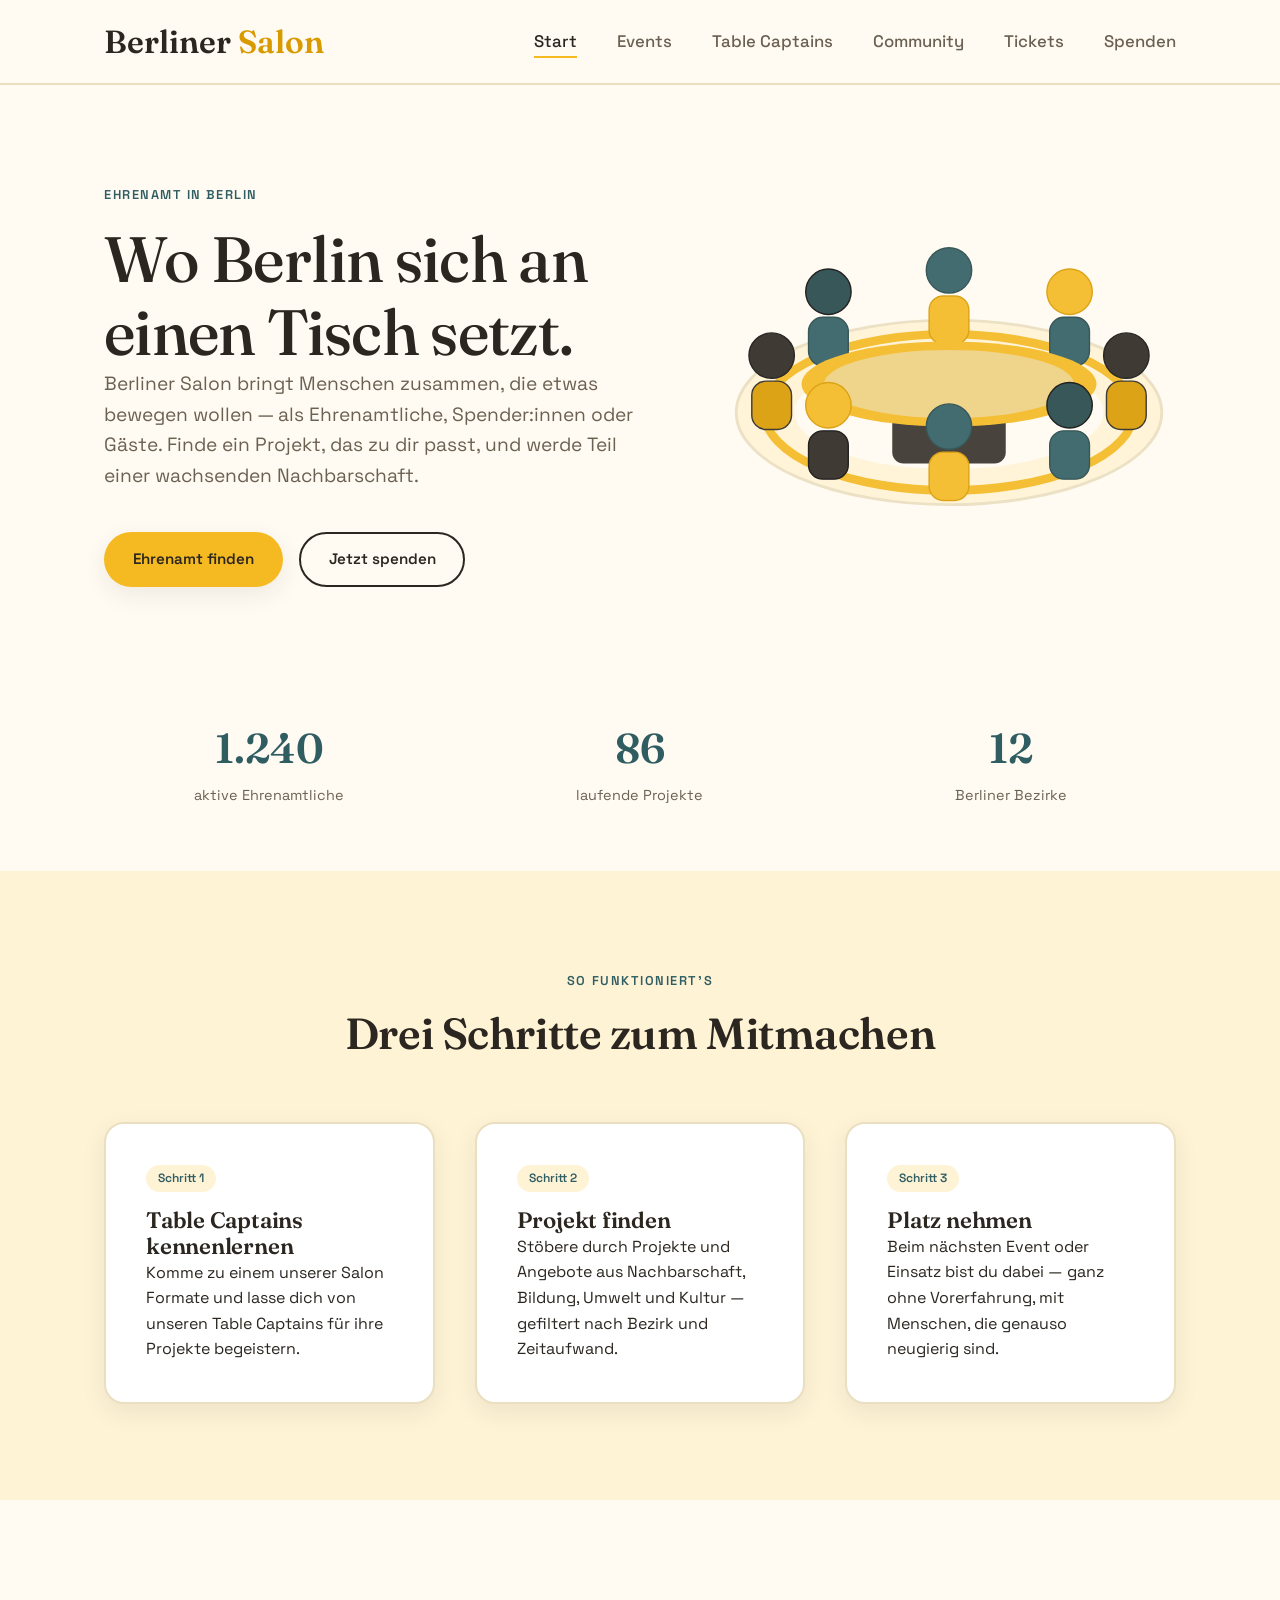
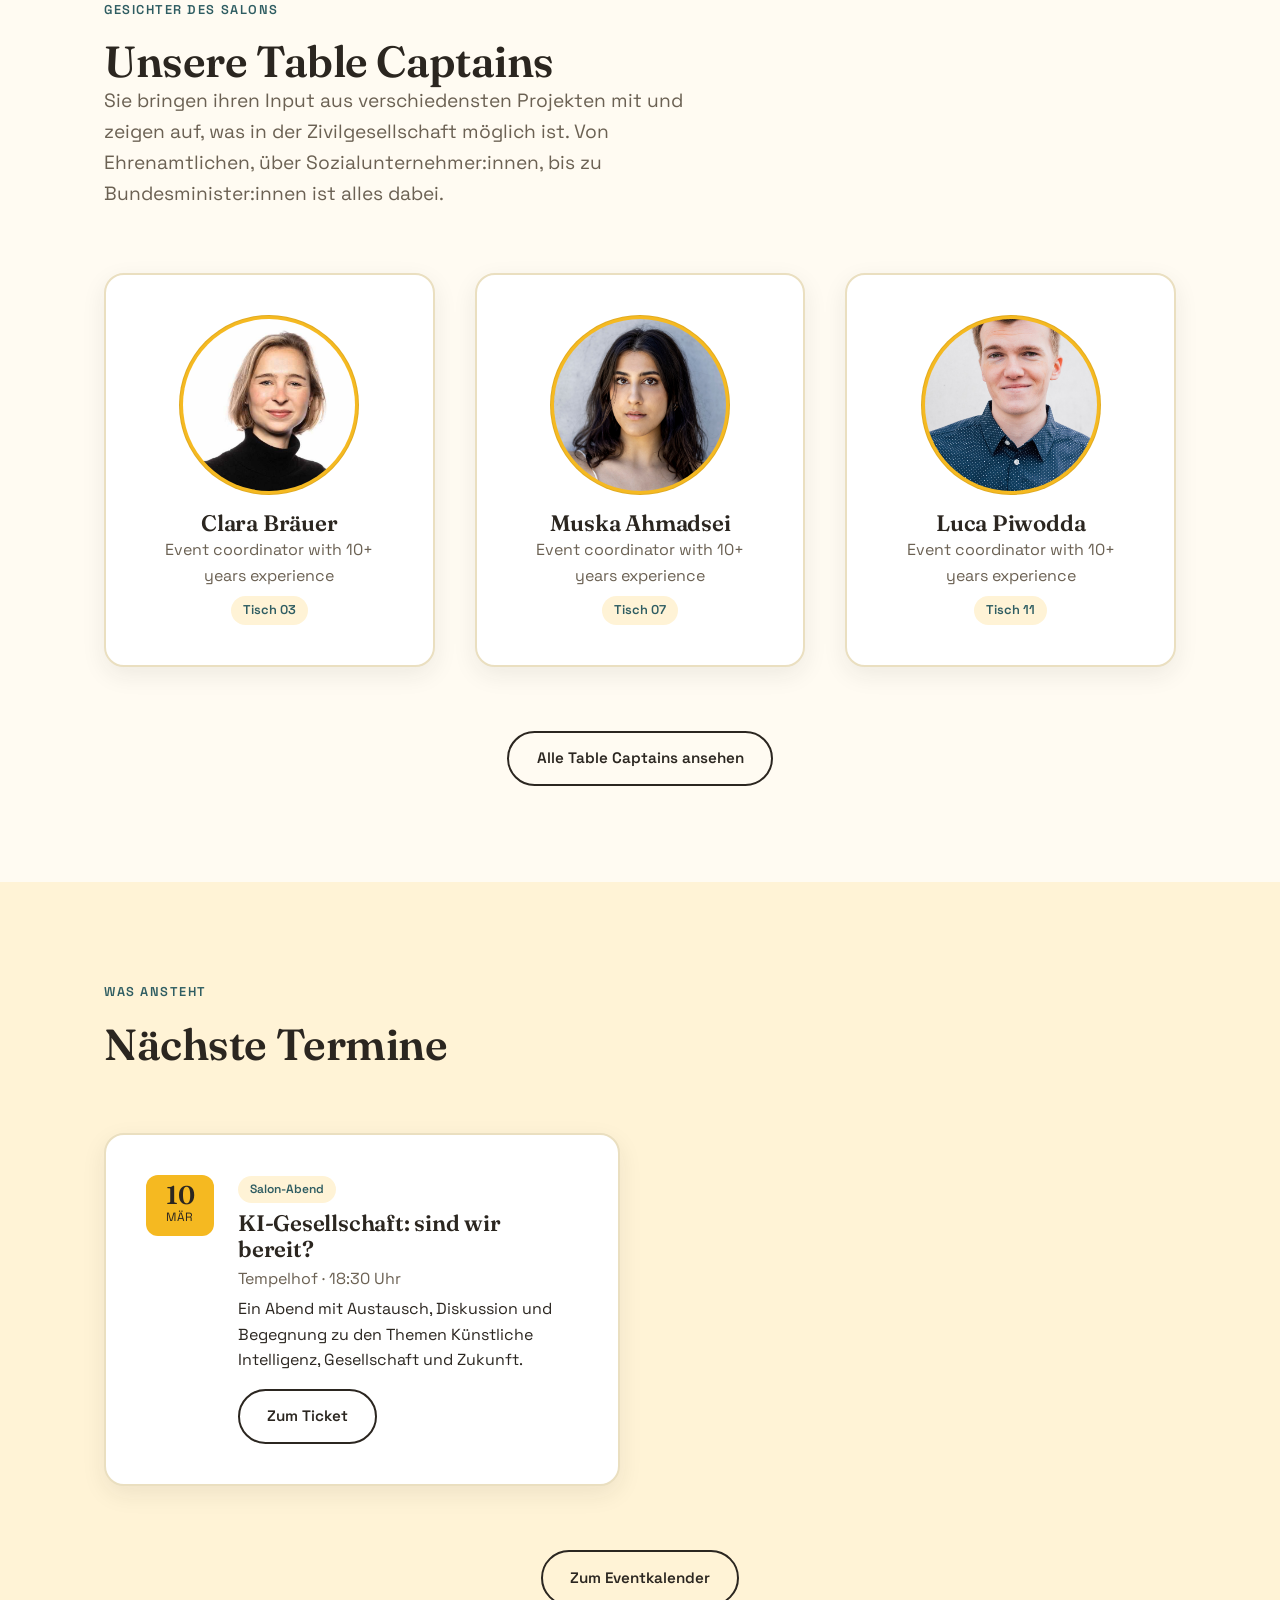
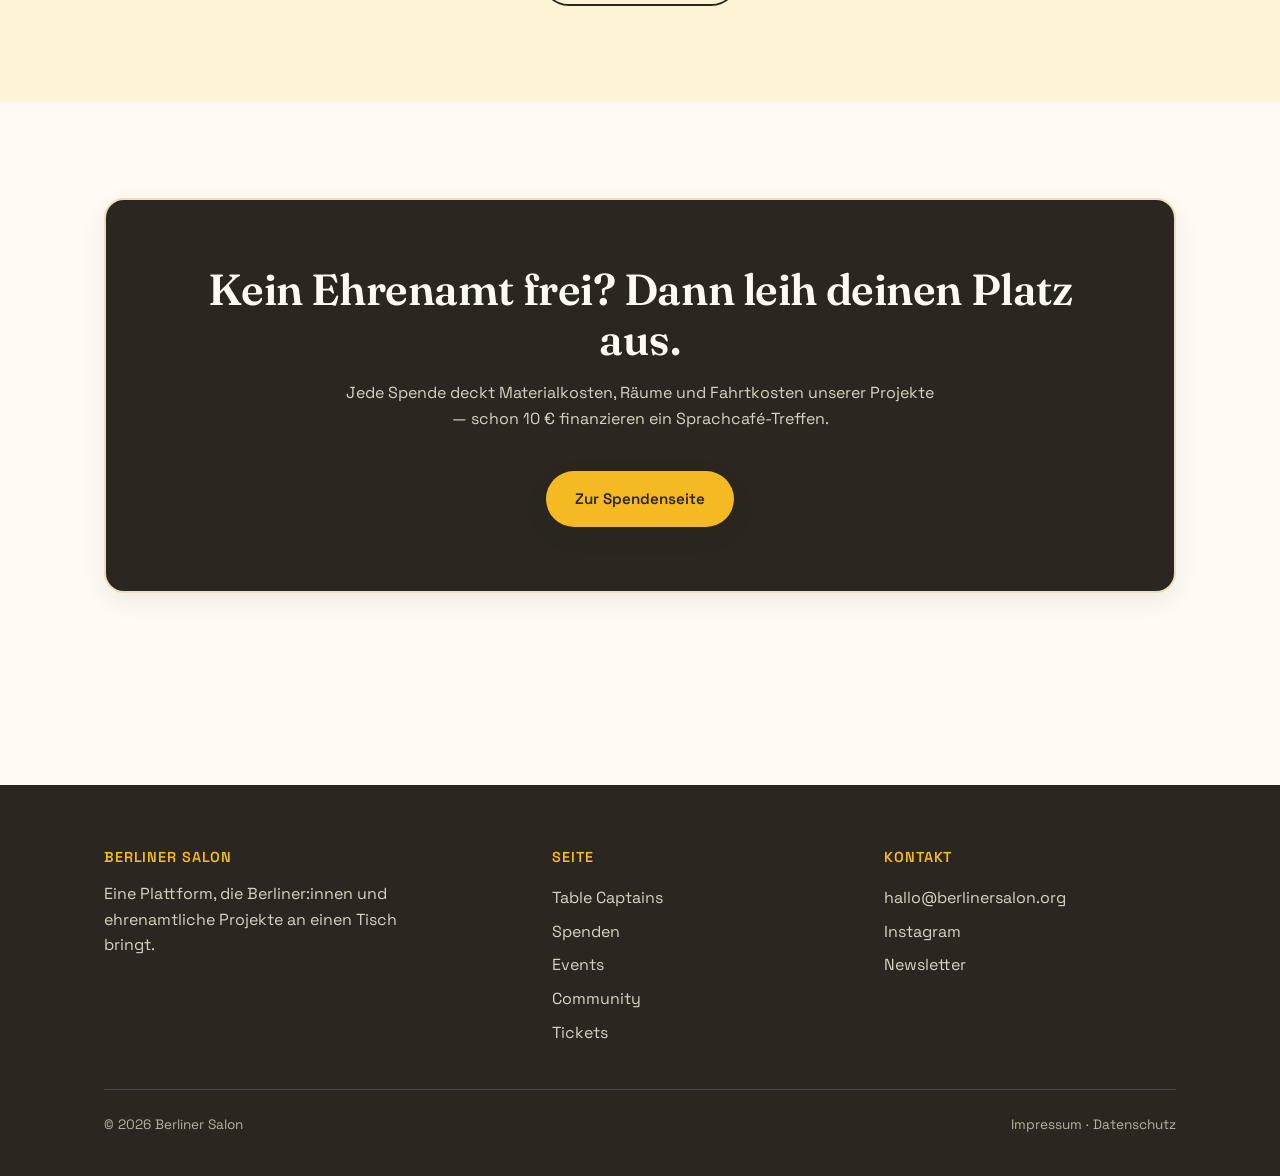
==== index.html @ df282803 "improve readability for mobile nav bar" ====
<!DOCTYPE html>
<html lang="de">
<head>
  <meta charset="UTF-8">
  <meta name="viewport" content="width=device-width, initial-scale=1.0">
  <title>Berliner Salon — Ehrenamt in Berlin</title>
  <meta name="description" content="Berliner Salon bringt Menschen und Ehrenamt in Berlin an einen Tisch: Projekte finden, spenden, Events besuchen, Community werden.">

  <!-- Google Fonts: Fraunces (Überschriften) + Space Grotesk (Fließtext) -->
  <link rel="preconnect" href="https://fonts.googleapis.com">
  <link href="https://fonts.googleapis.com/css2?family=Fraunces:opsz,wght@9..144,500;9..144,600&family=Space+Grotesk:wght@400;500;600&display=swap" rel="stylesheet">

  <!-- Das gemeinsame Stylesheet für die ganze Website -->
  <link rel="stylesheet" href="css/style.css">
</head>
<body>

  <!-- ==========================================================
       HEADER / NAVIGATION
       Dieser Block ist auf jeder Unterseite identisch — nur die
       Klasse "is-active" wandert jeweils zum aktuellen Menüpunkt.
       Neue Unterseite hinzufügen? Einfach eine <li> ergänzen,
       hier UND in den Kopien auf den anderen Seiten.
       ========================================================== -->
  <header class="site-header">
    <nav class="nav container">
      <a href="index.html" class="nav-logo">Berliner <span>Salon</span></a>

      <!-- Hamburger-Button, nur auf schmalen Bildschirmen sichtbar -->
      <button class="nav-toggle" aria-label="Menü öffnen" aria-expanded="false">
        <span></span><span></span><span></span>
      </button>

      <ul class="nav-links">
        <li><a href="index.html" class="is-active">Start</a></li>
        <li><a href="events.html">Events</a></li>
        <li><a href="tableCaptains.html">Table Captains</a></li>
        <li><a href="community.html">Community</a></li>
        <li><a href="tickets.html">Tickets</a></li>
        <li><a href="spenden.html">Spenden</a></li>
      </ul>
    </nav>
  </header>


  <!-- ==========================================================
       HERO
       Großer Aufmacher: Versprechen der Seite + zwei Haupt-Aktionen.
       ========================================================== -->
  <section class="hero container">
    <div class="hero-grid">
      <div>
        <span class="eyebrow">Ehrenamt in Berlin</span>
        <h1>Wo Berlin sich an einen Tisch setzt.</h1>
        <p class="text-lead">
          Berliner Salon bringt Menschen zusammen, die etwas bewegen wollen —
          als Ehrenamtliche, Spender:innen oder Gäste. Finde ein Projekt,
          das zu dir passt, und werde Teil einer wachsenden Nachbarschaft.
        </p>
        <div class="hero-actions">
          <a href="community.html" class="btn btn-primary">Ehrenamt finden</a>
          <a href="spenden.html" class="btn btn-outline">Jetzt spenden</a>
        </div>
      </div>

      <!-- Signatur-Element der Seite: ein Tischgedeck von oben,
           passend zum "Salon"-Gedanken — als reines, leichtes SVG. -->
      <div class="hero-motif" aria-hidden="true">
        <img src="icons/comeTogetherTable.svg" alt="" style="width: 100%; height: auto; display: block; opacity: 0.9;">
      </div>
    </div>
  </section>


  <!-- ==========================================================
       STATISTIKEN
       Kurze Zahlen, die Vertrauen schaffen ("social proof").
       ========================================================== -->
  <section class="container section" style="padding-block: var(--space-xl);">
    <div class="grid grid-3">
      <div class="stat">
        <span class="stat-number">1.240</span>
        <span class="stat-label">aktive Ehrenamtliche</span>
      </div>
      <div class="stat">
        <span class="stat-number">86</span>
        <span class="stat-label">laufende Projekte</span>
      </div>
      <div class="stat">
        <span class="stat-number">12</span>
        <span class="stat-label">Berliner Bezirke</span>
      </div>
    </div>
  </section>


  <!-- ==========================================================
       SO FUNKTIONIERT'S
       Eine echte Reihenfolge von Schritten — deshalb ist eine
       Nummerierung hier sinnvoll (anders als bei reinen Deko-Zahlen).
       ========================================================== -->
  <section class="section section-alt">
    <div class="container">
      <div class="section-head center">
        <span class="eyebrow">So funktioniert's</span>
        <h2>Drei Schritte zum Mitmachen</h2>
      </div>

      <div class="grid grid-3">
        <div class="card">
          <span class="badge">Schritt 1</span>
          <h3 style="margin-top: var(--space-sm);">Table Captains kennenlernen</h3>
          <p>Komme zu einem unserer Salon Formate und lasse dich von unseren Table Captains für ihre Projekte begeistern.</p>
        </div>
        <div class="card">
          <span class="badge">Schritt 2</span>
          <h3 style="margin-top: var(--space-sm);">Projekt finden</h3>
          <p>Stöbere durch Projekte und Angebote aus Nachbarschaft, Bildung, Umwelt und Kultur — gefiltert nach Bezirk und Zeitaufwand.</p>
        </div>
        <div class="card">
          <span class="badge">Schritt 3</span>
          <h3 style="margin-top: var(--space-sm);">Platz nehmen</h3>
          <p>Beim nächsten Event oder Einsatz bist du dabei — ganz ohne Vorerfahrung, mit Menschen, die genauso neugierig sind.</p>
        </div>
      </div>
    </div>
  </section>


  <!-- ==========================================================
       Table Captain-VORSCHAU
       Drei Beispiel-Karten, verlinkt auf die volle Übersichtsseite.
       ========================================================== -->
  <section class="container section">
    <div class="section-head">
      <span class="eyebrow">Gesichter des Salons</span>
      <h2>Unsere Table Captains</h2>
      <p class="text-lead">Sie bringen ihren Input aus verschiedensten Projekten mit und zeigen auf, was in der Zivilgesellschaft möglich ist. Von Ehrenamtlichen, über Sozialunternehmer:innen, bis zu Bundesminister:innen ist alles dabei.</p>
    </div>

    <!-- Previously hardcoded placeholder cards. They are now replaced by the live preview below. -->
    <div class="grid grid-3" id="featured-table-captains"></div>

    <div style="text-align:center; margin-top: var(--space-xl);">
      <a href="tableCaptains.html" class="btn btn-outline">Alle Table Captains ansehen</a>
    </div>
  </section>


  <!-- ==========================================================
       NÄCHSTE EVENTS (Vorschau)
       ========================================================== -->
  <section class="section section-alt">
    <div class="container">
      <div class="section-head">
        <span class="eyebrow">Was ansteht</span>
        <h2>Nächste Termine</h2>
      </div>

      <div class="grid grid-2" id="upcoming-events"></div>

      <div style="text-align:center; margin-top: var(--space-xl);">
        <a href="events.html" class="btn btn-outline">Zum Eventkalender</a>
      </div>
    </div>
  </section>


  <!-- ==========================================================
       CTA-BANNER: SPENDEN
       ========================================================== -->
  <section class="container section">
    <div class="card" style="background-color: var(--color-ink); color: var(--color-bg); text-align:center; padding: var(--space-xl);">
      <h2 style="color: var(--color-bg);">Kein Ehrenamt frei? Dann leih deinen Platz aus.</h2>
      <p style="max-width: 60ch; margin: var(--space-sm) auto var(--space-lg); color: #D8D2C4;">
        Jede Spende deckt Materialkosten, Räume und Fahrtkosten unserer
        Projekte — schon 10&nbsp;€ finanzieren ein Sprachcafé-Treffen.
      </p>
      <a href="spenden.html" class="btn btn-primary">Zur Spendenseite</a>
    </div>
  </section>


  <!-- ==========================================================
       FOOTER
       Wie der Header auf jeder Seite identisch.
       ========================================================== -->
  <footer class="site-footer">
    <div class="container">
      <div class="footer-grid">
        <div>
          <h4>Berliner Salon</h4>
          <p style="color:#D8D2C4; max-width: 32ch;">
            Eine Plattform, die Berliner:innen und ehrenamtliche
            Projekte an einen Tisch bringt.
          </p>
        </div>
        <div>
          <h4>Seite</h4>
          <a href="tableCaptains.html">Table Captains</a>
          <a href="spenden.html">Spenden</a>
          <a href="events.html">Events</a>
          <a href="community.html">Community</a>
          <a href="tickets.html">Tickets</a>
        </div>
        <div>
          <h4>Kontakt</h4>
          <a href="mailto:hallo@berlinersalon.org">hallo@berlinersalon.org</a>
          <a href="#">Instagram</a>
          <a href="#">Newsletter</a>
        </div>
      </div>
      <div class="footer-bottom">
        <span>© 2026 Berliner Salon</span>
        <span>Impressum · Datenschutz</span>
      </div>
    </div>
  </footer>

  <script src="js/tableCaptainData.js"></script>
  <script src="data/tableCaptains/clara.js"></script>
  <script src="data/tableCaptains/muska.js"></script>
  <script src="data/tableCaptains/luca.js"></script>
  <script src="js/eventData.js"></script>
  <script src="data/events/salon-china-conversations.js"></script>
  <script src="data/events/salon-gutes-leadership.js"></script>
  <script src="data/events/salon-jetzt-ist-die-zeit.js"></script>
  <script src="data/events/salon-ki-gesellschaft.js"></script>
  <script>
    function renderFeaturedTableCaptains() {
      const container = document.getElementById('featured-table-captains');
      if (!container) return;

      container.innerHTML = getFeaturedTableCaptains().map((person, index) => {
        // const tiltClass = index % 3 === 0 ? 'card--tilt-left' : index % 3 === 2 ? 'card--tilt-right' : '';
        return `
          <a class="card person-card" href="tableCaptainPortrait.html?id=${person.id}">
            <div class="person-avatar" style="background-color:#F5B921;">
              <img src="data/tableCaptains/images/${person.picture}" alt="${person.name}">
            </div>
            <h3>${person.name}</h3>
            <p style="color: var(--color-ink-soft);">${person.shortDescription}</p>
            <span class="person-table">Tisch ${person.table || 'XX'}</span>
          </a>
        `;
      }).join('');
    }

    function renderUpcomingEvents() {
      const container = document.getElementById('upcoming-events');
      if (!container) return;

      const events = getUpcomingEvents(4);
      container.innerHTML = events.map(event => {
        const date = new Date(event.date);
        const day = date.getDate().toString().padStart(2, '0');
        const month = date.toLocaleDateString('de-DE', { month: 'short' }).replace('.', '');

        return `
          <a class="card event-card" href="eventPortrait.html?id=${event.id}">
            <div class="event-date">
              <span class="day">${day}</span>
              <span class="month">${month}</span>
            </div>
            <div>
              <span class="badge">${event.category}</span>
              <h3 style="margin-top: var(--space-xs);">${event.title}</h3>
              <p style="color: var(--color-ink-soft); margin-block: 4px;">${event.location} · ${event.time}</p>
              <p>${event.description}</p>
              <span href="tickets.html" class="btn btn-outline" style="margin-top: var(--space-sm);">Zum Ticket</span>
            </div>
          </a>
        `;
      }).join('');
    }

    // <span class="btn btn-secondary" style="margin-top: var(--space-sm);">Zum Ticket</span>

    document.addEventListener('DOMContentLoaded', () => {
      renderFeaturedTableCaptains();
      renderUpcomingEvents();
    });
  </script>

  <!-- Kleines JS nur für das mobile Hamburger-Menü -->
  <script src="js/main.js"></script>
</body>
</html>
---- css/style.css ----
/* ==========================================================================
   BERLINER SALON — HAUPT-STYLESHEET
   ==========================================================================
   Diese eine Datei wird von ALLEN Unterseiten eingebunden
   (<link rel="stylesheet" href="css/style.css">).
   So musst du Farben, Schriften oder Abstände nur an EINER Stelle ändern,
   und jede Seite aktualisiert sich automatisch mit.

   Aufbau dieser Datei (mit Strg+F leicht zu finden):
   1. Design-Tokens (Farben, Schriften, Abstände als Variablen)
   2. Reset & Grundeinstellungen
   3. Typografie
   4. Layout-Hilfsklassen (Container, Grid, Abstände)
   5. Navigation (Header)
   6. Buttons
   7. Karten ("Cards") — das wiederkehrende Design-Element der Seite
   8. Hero-Bereich (großer Aufmacher oben auf jeder Seite)
   9. Formulare (z. B. für Spenden/Newsletter)
   10. Footer
   11. Kleine Bausteine (Badges, Zitate, Trenner …)
   12. Responsive / Mobile Anpassungen
   ========================================================================== */


/* --------------------------------------------------------------------------
   1. DESIGN-TOKENS
   Alle Grundfarben und -werte stehen hier als CSS-Variablen (--name).
   Vorteil: Wenn du z. B. den Gelbton ändern willst, reicht EINE Zeile hier,
   statt an 50 Stellen im Code zu suchen.
   -------------------------------------------------------------------------- */
:root {
  /* Farben — warmer, freundlicher Grundton mit Gelb als Hauptfarbe.
     "petrol" ist die zweite Akzentfarbe (für Links, Fokus, Kontraste) —
     angelehnt an Berliner Bäderkultur / Bauhaus-Farbwelten, ergänzt Gelb
     ruhiger als z. B. ein weiteres warmes Orange es täte. */
  --color-bg: #FFFBF2;          /* warmes Creme-Weiß — Seitenhintergrund */
  --color-bg-alt: #FFF3D6;      /* helles Butter-Gelb — Abschnitts-Hintergrund */
  --color-card: #FFFFFF;        /* Karten-Hintergrund, hebt sich von Creme ab */
  --color-ink: #2B2620;         /* warmes Fast-Schwarz für Fließtext */
  --color-ink-soft: #6B6153;    /* gedämpfter Text (Nebeninfos, Captions) */
  --color-yellow: #F5B921;      /* Hauptfarbe: warmes, kräftiges Gelb */
  --color-yellow-deep: #D99A00; /* dunkleres Gelb für Hover-Zustände */
  --color-petrol: #2F5D62;      /* Zweitfarbe: gedecktes Petrol/Blaugrün */
  --color-petrol-deep: #234649; /* dunkleres Petrol für Hover-Zustände */
  --color-line: #EADFC0;        /* zarte Rahmen-/Trennlinien */

  /* Schriften — zwei bewusst unterschiedliche Schriftfamilien:
     Fraunces = Display-Schrift (Serife mit Charakter) für Überschriften,
     Space Grotesk = klare, geometrische Grotesk für Fließtext & UI.
     Beide werden unten in jeder HTML-Datei per Google Fonts geladen. */
  --font-display: 'Fraunces', Georgia, serif;
  --font-body: 'Space Grotesk', 'Helvetica Neue', Arial, sans-serif;

  /* Abstände — einheitliche Skala, damit alles im gleichen Rhythmus steht */
  --space-xs: 0.5rem;
  --space-sm: 1rem;
  --space-md: 1.5rem;
  --space-lg: 2.5rem;
  --space-xl: 4rem;
  --space-2xl: 6rem;

  /* Rundungen — "leicht abgerundet, dynamisch" ist der Wunsch-Look.
     Karten bekommen großzügige, aber nicht komplett runde Ecken. */
  --radius-sm: 12px;
  --radius-md: 20px;
  --radius-lg: 28px;
  --radius-pill: 999px; /* für Buttons/Badges → komplett rund an den Enden */

  /* Schatten — dezent, damit Karten leicht "schweben" statt hart zu wirken */
  --shadow-soft: 0 8px 24px rgba(43, 38, 32, 0.08);
  --shadow-hover: 0 14px 32px rgba(43, 38, 32, 0.14);

  /* Breite, auf die der Seiteninhalt zentriert wird */
  --container-width: 1120px;
}


/* --------------------------------------------------------------------------
   2. RESET & GRUNDEINSTELLUNGEN
   Browser haben unterschiedliche Standard-Abstände etc. — das hier
   sorgt für eine einheitliche Basis auf jeder Seite.
   -------------------------------------------------------------------------- */
*,
*::before,
*::after {
  box-sizing: border-box; /* Padding/Rahmen werden in die Breite eingerechnet */
  margin: 0;
  padding: 0;
}

html {
  scroll-behavior: smooth; /* sanftes Scrollen zu Sprungmarken (#anker) */
}

body {
  font-family: var(--font-body);
  background-color: var(--color-bg);
  color: var(--color-ink);
  line-height: 1.6;
  -webkit-font-smoothing: antialiased;
}

img {
  max-width: 100%;
  display: block;
}

a {
  color: inherit;
  text-decoration: none;
}

ul {
  list-style: none;
}

button {
  font-family: inherit;
  cursor: pointer;
}

/* Sichtbarer Fokus-Rahmen für Tastatur-Navigation — wichtig für
   Barrierefreiheit. Ohne das wäre für Tastatur-Nutzer:innen nicht
   erkennbar, welches Element gerade ausgewählt ist. */
a:focus-visible,
button:focus-visible,
input:focus-visible,
textarea:focus-visible {
  outline: 3px solid var(--color-petrol);
  outline-offset: 3px;
}

/* Respektiert die Systemeinstellung "Bewegung reduzieren" */
@media (prefers-reduced-motion: reduce) {
  * {
    animation-duration: 0.01ms !important;
    animation-iteration-count: 1 !important;
    transition-duration: 0.01ms !important;
    scroll-behavior: auto !important;
  }
}


/* --------------------------------------------------------------------------
   3. TYPOGRAFIE
   -------------------------------------------------------------------------- */
h1, h2, h3, h4 {
  font-family: var(--font-display);
  font-weight: 600;
  line-height: 1.15;
  letter-spacing: -0.01em;
}

h1 {
  font-size: clamp(2.6rem, 5vw, 4.2rem); /* passt sich der Bildschirmgröße an */
  font-weight: 500;
}

h2 {
  font-size: clamp(2rem, 3.4vw, 2.8rem);
}

h3 {
  font-size: 1.4rem;
}

p {
  color: var(--color-ink);
}

.text-lead {
  /* größerer, ruhiger Einleitungstext unter einer Überschrift */
  font-size: 1.2rem;
  color: var(--color-ink-soft);
  max-width: 60ch; /* Zeilenlänge begrenzen = leichter lesbar */
}

.eyebrow {
  /* kleines Label über einer Überschrift, z. B. "SPENDEN" */
  display: inline-block;
  font-family: var(--font-body);
  font-size: 0.8rem;
  font-weight: 600;
  letter-spacing: 0.12em;
  text-transform: uppercase;
  color: var(--color-petrol);
  margin-bottom: var(--space-sm);
}


/* --------------------------------------------------------------------------
   4. LAYOUT-HILFSKLASSEN
   -------------------------------------------------------------------------- */
.container {
  /* zentriert den Inhalt und begrenzt die Breite auf großen Bildschirmen */
  width: 100%;
  max-width: var(--container-width);
  margin-inline: auto;
  padding-inline: var(--space-md);
}

.section {
  padding-block: var(--space-2xl);
}

.section-alt {
  /* Abschnitt mit leicht abweichendem Hintergrund, um Bereiche
     der Seite optisch voneinander zu trennen */
  background-color: var(--color-bg-alt);
}

.section-head {
  max-width: 640px;
  margin-bottom: var(--space-xl);
}

.section-head.center {
  margin-inline: auto;
  text-align: center;
}

/* Einfaches, responsives Karten-Raster.
   auto-fit + minmax = die Spaltenzahl passt sich automatisch der
   verfügbaren Breite an, ganz ohne Media Queries. */
.grid {
  display: grid;
  gap: var(--space-lg);
  grid-template-columns: repeat(auto-fit, minmax(280px, 1fr));
}

.grid-2 {
  grid-template-columns: repeat(2, minmax(0, 1fr));
}

.grid-3 {
  grid-template-columns: repeat(3, 1fr);
}

@media (max-width: 900px) {
  .grid-2,
  .grid-3 {
    grid-template-columns: repeat(auto-fit, minmax(240px, 1fr));
  }
}

@media (max-width: 720px) {
  .grid-2 {
    grid-template-columns: 1fr;
  }
}


/* --------------------------------------------------------------------------
   5. NAVIGATION (HEADER)
   Erscheint oben auf jeder Seite. Der aktuelle Menüpunkt bekommt die
   Klasse "is-active" (siehe HTML), damit Besucher:innen sehen, wo sie sind.
   -------------------------------------------------------------------------- */
.site-header {
  position: sticky;
  top: 0;
  z-index: 100;
  background-color: rgba(255, 251, 242, 0.9); /*var(--color-line); */
  backdrop-filter: blur(8px); /* leichter Weichzeichner-Effekt beim Scrollen */
  border-bottom: 2px solid var(--color-line);
}

.nav {
  display: flex;
  align-items: center;
  justify-content: space-between;
  padding-block: var(--space-sm);
}

.nav-logo {
  font-family: var(--font-display);
  font-size: 2rem;
  font-weight: 600;
}

.nav-logo span {
  color: var(--color-yellow-deep);
}

.nav-links {
  display: flex;
  align-items: center;
  gap: var(--space-lg);
}

.nav-links a {
  font-size: 1.05rem;
  font-weight: 500;
  color: var(--color-ink-soft);
  padding-block: 4px;
  border-bottom: 2px solid transparent;
  transition: color 0.2s ease, border-color 0.2s ease;
}

.nav-links a:hover {
  color: var(--color-ink);
}

.nav-links a.is-active {
  color: var(--color-ink);
  border-bottom-color: var(--color-yellow);
}

/* Mobiles Hamburger-Menü — standardmäßig versteckt, erscheint erst
   auf schmalen Bildschirmen (siehe Punkt 12, Responsive) */
.nav-toggle {
  display: none;
  background: none;
  border: none;
  flex-direction: column;
  gap: 5px;
}

.nav-toggle span {
  width: 24px;
  height: 2px;
  background-color: var(--color-ink);
}


/* --------------------------------------------------------------------------
   6. BUTTONS
   Zwei Varianten: "primary" (kräftiges Gelb, für Haupt-Aktionen wie
   "Jetzt spenden") und "ghost" (dezent, für Zweit-Aktionen).
   Komplett rund ("pill"), wie im Design-Wunsch gefordert.
   -------------------------------------------------------------------------- */
.btn {
  display: inline-flex;
  align-items: center;
  gap: 0.5rem;
  padding: 0.85rem 1.7rem;
  border-radius: var(--radius-pill);
  font-weight: 600;
  font-size: 0.95rem;
  border: 2px solid transparent;
  transition: transform 0.15s ease, box-shadow 0.15s ease, background-color 0.15s ease;
}

.btn:hover {
  transform: translateY(-2px); /* kleiner "Anheben"-Effekt beim Hover */
}

.btn-primary {
  background-color: var(--color-yellow);
  color: var(--color-ink);
  box-shadow: var(--shadow-soft);
}

.btn-primary:hover {
  background-color: var(--color-yellow-deep);
  box-shadow: var(--shadow-hover);
}

.btn-secondary {
  gap: 0.5rem;
  padding: 0.85rem 1.7rem;
  border-radius: var(--radius-pill);
  font-weight: 600;
  font-size: 0.95rem;
  background-color: var(--color-petrol);
  color: var(--color-ink-);
  box-shadow: var(--shadow-soft);
}

.btn-secondary:hover {
  gap: 0.5rem;
  padding: 0.85rem 1.7rem;
  border-radius: var(--radius-pill);
  font-weight: 600;
  font-size: 0.95rem;
  background-color: var(--color-petrol-deep);
}

.btn-outline {
  background-color: transparent;
  border-color: var(--color-ink);
  color: var(--color-ink);
}

.btn-outline:hover {
  background-color: var(--color-ink);
  color: var(--color-bg);
}

.btn-petrol {
  background-color: var(--color-petrol);
  color: #fff;
  box-shadow: var(--shadow-soft);
}

.btn-petrol:hover {
  background-color: var(--color-petrol-deep);
  box-shadow: var(--shadow-hover);
}


/* --------------------------------------------------------------------------
   7. KARTEN ("CARDS")
   Das zentrale, wiederkehrende Gestaltungselement der Seite.
   Jede Karte ist leicht abgerundet und wirft einen weichen Schatten.
   Ein Teil der Karten ist minimal gedreht (rotate), damit die Reihe
   nicht wie ein starres Raster wirkt, sondern wie lose um einen Tisch
   verteilte Plätze — passend zum Namen "Salon" / "Table Captains".
   -------------------------------------------------------------------------- */
.card {
  background-color: var(--color-card);
  border-radius: var(--radius-md);
  padding: var(--space-lg);
  box-shadow: var(--shadow-soft);
  border: 2px solid var(--color-line);
  transition: transform 0.25s ease, box-shadow 0.25s ease;
}

.card:hover {
  transform: translateY(-6px) scale(1.02);
  box-shadow: var(--shadow-hover);
  z-index: 2;
}

/* Karten bekommen beim Hover mehr Fokus statt einer Rotation. */
/* @media (min-width: 700px) {
  .card--tilt-left,
  .card--tilt-right {
    transform: translateY(0) scale(1);
  }

  .card--tilt-left:hover,
  .card--tilt-right:hover {
    transform: translateY(-6px) scale(1.02);
    box-shadow: var(--shadow-hover);
    z-index: 2;
  }
} */

/* Portrait-Karte für "Table Captains" (Table Captains) */
.person-card {
  text-align: center;
}

.person-avatar {
  width: 180px;
  height: 180px;
  margin: 0 auto var(--space-sm);
  border-radius: 50%;
  padding: 3px;
  box-sizing: border-box;
  display: flex;
  align-items: center;
  justify-content: center;
  overflow: hidden;
  border: 1px solid rgba(0, 0, 0, 0.08);
  font-family: var(--font-display);
  font-size: 1.6rem;
  font-weight: 600;
  color: var(--color-ink);
}

.person-avatar img {
  width: 100%;
  height: 100%;
  object-fit: cover;
  object-position: center;
  border-radius: 50%;
  display: block;
}

.candidate-layout {
  display: grid;
  grid-template-columns: minmax(280px, 360px) 1fr;
  gap: var(--space-xl);
  align-items: start;
}

.candidate-sidebar {
  background-color: var(--color-card);
  border: 2px solid var(--color-line);
  border-radius: var(--radius-lg);
  padding: var(--space-lg);
  box-shadow: var(--shadow-soft);
}

.candidate-photo {
  width: 100%;
  aspect-ratio: 1 / 1;
  object-fit: cover;
  border-radius: 50%;
  margin-bottom: var(--space-md);
  border: 4px solid var(--color-yellow);
}

.candidate-meta {
  display: grid;
  gap: var(--space-sm);
}

.candidate-meta .meta-item {
  padding-bottom: var(--space-sm);
  border-bottom: 1px solid var(--color-line);
}

.candidate-meta .meta-label {
  display: block;
  font-size: 0.8rem;
  font-weight: 700;
  letter-spacing: 0.08em;
  text-transform: uppercase;
  color: var(--color-petrol);
  margin-bottom: 0.25rem;
}

.candidate-content {
  background-color: var(--color-card);
  border: 2px solid var(--color-line);
  border-radius: var(--radius-lg);
  padding: var(--space-xl);
  box-shadow: var(--shadow-soft);
}

.candidate-content .full-text {
  font-size: 1.05rem;
  color: var(--color-ink-soft);
  max-width: 70ch;
}

.candidate-links {
  display: flex;
  flex-wrap: wrap;
  gap: var(--space-sm);
  margin-top: var(--space-md);
}

.candidate-links a {
  display: inline-flex;
  align-items: center;
  gap: 0.35rem;
  padding: 0.7rem 1rem;
  border-radius: var(--radius-pill);
  background-color: var(--color-bg-alt);
  color: var(--color-petrol);
  font-weight: 600;
}

/* Icon sizing: constrain SVGs to 1.5em of the surrounding text height
   Use inline-flex containers so percentage-like sizing works reliably across elements. */
.icon {
  display: inline-block;
  height: 1.5em; /* 1.5em of the current font-size */
  width: auto;
  vertical-align: middle;
}

/* Ensure tags with icons align nicely and the icon doesn't force line-height.
   Tag links and portrait links size to their text content dynamically. */
.tags .tag {
  display: inline-flex;
  align-items: center;
  gap: 0.4rem;
}

.candidate-links a {
  /* allow link width to match its text content and keep icon aligned */
  padding: 0.45rem 0.75rem;
  flex: 0 0 auto;
}

@media (max-width: 800px) {
  .candidate-layout {
    grid-template-columns: 1fr;
  }
}

.person-table {
  /* zeigt die Tischnummer — trägt eine echte Information (welcher
     Tisch beim Event), deshalb sinnvoll als kleines Label */
  display: inline-block;
  margin-top: var(--space-xs);
  font-size: 0.8rem;
  font-weight: 600;
  color: var(--color-petrol);
  background-color: var(--color-bg-alt);
  padding: 4px 12px;
  border-radius: var(--radius-pill);
}

/* Event-Karte für den Eventkalender */
.event-card {
  display: flex;
  gap: var(--space-md);
  align-items: flex-start;
}

.detail-list {
  display: grid;
  gap: var(--space-md);
}

.detail-card {
  background-color: var(--color-bg-alt);
  border: 1px solid var(--color-line);
  border-radius: var(--radius-md);
  padding: var(--space-md);
}

.detail-card h3 {
  margin-bottom: 0.35rem;
  font-size: 1.1rem;
}

.event-date {
  flex-shrink: 0;
  width: 68px;
  text-align: center;
  background-color: var(--color-yellow);
  border-radius: var(--radius-sm);
  padding: var(--space-xs) 0;
}

.event-date .day {
  display: block;
  font-family: var(--font-display);
  font-size: 1.6rem;
  font-weight: 600;
  line-height: 1;
}

.event-date .month {
  display: block;
  font-size: 0.75rem;
  text-transform: uppercase;
  letter-spacing: 0.05em;
}

/* Spenden-Karte (z. B. "10 €", "25 €" Auswahl-Buttons) */
.donation-amounts {
  display: flex;
  flex-wrap: wrap;
  gap: var(--space-sm);
  margin-block: var(--space-md);
}

.donation-amount {
  padding: 0.9rem 1.4rem;
  border-radius: var(--radius-sm);
  border: 2px solid var(--color-line);
  font-weight: 600;
  background-color: var(--color-card);
  transition: border-color 0.2s ease, background-color 0.2s ease;
}

.donation-amount:hover,
.donation-amount.is-selected {
  border-color: var(--color-yellow);
  background-color: var(--color-bg-alt);
}


/* --------------------------------------------------------------------------
   8. HERO-BEREICH
   Der große Aufmacher-Block ganz oben auf jeder Seite.
   -------------------------------------------------------------------------- */
.hero {
  padding-block: var(--space-2xl) var(--space-xl);
  position: relative;
  overflow: hidden;
}

.hero-grid {
  display: grid;
  grid-template-columns: 1.1fr 0.9fr;
  gap: var(--space-xl);
  align-items: center;
}

@media (max-width: 800px) {
  .hero-grid {
    grid-template-columns: 1fr;
  }
}

.hero-actions {
  display: flex;
  flex-wrap: wrap;
  gap: var(--space-sm);
  margin-top: var(--space-lg);
}

/* Das "Tischdeko"-Signature-Element: konzentrische Kreise, angelehnt an
   ein von oben fotografiertes Tischgedeck — passend zum Salon-Thema.
   Wird als reines SVG direkt im HTML eingebettet (siehe Seiten). */
.hero-motif {
  display: flex;
  align-items: center;
  justify-content: center;
}

.hero-motif svg {
  width: 100%;
  max-width: 380px;
  height: auto;
}


/* --------------------------------------------------------------------------
   9. FORMULARE
   Für z. B. das Spenden-Formular oder die Newsletter-Anmeldung.
   -------------------------------------------------------------------------- */
.form {
  display: flex;
  flex-direction: column;
  gap: var(--space-sm);
  max-width: 460px;
}

.form label {
  font-size: 0.9rem;
  font-weight: 600;
}

.form input,
.form select,
.form textarea {
  font-family: inherit;
  font-size: 1rem;
  padding: 0.8rem 1rem;
  border-radius: var(--radius-sm);
  border: 2px solid var(--color-line);
  background-color: var(--color-card);
}

.form input:focus,
.form select:focus,
.form textarea:focus {
  border-color: var(--color-petrol);
  outline: none;
}

.form-row {
  display: flex;
  gap: var(--space-sm);
}

.form-row > * {
  flex: 1;
}


/* --------------------------------------------------------------------------
   10. FOOTER
   -------------------------------------------------------------------------- */
.site-footer {
  background-color: var(--color-ink);
  color: var(--color-bg);
  padding-block: var(--space-xl) var(--space-lg);
  margin-top: var(--space-2xl);
}

.footer-grid {
  display: grid;
  grid-template-columns: 1.4fr 1fr 1fr;
  gap: var(--space-lg);
  margin-bottom: var(--space-lg);
}

@media (max-width: 700px) {
  .footer-grid {
    grid-template-columns: 1fr;
  }
}

.footer-grid h4 {
  font-family: var(--font-body);
  font-size: 0.9rem;
  color: var(--color-yellow);
  margin-bottom: var(--space-sm);
  text-transform: uppercase;
  letter-spacing: 0.06em;
}

.footer-grid a {
  display: block;
  color: #D8D2C4;
  padding-block: 4px;
  transition: color 0.2s ease;
}

.footer-grid a:hover {
  color: var(--color-yellow);
}

.footer-bottom {
  border-top: 1px solid rgba(255, 255, 255, 0.15);
  padding-top: var(--space-md);
  font-size: 0.85rem;
  color: #B8B0A0;
  display: flex;
  justify-content: space-between;
  flex-wrap: wrap;
  gap: var(--space-sm);
}


/* --------------------------------------------------------------------------
   11. KLEINE BAUSTEINE
   -------------------------------------------------------------------------- */

/* Badge = kleines rundes Etikett, z. B. Kategorie eines Events */
.badge {
  display: inline-block;
  font-size: 0.75rem;
  font-weight: 600;
  padding: 4px 12px;
  border-radius: var(--radius-pill);
  background-color: var(--color-bg-alt);
  color: var(--color-petrol);
}

/* Zitat, z. B. Erfahrungsbericht auf der Community-Seite */
.quote {
  font-family: var(--font-display);
  font-size: 1.3rem;
  font-style: italic;
  border-left: 4px solid var(--color-yellow);
  padding-left: var(--space-md);
  margin-block: var(--space-md);
}

/* Statistik-Block, z. B. "1.240 Ehrenamtliche" auf der Startseite */
.stat {
  text-align: center;
}

.stat .stat-number {
  display: block;
  font-family: var(--font-display);
  font-size: 2.6rem;
  font-weight: 600;
  color: var(--color-petrol);
}

.stat .stat-label {
  font-size: 0.9rem;
  color: var(--color-ink-soft);
}

/* Fortschrittsbalken für Spendenziele */
.progress-bar {
  width: 100%;
  height: 10px;
  background-color: var(--color-bg-alt);
  border-radius: var(--radius-pill);
  overflow: hidden;
  margin-block: var(--space-xs);
}

.progress-bar-fill {
  height: 100%;
  background-color: var(--color-yellow);
  border-radius: var(--radius-pill);
}


/* --------------------------------------------------------------------------
   12. RESPONSIVE / MOBILE ANPASSUNGEN
   Alles unterhalb von 760px Breite (typisches Smartphone-Format).
   -------------------------------------------------------------------------- */
@media (max-width: 760px) {
  .nav-links {
    position: absolute;
    top: 100%;
    left: 0;
    right: 0;
    background-color: var(--color-bg);
    flex-direction: column;
    align-items: flex-start;
    gap: 0;
    padding: var(--space-sm) var(--space-md) 0;
    border-top: 2px solid var(--color-line);
    border-bottom: 2px solid var(--color-line);
    display: none; /* wird per JavaScript ein-/ausgeblendet, siehe main.js */
  }

  .nav-links.is-open {
    display: flex;
  }

  .nav-links a {
    display: block;
    width: 100%;
    font-size: 1.4rem;
    padding: 0.8rem 0 0.35rem;
    color: var(--color-ink-soft);
    transition: color 0.2s ease;
  }

  .nav-links li {
    width: 100%;
    border-bottom: 2px solid var(--color-line);
  }

  .nav-links li:last-child {
    border-bottom: none;
  }

  .nav-links a.is-active {
    color: var(--color-ink);
    font-weight: 700;
    border-bottom: 2px solid var(--color-yellow);
    /* padding-bottom: 0.25rem; */
  }

  .nav-toggle {
    display: flex; /* Hamburger-Icon nur mobil sichtbar */
  }

  .event-card {
    flex-direction: column;
  }
}
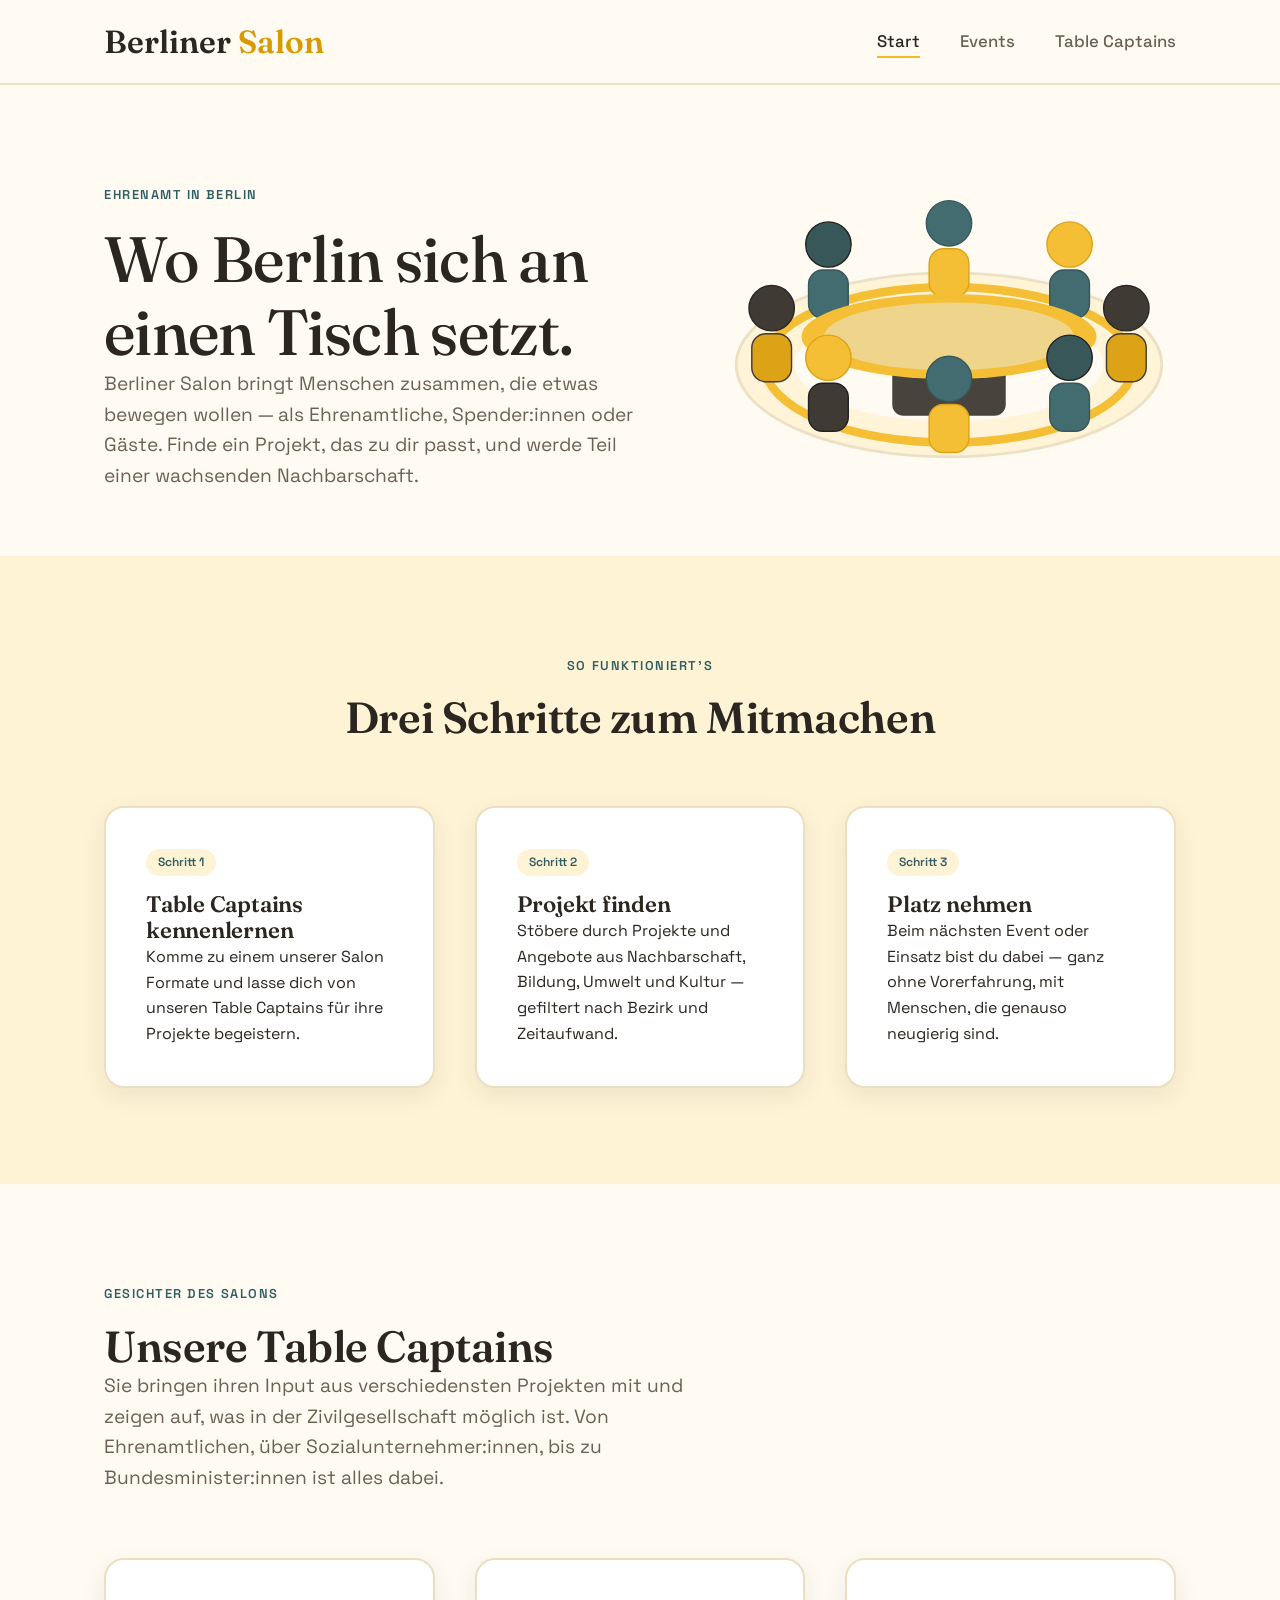
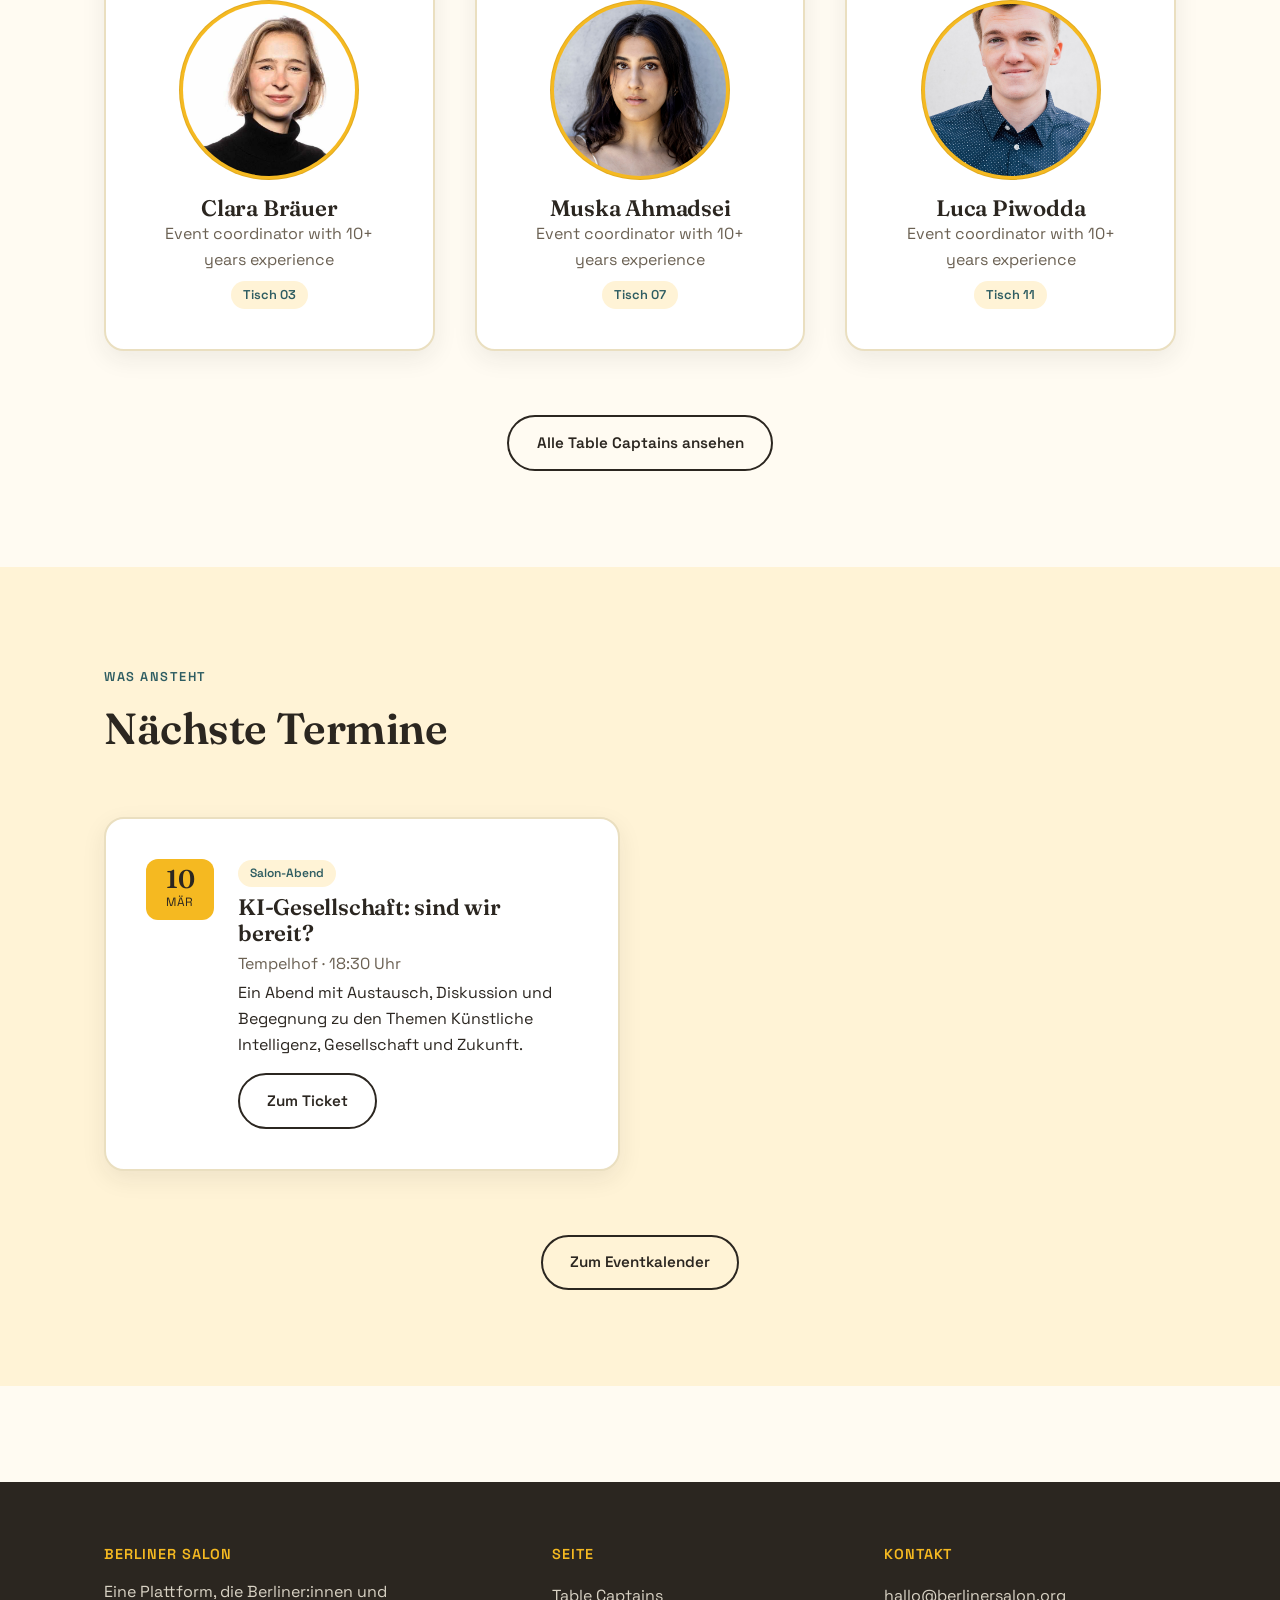
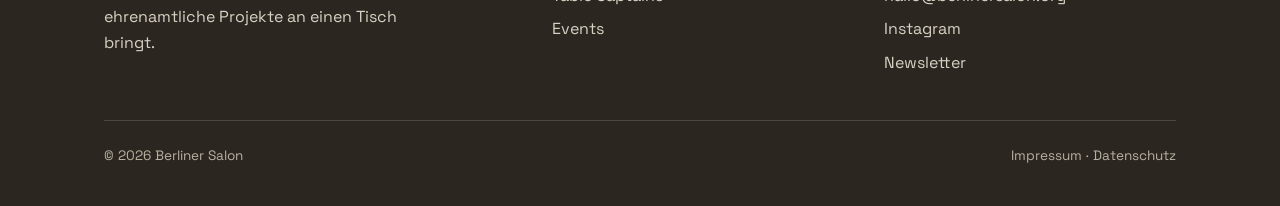
==== commit f5710abe: "making a stripped down version for first release with minimal features" ====
--- a/index.html
+++ b/index.html
@@ -3,6 +3,7 @@
 <head>
   <meta charset="UTF-8">
   <meta name="viewport" content="width=device-width, initial-scale=1.0">
+  <base href="./">
   <title>Berliner Salon — Ehrenamt in Berlin</title>
   <meta name="description" content="Berliner Salon bringt Menschen und Ehrenamt in Berlin an einen Tisch: Projekte finden, spenden, Events besuchen, Community werden.">
 
@@ -35,9 +36,6 @@
         <li><a href="index.html" class="is-active">Start</a></li>
         <li><a href="events.html">Events</a></li>
         <li><a href="tableCaptains.html">Table Captains</a></li>
-        <li><a href="community.html">Community</a></li>
-        <li><a href="tickets.html">Tickets</a></li>
-        <li><a href="spenden.html">Spenden</a></li>
       </ul>
     </nav>
   </header>
@@ -57,10 +55,6 @@
           als Ehrenamtliche, Spender:innen oder Gäste. Finde ein Projekt,
           das zu dir passt, und werde Teil einer wachsenden Nachbarschaft.
         </p>
-        <div class="hero-actions">
-          <a href="community.html" class="btn btn-primary">Ehrenamt finden</a>
-          <a href="spenden.html" class="btn btn-outline">Jetzt spenden</a>
-        </div>
       </div>
 
       <!-- Signatur-Element der Seite: ein Tischgedeck von oben,
@@ -71,27 +65,6 @@
     </div>
   </section>
 
-
-  <!-- ==========================================================
-       STATISTIKEN
-       Kurze Zahlen, die Vertrauen schaffen ("social proof").
-       ========================================================== -->
-  <section class="container section" style="padding-block: var(--space-xl);">
-    <div class="grid grid-3">
-      <div class="stat">
-        <span class="stat-number">1.240</span>
-        <span class="stat-label">aktive Ehrenamtliche</span>
-      </div>
-      <div class="stat">
-        <span class="stat-number">86</span>
-        <span class="stat-label">laufende Projekte</span>
-      </div>
-      <div class="stat">
-        <span class="stat-number">12</span>
-        <span class="stat-label">Berliner Bezirke</span>
-      </div>
-    </div>
-  </section>
 
 
   <!-- ==========================================================
@@ -165,20 +138,6 @@
     </div>
   </section>
 
-
-  <!-- ==========================================================
-       CTA-BANNER: SPENDEN
-       ========================================================== -->
-  <section class="container section">
-    <div class="card" style="background-color: var(--color-ink); color: var(--color-bg); text-align:center; padding: var(--space-xl);">
-      <h2 style="color: var(--color-bg);">Kein Ehrenamt frei? Dann leih deinen Platz aus.</h2>
-      <p style="max-width: 60ch; margin: var(--space-sm) auto var(--space-lg); color: #D8D2C4;">
-        Jede Spende deckt Materialkosten, Räume und Fahrtkosten unserer
-        Projekte — schon 10&nbsp;€ finanzieren ein Sprachcafé-Treffen.
-      </p>
-      <a href="spenden.html" class="btn btn-primary">Zur Spendenseite</a>
-    </div>
-  </section>
 
 
   <!-- ==========================================================
@@ -198,10 +157,7 @@
         <div>
           <h4>Seite</h4>
           <a href="tableCaptains.html">Table Captains</a>
-          <a href="spenden.html">Spenden</a>
           <a href="events.html">Events</a>
-          <a href="community.html">Community</a>
-          <a href="tickets.html">Tickets</a>
         </div>
         <div>
           <h4>Kontakt</h4>
--- a/css/style.css
+++ b/css/style.css
@@ -468,11 +468,35 @@
   display: block;
 }
 
+.event-portrait {
+  margin-bottom: var(--space-md);
+  border-radius: 18px;
+  overflow: hidden;
+  border: 2px solid var(--color-line);
+  box-shadow: var(--shadow-soft);
+  background-color: var(--color-bg-alt);
+  aspect-ratio: 1 / 1;
+}
+
+.event-portrait img {
+  display: block;
+  width: 100%;
+  height: 100%;
+  object-fit: cover;
+  object-position: center;
+}
+
 .candidate-layout {
   display: grid;
   grid-template-columns: minmax(280px, 360px) 1fr;
-  gap: var(--space-xl);
+  gap: var(--space-lg);
   align-items: start;
+}
+
+.candidate-left-stack {
+  display: flex;
+  flex-direction: column;
+  gap: var(--space-lg);
 }
 
 .candidate-sidebar {
@@ -608,6 +632,50 @@
 .detail-card h3 {
   margin-bottom: 0.35rem;
   font-size: 1.1rem;
+}
+
+.sponsor-section {
+  margin-top: var(--space-lg);
+  width: 100%;
+  background-color: var(--color-card);
+  border: 2px solid var(--color-line);
+  border-radius: var(--radius-lg);
+  padding: var(--space-lg);
+  box-shadow: var(--shadow-soft);
+}
+
+.sponsor-grid {
+  display: grid;
+  grid-template-columns: repeat(auto-fit, minmax(140px, 1fr));
+  gap: var(--space-md);
+  margin-top: var(--space-sm);
+}
+
+.sponsor-card {
+  display: flex;
+  align-items: center;
+  justify-content: center;
+  min-height: 88px;
+  padding: var(--space-sm);
+  border: 1px solid var(--color-line);
+  border-radius: var(--radius-md);
+  background: var(--color-bg);
+  box-shadow: var(--shadow-soft);
+  transition: transform 180ms ease, box-shadow 180ms ease;
+}
+
+.sponsor-card:hover {
+  transform: translateY(-2px);
+  box-shadow: var(--shadow-hover);
+}
+
+.sponsor-card img {
+  display: block;
+  max-width: 100%;
+  max-height: 56px;
+  width: auto;
+  height: auto;
+  object-fit: contain;
 }
 
 .event-date {
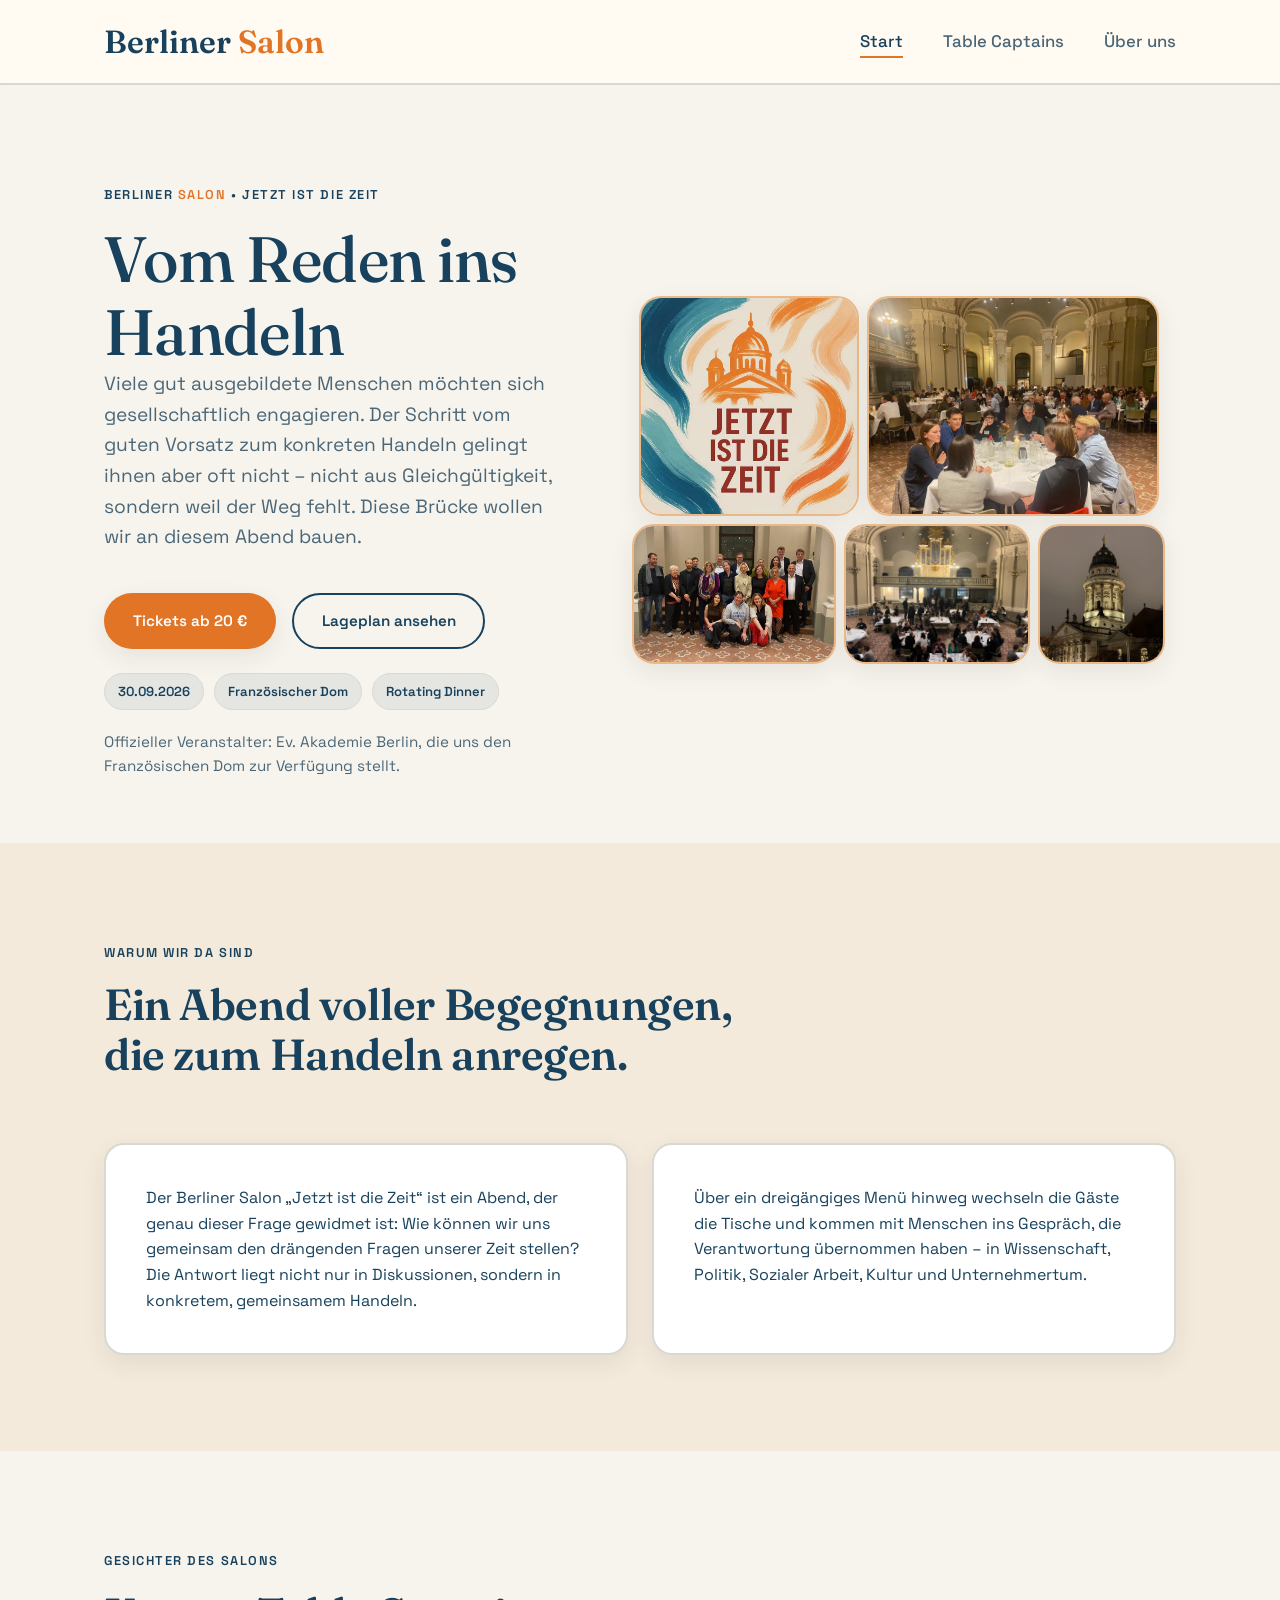
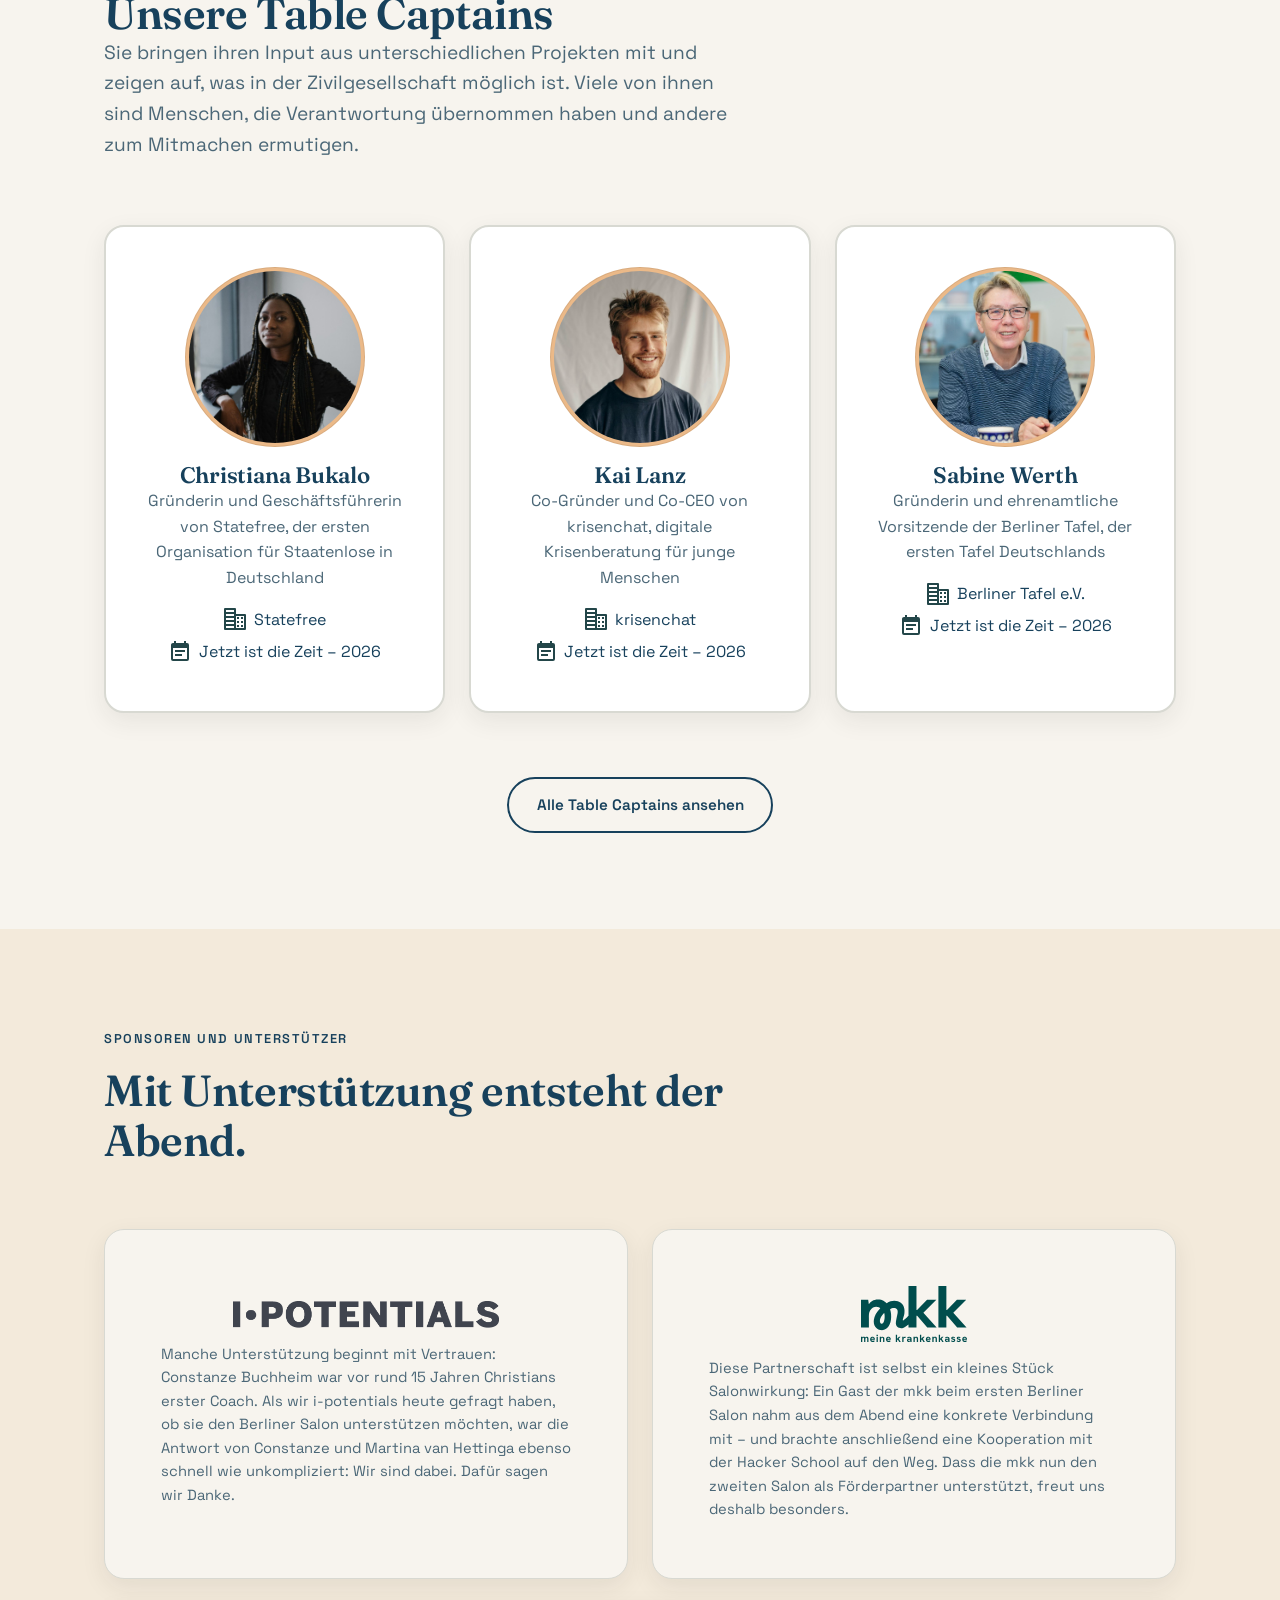
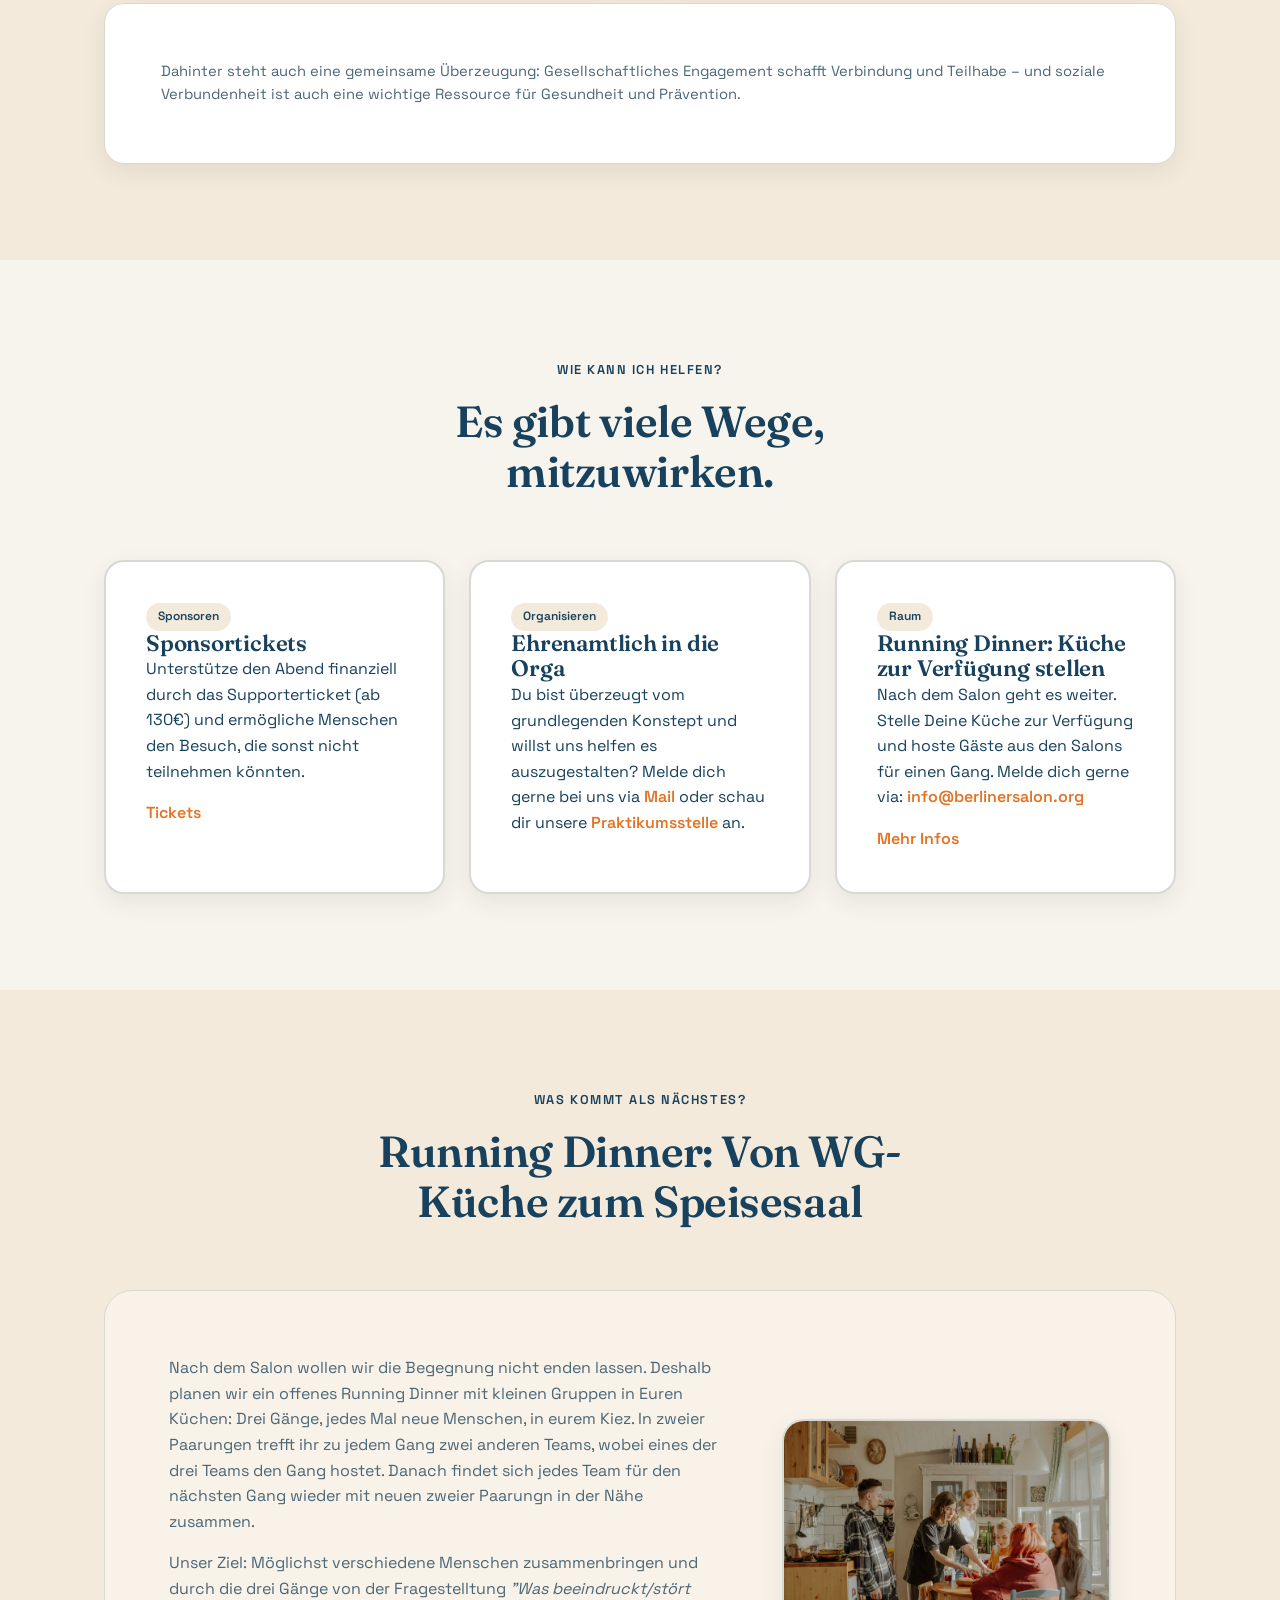
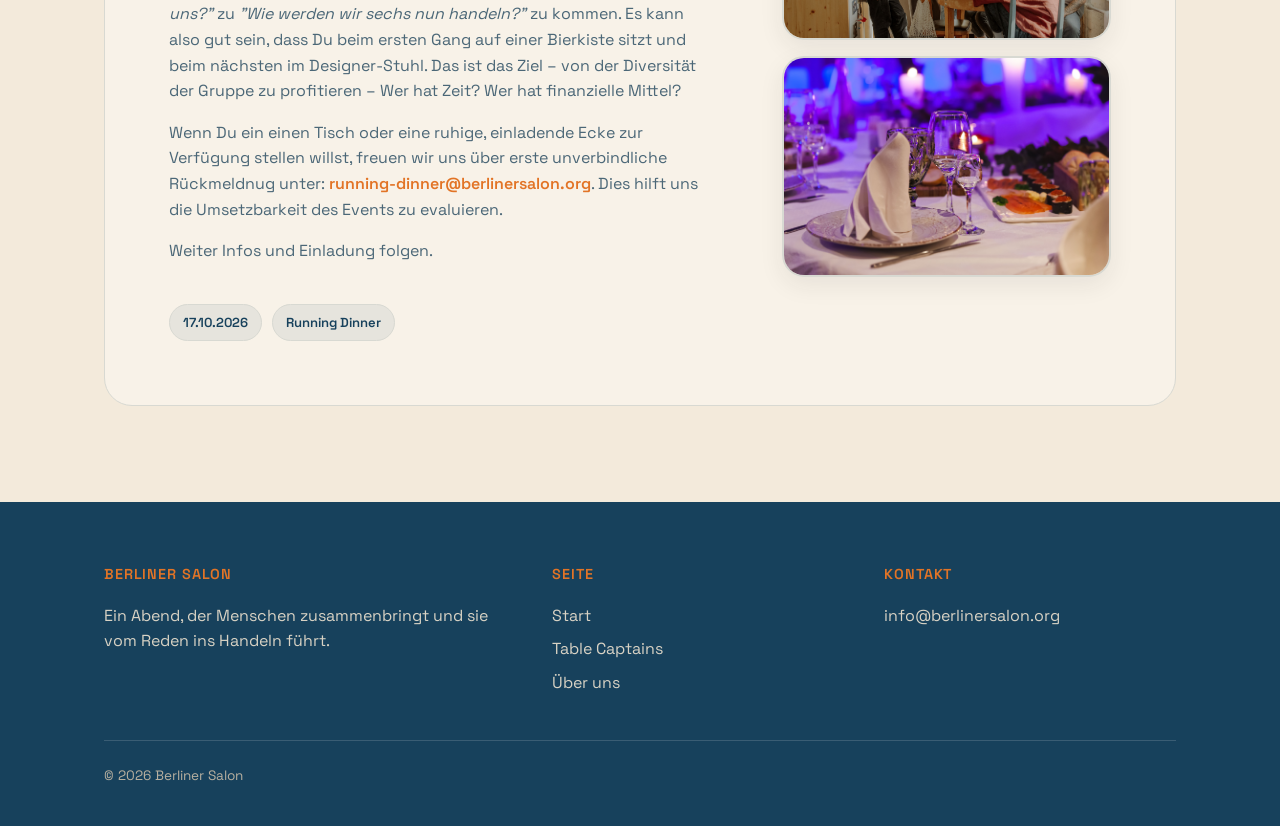
==== commit 0686d5af: "updated for one event show" ====
--- a/index.html
+++ b/index.html
@@ -4,114 +4,83 @@
   <meta charset="UTF-8">
   <meta name="viewport" content="width=device-width, initial-scale=1.0">
   <base href="./">
-  <title>Berliner Salon — Ehrenamt in Berlin</title>
-  <meta name="description" content="Berliner Salon bringt Menschen und Ehrenamt in Berlin an einen Tisch: Projekte finden, spenden, Events besuchen, Community werden.">
-
-  <!-- Google Fonts: Fraunces (Überschriften) + Space Grotesk (Fließtext) -->
+  <title>Berliner Salon — Jetzt ist die Zeit</title>
+  <meta name="description" content="Berliner Salon – Jetzt ist die Zeit. Ein Abend für Begegnung, Verantwortung und gesellschaftliches Handeln in Berlin.">
+
   <link rel="preconnect" href="https://fonts.googleapis.com">
   <link href="https://fonts.googleapis.com/css2?family=Fraunces:opsz,wght@9..144,500;9..144,600&family=Space+Grotesk:wght@400;500;600&display=swap" rel="stylesheet">
-
-  <!-- Das gemeinsame Stylesheet für die ganze Website -->
   <link rel="stylesheet" href="css/style.css">
 </head>
 <body>
-
-  <!-- ==========================================================
-       HEADER / NAVIGATION
-       Dieser Block ist auf jeder Unterseite identisch — nur die
-       Klasse "is-active" wandert jeweils zum aktuellen Menüpunkt.
-       Neue Unterseite hinzufügen? Einfach eine <li> ergänzen,
-       hier UND in den Kopien auf den anderen Seiten.
-       ========================================================== -->
   <header class="site-header">
     <nav class="nav container">
       <a href="index.html" class="nav-logo">Berliner <span>Salon</span></a>
-
-      <!-- Hamburger-Button, nur auf schmalen Bildschirmen sichtbar -->
       <button class="nav-toggle" aria-label="Menü öffnen" aria-expanded="false">
         <span></span><span></span><span></span>
       </button>
-
       <ul class="nav-links">
         <li><a href="index.html" class="is-active">Start</a></li>
-        <li><a href="events.html">Events</a></li>
         <li><a href="tableCaptains.html">Table Captains</a></li>
+        <li><a href="about.html">Über uns</a></li>
       </ul>
     </nav>
   </header>
 
-
-  <!-- ==========================================================
-       HERO
-       Großer Aufmacher: Versprechen der Seite + zwei Haupt-Aktionen.
-       ========================================================== -->
   <section class="hero container">
     <div class="hero-grid">
       <div>
-        <span class="eyebrow">Ehrenamt in Berlin</span>
-        <h1>Wo Berlin sich an einen Tisch setzt.</h1>
+        <span class="eyebrow">Berliner <span class="salon-word">Salon</span> • Jetzt ist die Zeit</span>
+        <h1>Vom Reden ins Handeln</h1>
         <p class="text-lead">
-          Berliner Salon bringt Menschen zusammen, die etwas bewegen wollen —
-          als Ehrenamtliche, Spender:innen oder Gäste. Finde ein Projekt,
-          das zu dir passt, und werde Teil einer wachsenden Nachbarschaft.
+          Viele gut ausgebildete Menschen möchten sich gesellschaftlich engagieren. Der Schritt vom guten Vorsatz zum konkreten Handeln gelingt ihnen aber oft nicht – nicht aus Gleichgültigkeit, sondern weil der Weg fehlt. Diese Brücke wollen wir an diesem Abend bauen.
         </p>
-      </div>
-
-      <!-- Signatur-Element der Seite: ein Tischgedeck von oben,
-           passend zum "Salon"-Gedanken — als reines, leichtes SVG. -->
-      <div class="hero-motif" aria-hidden="true">
-        <img src="icons/comeTogetherTable.svg" alt="" style="width: 100%; height: auto; display: block; opacity: 0.9;">
-      </div>
-    </div>
-  </section>
-
-
-
-  <!-- ==========================================================
-       SO FUNKTIONIERT'S
-       Eine echte Reihenfolge von Schritten — deshalb ist eine
-       Nummerierung hier sinnvoll (anders als bei reinen Deko-Zahlen).
-       ========================================================== -->
+        <div class="hero-actions">
+          <a href="https://luma.com/vsdv1z58" class="btn btn-primary">Tickets ab 20 €</a>
+          <a href="images/sitzplan.png" target="_blank" rel="noopener noreferrer" class="btn btn-outline">Lageplan ansehen</a>
+        </div>
+        <div class="info-pills" aria-label="Eventdetails">
+          <span>30.09.2026</span>
+          <span>Französischer Dom</span>
+          <span>Rotating Dinner</span>
+        </div>
+        <p class="event-note">Offizieller Veranstalter: Ev. Akademie Berlin, die uns den Französischen Dom zur Verfügung stellt.</p>
+      </div>
+
+      <div class="gallery-justified" aria-label="Impressionen vom Berliner Salon">
+        <img src="data/events/images/salon-jetzt-ist-die-zeit.jpg.avif" alt="Berliner Salon Abend im Französischen Dom">
+        <img src="images/table_closeup.jpeg" alt="Tischgespräch beim Berliner Salon">
+        <img src="images/table_captains.jpeg" alt="Table Captains im Austausch" class="row-two">
+        <img src="images/interior_wide.jpeg" alt="Blick in den Französischen Dom" class="row-two">
+        <img src="images/dom_outside.jpeg" alt="Der Französische Dom von außen" class="row-two">
+      </div>
+    </div>
+  </section>
+
   <section class="section section-alt">
     <div class="container">
-      <div class="section-head center">
-        <span class="eyebrow">So funktioniert's</span>
-        <h2>Drei Schritte zum Mitmachen</h2>
-      </div>
-
-      <div class="grid grid-3">
+      <div class="section-head">
+        <span class="eyebrow">Warum wir da sind</span>
+        <h2>Ein Abend voller Begegnungen, die zum Handeln anregen.</h2>
+      </div>
+
+      <div class="split-cta">
         <div class="card">
-          <span class="badge">Schritt 1</span>
-          <h3 style="margin-top: var(--space-sm);">Table Captains kennenlernen</h3>
-          <p>Komme zu einem unserer Salon Formate und lasse dich von unseren Table Captains für ihre Projekte begeistern.</p>
+          <p>Der Berliner Salon „Jetzt ist die Zeit“ ist ein Abend, der genau dieser Frage gewidmet ist: Wie können wir uns gemeinsam den drängenden Fragen unserer Zeit stellen? Die Antwort liegt nicht nur in Diskussionen, sondern in konkretem, gemeinsamem Handeln.</p>
         </div>
         <div class="card">
-          <span class="badge">Schritt 2</span>
-          <h3 style="margin-top: var(--space-sm);">Projekt finden</h3>
-          <p>Stöbere durch Projekte und Angebote aus Nachbarschaft, Bildung, Umwelt und Kultur — gefiltert nach Bezirk und Zeitaufwand.</p>
-        </div>
-        <div class="card">
-          <span class="badge">Schritt 3</span>
-          <h3 style="margin-top: var(--space-sm);">Platz nehmen</h3>
-          <p>Beim nächsten Event oder Einsatz bist du dabei — ganz ohne Vorerfahrung, mit Menschen, die genauso neugierig sind.</p>
-        </div>
-      </div>
-    </div>
-  </section>
-
-
-  <!-- ==========================================================
-       Table Captain-VORSCHAU
-       Drei Beispiel-Karten, verlinkt auf die volle Übersichtsseite.
-       ========================================================== -->
+          <p>Über ein dreigängiges Menü hinweg wechseln die Gäste die Tische und kommen mit Menschen ins Gespräch, die Verantwortung übernommen haben – in Wissenschaft, Politik, Sozialer Arbeit, Kultur und Unternehmertum.</p>
+        </div>
+      </div>
+    </div>
+  </section>
+
   <section class="container section">
     <div class="section-head">
       <span class="eyebrow">Gesichter des Salons</span>
       <h2>Unsere Table Captains</h2>
-      <p class="text-lead">Sie bringen ihren Input aus verschiedensten Projekten mit und zeigen auf, was in der Zivilgesellschaft möglich ist. Von Ehrenamtlichen, über Sozialunternehmer:innen, bis zu Bundesminister:innen ist alles dabei.</p>
-    </div>
-
-    <!-- Previously hardcoded placeholder cards. They are now replaced by the live preview below. -->
+      <p class="text-lead">Sie bringen ihren Input aus unterschiedlichen Projekten mit und zeigen auf, was in der Zivilgesellschaft möglich ist. Viele von ihnen sind Menschen, die Verantwortung übernommen haben und andere zum Mitmachen ermutigen.</p>
+    </div>
+
     <div class="grid grid-3" id="featured-table-captains"></div>
 
     <div style="text-align:center; margin-top: var(--space-xl);">
@@ -119,126 +88,190 @@
     </div>
   </section>
 
-
-  <!-- ==========================================================
-       NÄCHSTE EVENTS (Vorschau)
-       ========================================================== -->
   <section class="section section-alt">
     <div class="container">
       <div class="section-head">
-        <span class="eyebrow">Was ansteht</span>
-        <h2>Nächste Termine</h2>
-      </div>
-
-      <div class="grid grid-2" id="upcoming-events"></div>
-
-      <div style="text-align:center; margin-top: var(--space-xl);">
-        <a href="events.html" class="btn btn-outline">Zum Eventkalender</a>
-      </div>
-    </div>
-  </section>
-
-
-
-  <!-- ==========================================================
-       FOOTER
-       Wie der Header auf jeder Seite identisch.
-       ========================================================== -->
+        <span class="eyebrow">Sponsoren und Unterstützer</span>
+        <h2>Mit Unterstützung entsteht der Abend.</h2>
+      </div>
+
+      <div class="sponsor-grid">
+        <a href="https://i-potentials.de/">
+          <div class="sponsor-card">
+            <div class="sponsor-card-inner">
+              <img src="data/events/images/i-potentials-logo.png" alt="i-potentials">
+              <p>Manche Unterstützung beginnt mit Vertrauen: Constanze Buchheim war vor rund 15 Jahren Christians erster Coach. Als wir i-potentials heute gefragt haben, ob sie den Berliner Salon unterstützen möchten, war die Antwort von Constanze und Martina van Hettinga ebenso schnell wie unkompliziert: Wir sind dabei. Dafür sagen wir Danke.</p>
+            </div>
+          </div>
+        </a>
+        <a href="https://www.meine-krankenkasse.de">
+          <div class="sponsor-card">
+          <div class="sponsor-card-inner">
+            <img src="data/events/images/mkk-logo.svg" alt="mkk">
+            <p>Diese Partnerschaft ist selbst ein kleines Stück Salonwirkung: Ein Gast der mkk beim ersten Berliner Salon nahm aus dem Abend eine konkrete Verbindung mit – und brachte anschließend eine Kooperation mit der Hacker School auf den Weg. Dass die mkk nun den zweiten Salon als Förderpartner unterstützt, freut uns deshalb besonders.</p>
+          </div>
+        </div>
+        </a>
+      </div>
+      <div style="margin-top: var(--space-md); background: var(--color-card);" class="sponsor-card">
+        <div class="sponsor-card-inner">
+          <p>Dahinter steht auch eine gemeinsame Überzeugung: Gesellschaftliches Engagement schafft Verbindung und Teilhabe – und soziale Verbundenheit ist auch eine wichtige Ressource für Gesundheit und Prävention.</p>
+        </div>
+      </div>
+    </div>
+  </section>
+
+  <section class="section">
+    <div class="container">
+      <div class="section-head center">
+        <span class="eyebrow">Wie kann ich helfen?</span>
+        <h2>Es gibt viele Wege, mitzuwirken.</h2>
+      </div>
+
+      <div class="help-grid">
+        <div class="card help-card">
+          <span class="badge">Sponsoren</span>
+          <h3>Sponsortickets</h3>
+          <p>Unterstütze den Abend finanziell durch das Supporterticket (ab 130€) und ermögliche Menschen den Besuch, die sonst nicht teilnehmen könnten.</p>
+          <a href="https://luma.com/vsdv1z58" class="text-link">Tickets</a>
+        </div>
+        <div class="card help-card">
+          <span class="badge">Organisieren</span>
+          <h3>Ehrenamtlich in die Orga</h3>
+          <p>Du bist überzeugt vom grundlegenden Konstept und willst uns helfen es auszugestalten? Melde dich gerne bei uns via <a href="mailto:info@berlinersalon.org" class="inline-link"> Mail</a> oder schau dir unsere <a href="https://goodjobs.eu/jobs/founders-associate-praktikum-community-salons-social-impact-gn-berliner-salon-community" class="inline-link">Praktikumsstelle</a> an.</p>
+        </div>
+        <div class="card help-card">
+          <span class="badge">Raum</span>
+          <h3>Running Dinner: Küche zur Verfügung stellen</h3>
+          <p>Nach dem Salon geht es weiter. Stelle Deine Küche zur Verfügung und hoste Gäste aus den Salons für einen Gang. Melde dich gerne via: <a href="mailto:info@berlinersalon.org" class="inline-link"> info@berlinersalon.org</a></p>
+          <a href="index.html#running-dinner" class="text-link">Mehr Infos</a>
+        </div>
+      </div>
+    </div>
+  </section>
+
+  <section class="section section-alt">
+    <div class="container" id="running-dinner">
+      <div class="section-head center">
+        <span class="eyebrow">Was kommt als Nächstes?</span>
+        <h2>Running Dinner: Von WG-Küche zum Speisesaal</h2>
+      </div>
+      <div class="running-dinner-box">
+        <div class="running-dinner-copy">
+          <p>Nach dem Salon wollen wir die Begegnung nicht enden lassen. Deshalb planen wir ein offenes Running Dinner mit kleinen Gruppen in Euren Küchen: Drei Gänge, jedes Mal neue Menschen, in eurem Kiez. In zweier Paarungen trefft ihr zu jedem Gang zwei anderen Teams, wobei eines der drei Teams den Gang hostet. Danach findet sich jedes Team für den nächsten Gang wieder mit neuen zweier Paarungn in der Nähe zusammen.</p>
+          <p>Unser Ziel: Möglichst verschiedene Menschen zusammenbringen und durch die drei Gänge von der Fragestelltung <i>"Was beeindruckt/stört uns?"</i> zu <i>"Wie werden wir sechs nun handeln?"</i> zu kommen. Es kann also gut sein, dass Du beim ersten Gang auf einer Bierkiste sitzt und beim nächsten im Designer-Stuhl. Das ist das Ziel – von der Diversität der Gruppe zu profitieren – Wer hat Zeit? Wer hat finanzielle Mittel?</p>
+          <p>Wenn Du ein einen Tisch oder eine ruhige, einladende Ecke zur Verfügung stellen willst, freuen wir uns über erste unverbindliche Rückmeldnug unter: <a href="mailto:running-dinner@berlinersalon.org" class="inline-link">running-dinner@berlinersalon.org</a>. Dies hilft uns die Umsetzbarkeit des Events zu evaluieren.</p>
+          <p>Weiter Infos und Einladung folgen.</p>
+          <div class="info-pills" aria-label="Eventdetails">
+            <span>17.10.2026</span>
+            <span>Running Dinner</span>
+          </div>
+        </div>
+
+        <div class="running-dinner-gallery">
+          <img src="images/wg_kitchen_2.jpg" alt="WG Küche">
+          <img src="images/fancy_dinner.jpg" alt="Schickes Abendessen">
+        </div>
+      </div>
+    </div>
+  </section>  
+
   <footer class="site-footer">
     <div class="container">
       <div class="footer-grid">
         <div>
           <h4>Berliner Salon</h4>
-          <p style="color:#D8D2C4; max-width: 32ch;">
-            Eine Plattform, die Berliner:innen und ehrenamtliche
-            Projekte an einen Tisch bringt.
-          </p>
+          <p>Ein Abend, der Menschen zusammenbringt und sie vom Reden ins Handeln führt.</p>
         </div>
         <div>
           <h4>Seite</h4>
+          <a href="index.html">Start</a>
           <a href="tableCaptains.html">Table Captains</a>
-          <a href="events.html">Events</a>
+          <a href="about.html">Über uns</a>
         </div>
         <div>
           <h4>Kontakt</h4>
-          <a href="mailto:hallo@berlinersalon.org">hallo@berlinersalon.org</a>
-          <a href="#">Instagram</a>
-          <a href="#">Newsletter</a>
+          <a href="mailto:info@berlinersalon.org">info@berlinersalon.org</a>
         </div>
       </div>
       <div class="footer-bottom">
         <span>© 2026 Berliner Salon</span>
-        <span>Impressum · Datenschutz</span>
+        <!-- <span>Impressum · Datenschutz</span> -->
       </div>
     </div>
   </footer>
 
   <script src="js/tableCaptainData.js"></script>
-  <script src="data/tableCaptains/clara.js"></script>
-  <script src="data/tableCaptains/muska.js"></script>
-  <script src="data/tableCaptains/luca.js"></script>
-  <script src="js/eventData.js"></script>
-  <script src="data/events/salon-china-conversations.js"></script>
-  <script src="data/events/salon-gutes-leadership.js"></script>
-  <script src="data/events/salon-jetzt-ist-die-zeit.js"></script>
-  <script src="data/events/salon-ki-gesellschaft.js"></script>
+  <script src="data/tableCaptains/andreas_toelke.js"></script>
+  <script src="data/tableCaptains/anna_alex.js"></script>
+  <script src="data/tableCaptains/anne_gidion.js"></script>
+  <script src="data/tableCaptains/bernd_roggendorf.js"></script>
+  <script src="data/tableCaptains/burcu_arslan.js"></script>
+  <script src="data/tableCaptains/carl_muehlbach.js"></script>
+  <script src="data/tableCaptains/christian_luhmann.js"></script>
+  <script src="data/tableCaptains/christiana_bukalo.js"></script>
+  <script src="data/tableCaptains/clara_braeuer.js"></script>
+  <script src="data/tableCaptains/claus_weselsky.js"></script>
+  <script src="data/tableCaptains/dervis_hizarci.js"></script>
+  <script src="data/tableCaptains/eva-mariamccormack.js"></script>
+  <script src="data/tableCaptains/fabian_westerheide.js"></script>
+  <script src="data/tableCaptains/felix_oldenburg.js"></script>
+  <script src="data/tableCaptains/florian_westphal.js"></script>
+  <script src="data/tableCaptains/fritz_von-korff.js"></script>
+  <script src="data/tableCaptains/hadi_al_khatib.js"></script>
+  <script src="data/tableCaptains/isabell_koschnitzke.js"></script>
+  <script src="data/tableCaptains/janna_schweigmann.js"></script>
+  <script src="data/tableCaptains/jeannette_gusko.js"></script>
+  <script src="data/tableCaptains/jonas_leve.js"></script>
+  <script src="data/tableCaptains/joshua_steib.js"></script>
+  <script src="data/tableCaptains/julia_freudenberg.js"></script>
+  <script src="data/tableCaptains/jutta_bodem-schroetgens.js"></script>
+  <script src="data/tableCaptains/kai_lanz.js"></script>
+  <script src="data/tableCaptains/kai_monheim.js"></script>
+  <script src="data/tableCaptains/karin_heinzl.js"></script>
+  <script src="data/tableCaptains/kristina_kroemer.js"></script>
+  <script src="data/tableCaptains/lara_buschmann.js"></script>
+  <script src="data/tableCaptains/luca_piwodda.js"></script>
+  <script src="data/tableCaptains/luise_pusch.js"></script>
+  <script src="data/tableCaptains/marc_unkelbach.js"></script>
+  <script src="data/tableCaptains/maximilian_oehl.js"></script>
+  <script src="data/tableCaptains/muska_ahmadsei.js"></script>
+  <script src="data/tableCaptains/nina_horre.js"></script>
+  <script src="data/tableCaptains/paolo_stolpmann.js"></script>
+  <script src="data/tableCaptains/patrizia_casagranda.js"></script>
+  <script src="data/tableCaptains/sabine_werth.js"></script>
+  <script src="data/tableCaptains/saskia_sefranek.js"></script>
+  <script src="data/tableCaptains/shammi_haque.js"></script>
+  <script src="data/tableCaptains/sidonie_fernau.js"></script>
+  <script src="data/tableCaptains/stefan_bernickel.js"></script>
+  <script src="data/tableCaptains/steffen_mau.js"></script>
+  <script src="data/tableCaptains/till_wahnbaeck.js"></script>
+  <script src="data/tableCaptains/tini_diekmann.js"></script>
+  <script src="data/tableCaptains/ulf_buermeyer.js"></script>
+  <script src="data/tableCaptains/volker_wissing.js"></script>
+  <script src="data/tableCaptains/wolfgang_gruendinger.js"></script>
   <script>
     function renderFeaturedTableCaptains() {
       const container = document.getElementById('featured-table-captains');
       if (!container) return;
 
-      container.innerHTML = getFeaturedTableCaptains().map((person, index) => {
-        // const tiltClass = index % 3 === 0 ? 'card--tilt-left' : index % 3 === 2 ? 'card--tilt-right' : '';
-        return `
-          <a class="card person-card" href="tableCaptainPortrait.html?id=${person.id}">
-            <div class="person-avatar" style="background-color:#F5B921;">
-              <img src="data/tableCaptains/images/${person.picture}" alt="${person.name}">
-            </div>
-            <h3>${person.name}</h3>
-            <p style="color: var(--color-ink-soft);">${person.shortDescription}</p>
-            <span class="person-table">Tisch ${person.table || 'XX'}</span>
-          </a>
-        `;
-      }).join('');
+      container.innerHTML = getFeaturedTableCaptains().map((person) => `
+        <a class="card person-card" href="tableCaptainPortrait.html?id=${person.id}">
+          <div class="person-avatar" style="background-color: var(--color-primary-light);">
+            <img src="data/tableCaptains/images/${person.picture}" alt="${person.name}">
+          </div>
+          <h3>${person.name}</h3>
+          <p style="color: var(--color-ink-soft);">${person.shortDescription}</p>
+          <div class="tags" style="margin-top: var(--space-sm);">
+            ${person.tags?.company ? `<span class="tag company"><img src="icons/company.svg" alt="Organisation" class="icon"> ${person.tags.company}</span>` : ''}
+            ${person.tags?.event ? `<span class="tag event"><img src="icons/calendar.svg" alt="Event" class="icon"> ${person.tags.event}</span>` : ''}
+          </div>
+        </a>
+      `).join('');
     }
 
-    function renderUpcomingEvents() {
-      const container = document.getElementById('upcoming-events');
-      if (!container) return;
-
-      const events = getUpcomingEvents(4);
-      container.innerHTML = events.map(event => {
-        const date = new Date(event.date);
-        const day = date.getDate().toString().padStart(2, '0');
-        const month = date.toLocaleDateString('de-DE', { month: 'short' }).replace('.', '');
-
-        return `
-          <a class="card event-card" href="eventPortrait.html?id=${event.id}">
-            <div class="event-date">
-              <span class="day">${day}</span>
-              <span class="month">${month}</span>
-            </div>
-            <div>
-              <span class="badge">${event.category}</span>
-              <h3 style="margin-top: var(--space-xs);">${event.title}</h3>
-              <p style="color: var(--color-ink-soft); margin-block: 4px;">${event.location} · ${event.time}</p>
-              <p>${event.description}</p>
-              <span href="tickets.html" class="btn btn-outline" style="margin-top: var(--space-sm);">Zum Ticket</span>
-            </div>
-          </a>
-        `;
-      }).join('');
-    }
-
-    // <span class="btn btn-secondary" style="margin-top: var(--space-sm);">Zum Ticket</span>
-
-    document.addEventListener('DOMContentLoaded', () => {
-      renderFeaturedTableCaptains();
-      renderUpcomingEvents();
-    });
+    document.addEventListener('DOMContentLoaded', renderFeaturedTableCaptains);
   </script>
-
-  <!-- Kleines JS nur für das mobile Hamburger-Menü -->
   <script src="js/main.js"></script>
 </body>
-</html>
+</html>
--- a/css/style.css
+++ b/css/style.css
@@ -29,20 +29,24 @@
    statt an 50 Stellen im Code zu suchen.
    -------------------------------------------------------------------------- */
 :root {
-  /* Farben — warmer, freundlicher Grundton mit Gelb als Hauptfarbe.
-     "petrol" ist die zweite Akzentfarbe (für Links, Fokus, Kontraste) —
-     angelehnt an Berliner Bäderkultur / Bauhaus-Farbwelten, ergänzt Gelb
-     ruhiger als z. B. ein weiteres warmes Orange es täte. */
-  --color-bg: #FFFBF2;          /* warmes Creme-Weiß — Seitenhintergrund */
-  --color-bg-alt: #FFF3D6;      /* helles Butter-Gelb — Abschnitts-Hintergrund */
-  --color-card: #FFFFFF;        /* Karten-Hintergrund, hebt sich von Creme ab */
-  --color-ink: #2B2620;         /* warmes Fast-Schwarz für Fließtext */
-  --color-ink-soft: #6B6153;    /* gedämpfter Text (Nebeninfos, Captions) */
-  --color-yellow: #F5B921;      /* Hauptfarbe: warmes, kräftiges Gelb */
-  --color-yellow-deep: #D99A00; /* dunkleres Gelb für Hover-Zustände */
-  --color-petrol: #2F5D62;      /* Zweitfarbe: gedecktes Petrol/Blaugrün */
-  --color-petrol-deep: #234649; /* dunkleres Petrol für Hover-Zustände */
-  --color-line: #EADFC0;        /* zarte Rahmen-/Trennlinien */
+  --color-bg: #f7f4ee;
+  --color-bg-alt: #f3eadb;
+  --color-card: #ffffff;
+  --color-ink: #17415c;
+  --color-ink-soft: #4b6777;
+  --color-accent: #e27426;
+  --color-accent-soft: #4f929c;
+  --color-accent-deep: #3d7a82;
+  --color-primary: #e27426;
+  --color-primary-deep: #c8611c;
+  --color-primary-light: #ebb988;
+  --color-secondary: #4f929c;
+  --color-secondary-deep: #3d7a82;
+  --color-line: #d8d9d2;
+  --color-yellow: #e27426;
+  --color-yellow-deep: #c8611c;
+  --color-petrol: #17415c;
+  --color-petrol-deep: #102f45;
 
   /* Schriften — zwei bewusst unterschiedliche Schriftfamilien:
      Fraunces = Display-Schrift (Serife mit Charakter) für Überschriften,
@@ -59,6 +63,14 @@
   --space-xl: 4rem;
   --space-2xl: 6rem;
 
+  @media (max-width: 760px) {
+    --space-xs: 0.3rem;
+    --space-sm: 0.75rem;
+    --space-md: 1rem;
+    --space-lg: 1.75rem;
+    --space-xl: 2rem;
+    --space-2xl: 3rem;
+  }
   /* Rundungen — "leicht abgerundet, dynamisch" ist der Wunsch-Look.
      Karten bekommen großzügige, aber nicht komplett runde Ecken. */
   --radius-sm: 12px;
@@ -187,6 +199,11 @@
   margin-bottom: var(--space-sm);
 }
 
+.eyebrow .salon-word,
+.nav-logo span {
+  color: var(--color-accent);
+}
+
 
 /* --------------------------------------------------------------------------
    4. LAYOUT-HILFSKLASSEN
@@ -219,12 +236,274 @@
   text-align: center;
 }
 
+.info-pills {
+  display: flex;
+  flex-wrap: wrap;
+  gap: 0.65rem;
+  margin-top: 1.5rem;
+}
+
+.info-pills span {
+  display: inline-flex;
+  align-items: center;
+  padding: 0.45rem 0.8rem;
+  border-radius: var(--radius-pill);
+  background: rgba(23, 65, 92, 0.08);
+  border: 1px solid var(--color-line);
+  color: var(--color-ink);
+  font-size: 0.82rem;
+  font-weight: 600;
+}
+
+/*
+.hero-collage {
+  display: grid;
+  grid-template-columns: 1.5fr 1.6fr 1.2fr;
+  grid-template-rows: minmax(180px, 1fr) minmax(150px, 1fr);
+  gap: 0.9rem;
+  align-self: stretch;
+  padding: 0.5rem 0;
+  min-height: 430px;
+}
+
+.hero-collage img {
+  display: block;
+  width: 100%;
+  height: 100%;
+  object-fit: cover;
+  border-radius: 26px;
+  border: 2px solid var(--color-line);
+  box-shadow: var(--shadow-soft);
+}
+
+.hero-collage .collage-square {
+  grid-column: 1;
+  grid-row: 1 / span 2;
+  aspect-ratio: 1 / 1;
+}
+
+.hero-collage .collage-landscape {
+  aspect-ratio: 16 / 9;
+}
+
+.hero-collage .collage-landscape-1 {
+  grid-column: 2;
+  grid-row: 1;
+}
+
+.hero-collage .collage-landscape-2 {
+  grid-column: 1;
+  grid-row: 2;
+  aspect-ratio: 4 / 3;
+}
+
+.hero-collage .collage-landscape-3 {
+  grid-column: 2;
+  grid-row: 2;
+  aspect-ratio: 4 / 3;
+}
+
+.hero-collage .collage-portrait {
+  grid-column: 3;
+  grid-row: 2 / span 2;
+  aspect-ratio: 3 / 5;
+} 
+*/
+
+/* --------------------------------------------------------------------------
+   GALERIE — Justified Rows
+   Organische Bildergalerie mit gemischten Formaten (Hoch-, Quer- und
+   Quadratformat). Jedes Bild behält sein natürliches Seitenverhältnis;
+   die Zeilenhöhe ist fix, die Breite wird automatisch berechnet
+   (kein manuelles Grid-Placement wie bei .hero-collage nötig).
+   -------------------------------------------------------------------------- */
+.gallery-justified {
+  display: flex;
+  flex-wrap: wrap;
+  gap: 0.5rem;
+  justify-content: center;
+}
+
+.gallery-justified img {
+  height: 220px;
+  width: auto;
+  flex-grow: 0;
+  flex-shrink: 0;
+  object-fit: cover;
+  border-radius: 22px;
+  border: 2px solid var(--color-primary-light);
+  box-shadow: var(--shadow-soft);
+  transition: transform 220ms ease, box-shadow 220ms ease;
+}
+
+.gallery-justified .row-two{
+  height: 140px;
+  /* width: auto;
+  flex-grow: 0.0;
+  flex-shrink: 0;
+  object-fit: cover;
+  border-radius: 22px;
+  border: 2px solid var(--color-primary);
+  box-shadow: var(--shadow-soft);
+  transition: transform 220ms ease, box-shadow 220ms ease; */
+}
+
+.gallery-justified img:hover {
+  transform: translateY(-3px);
+  box-shadow: var(--shadow-hover);
+}
+
+@media (max-width: 760px) {
+  .gallery-justified img {
+    height: 140px;
+  }
+}
+
+.event-note {
+  margin-top: 1.25rem;
+  max-width: 42ch;
+  color: var(--color-ink-soft);
+  font-size: 0.95rem;
+}
+
+.split-cta {
+  display: grid;
+  grid-template-columns: repeat(2, minmax(0, 1fr));
+  gap: var(--space-md);
+}
+
+.help-grid {
+  display: grid;
+  grid-template-columns: repeat(3, minmax(0, 1fr));
+  gap: var(--space-md);
+}
+
+.help-card {
+  min-height: 100%;
+}
+
+.text-link {
+  display: inline-flex;
+  margin-top: var(--space-sm);
+  font-weight: 600;
+  color: var(--color-primary);
+}
+
+.inline-link {
+  display: inline-flex;
+  font-weight: 600;
+  color: var(--color-primary);
+}
+
+.sponsor-showcase {
+  display: grid;
+  grid-template-columns: minmax(0, 0.9fr) minmax(0, 1.1fr);
+  gap: var(--space-lg);
+  align-items: center;
+}
+
+.sponsor-intro {
+  background: var(--color-card);
+}
+
+.sponsor-card {
+  background: var(--color-card);
+  border: 1px solid var(--color-line);
+  border-radius: var(--radius-md);
+  box-shadow: var(--shadow-soft);
+  min-height: 100%;
+}
+
+.sponsor-card-inner {
+  display: flex;
+  flex-direction: column;
+  justify-content: center;
+  gap: 0.9rem;
+  height: 100%;
+  padding: var(--space-lg);
+}
+
+.sponsor-card-inner img {
+  max-height: 68px;
+  width: auto;
+  object-fit: contain;
+  margin-inline: auto;
+}
+
+.sponsor-card-inner p {
+  color: var(--color-ink-soft);
+  font-size: 0.92rem;
+  line-height: 1.6;
+}
+
+.running-dinner-box {
+  display: grid;
+  grid-template-columns: 1.25fr 0.75fr;
+  gap: var(--space-xl);
+  align-items: center;
+  background: rgba(255,255,255,0.35);
+  border: 1px solid var(--color-line);
+  border-radius: var(--radius-lg);
+  padding: var(--space-xl);
+}
+
+@media (max-width: 720px) {
+  .running-dinner-box {
+    grid-template-columns: 1fr;
+  }
+}
+
+.running-dinner-copy {
+  display: grid;
+  gap: 1rem;
+}
+
+.running-dinner-copy p {
+  color: var(--color-ink-soft);
+}
+
+.running-dinner-gallery {
+  display: grid;
+  grid-template-rows: 1fr 1fr;
+  gap: 1rem;
+}
+
+.running-dinner-gallery img {
+  width: 100%;
+  min-height: 220px;
+  object-fit: cover;
+  border-radius: 22px;
+  border: 2px solid var(--color-line);
+  box-shadow: var(--shadow-soft);
+}
+
+.group-block {
+  margin-bottom: var(--space-xl);
+}
+
+.group-header {
+  margin-bottom: var(--space-lg);
+  padding-bottom: 0.7rem;
+  border-bottom: 1px solid var(--color-line);
+}
+
+.section-divider {
+  height: 1px;
+  background: linear-gradient(90deg, transparent, var(--color-line), transparent);
+  margin: var(--space-xl) 0;
+}
+
+.empty-state {
+  text-align: center;
+  color: var(--color-ink-soft);
+}
+
 /* Einfaches, responsives Karten-Raster.
    auto-fit + minmax = die Spaltenzahl passt sich automatisch der
    verfügbaren Breite an, ganz ohne Media Queries. */
 .grid {
   display: grid;
-  gap: var(--space-lg);
+  gap: var(--space-md);
   grid-template-columns: repeat(auto-fit, minmax(280px, 1fr));
 }
 
@@ -236,16 +515,70 @@
   grid-template-columns: repeat(3, 1fr);
 }
 
+.grid-4 {
+  grid-template-columns: repeat(4, 1fr);
+  gap: var(--space-sm);
+}
+
 @media (max-width: 900px) {
   .grid-2,
-  .grid-3 {
+  .grid-3,
+  .grid-4,
+  .help-grid,
+  .split-cta,
+  .sponsor-showcase {
     grid-template-columns: repeat(auto-fit, minmax(240px, 1fr));
   }
 }
 
 @media (max-width: 720px) {
-  .grid-2 {
+  .grid-2 ,
+  .split-cta {
     grid-template-columns: 1fr;
+  }
+
+  .grid-4 {
+    grid-template-columns: repeat(2, 1fr);
+  }
+
+  .hero-collage {
+    position: relative;
+    display: block;
+    min-height: 420px;
+    padding: 0;
+  }
+
+  .hero-collage img {
+    position: absolute;
+    inset: 0;
+    width: 100%;
+    height: 100%;
+    opacity: 0;
+    animation: hero-fade 20s infinite;
+    object-fit: cover;
+  }
+
+  .hero-collage .collage-square,
+  .hero-collage .collage-landscape,
+  .hero-collage .collage-portrait {
+    grid-column: auto;
+    grid-row: auto;
+    aspect-ratio: 4 / 5;
+  }
+
+  .hero-collage img:nth-child(1) { animation-delay: 0s; }
+  .hero-collage img:nth-child(2) { animation-delay: 4s; }
+  .hero-collage img:nth-child(3) { animation-delay: 8s; }
+  .hero-collage img:nth-child(4) { animation-delay: 12s; }
+  .hero-collage img:nth-child(5) { animation-delay: 16s; }
+}
+
+@keyframes hero-fade {
+  0%, 18% {
+    opacity: 1;
+  }
+  20%, 100% {
+    opacity: 0;
   }
 }
 
@@ -278,7 +611,7 @@
 }
 
 .nav-logo span {
-  color: var(--color-yellow-deep);
+  color: var(--color-accent);
 }
 
 .nav-links {
@@ -346,7 +679,7 @@
 
 .btn-primary {
   background-color: var(--color-yellow);
-  color: var(--color-ink);
+  color: #fff;
   box-shadow: var(--shadow-soft);
 }
 
@@ -513,7 +846,7 @@
   object-fit: cover;
   border-radius: 50%;
   margin-bottom: var(--space-md);
-  border: 4px solid var(--color-yellow);
+  border: 4px solid var(--color-primary-light);
 }
 
 .candidate-meta {
@@ -646,7 +979,8 @@
 
 .sponsor-grid {
   display: grid;
-  grid-template-columns: repeat(auto-fit, minmax(140px, 1fr));
+  /* align-items: center; */
+  grid-template-columns: repeat(2, minmax(0, 1fr));
   gap: var(--space-md);
   margin-top: var(--space-sm);
 }
@@ -655,7 +989,7 @@
   display: flex;
   align-items: center;
   justify-content: center;
-  min-height: 88px;
+  /*min-height: 88px;*/
   padding: var(--space-sm);
   border: 1px solid var(--color-line);
   border-radius: var(--radius-md);
@@ -671,11 +1005,17 @@
 
 .sponsor-card img {
   display: block;
-  max-width: 100%;
+  max-width: 65%;
   max-height: 56px;
   width: auto;
   height: auto;
   object-fit: contain;
+}
+
+@media (max-width: 720px) {
+  .sponsor-grid {
+    grid-template-columns: 1fr;
+  }
 }
 
 .event-date {
@@ -738,7 +1078,7 @@
 
 .hero-grid {
   display: grid;
-  grid-template-columns: 1.1fr 0.9fr;
+  grid-template-columns: 0.9fr 1.1fr;
   gap: var(--space-xl);
   align-items: center;
 }
@@ -823,7 +1163,7 @@
   background-color: var(--color-ink);
   color: var(--color-bg);
   padding-block: var(--space-xl) var(--space-lg);
-  margin-top: var(--space-2xl);
+  /* margin-top: var(--space-2xl); */
 }
 
 .footer-grid {
@@ -857,6 +1197,13 @@
 
 .footer-grid a:hover {
   color: var(--color-yellow);
+}
+
+.footer-grid p {
+  display: block;
+  color: #D8D2C4;
+  padding-block: 4px;
+  transition: color 0.2s ease;
 }
 
 .footer-bottom {
@@ -987,4 +1334,4 @@
   .event-card {
     flex-direction: column;
   }
-}
+}
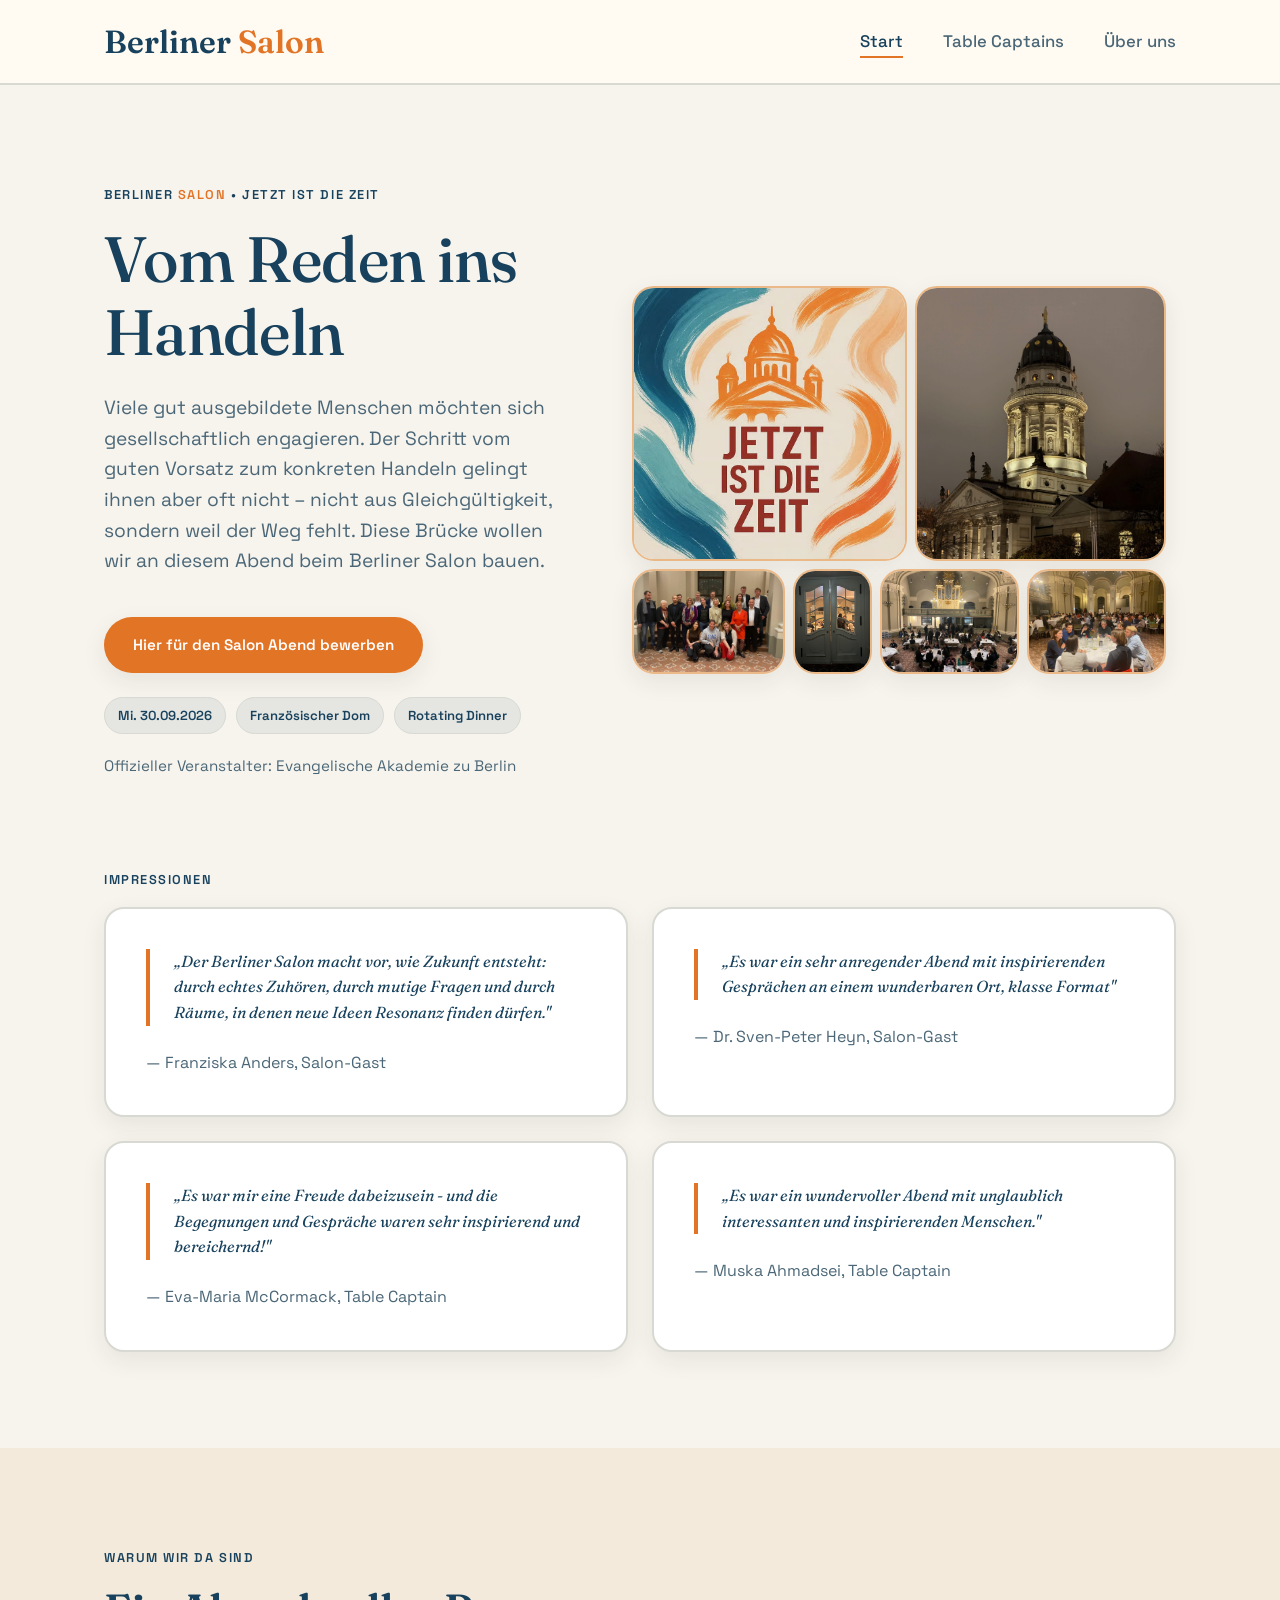
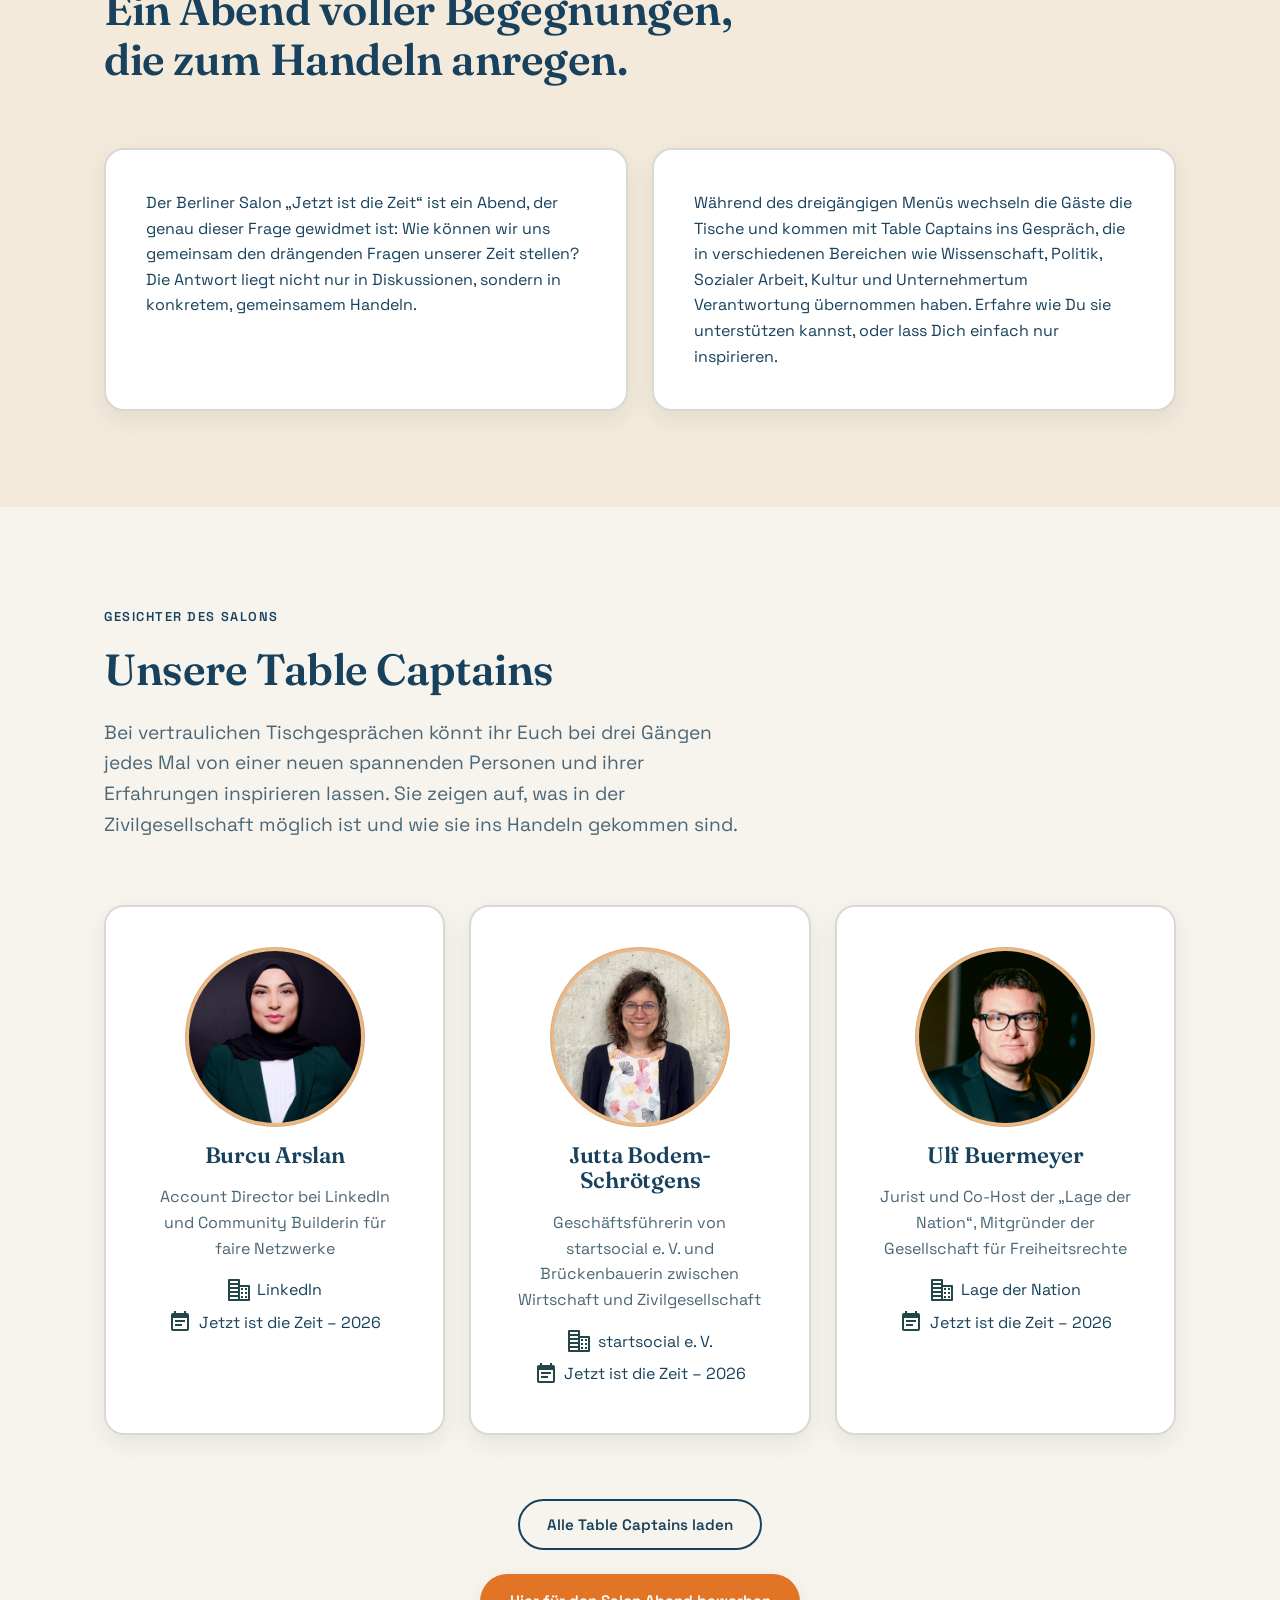
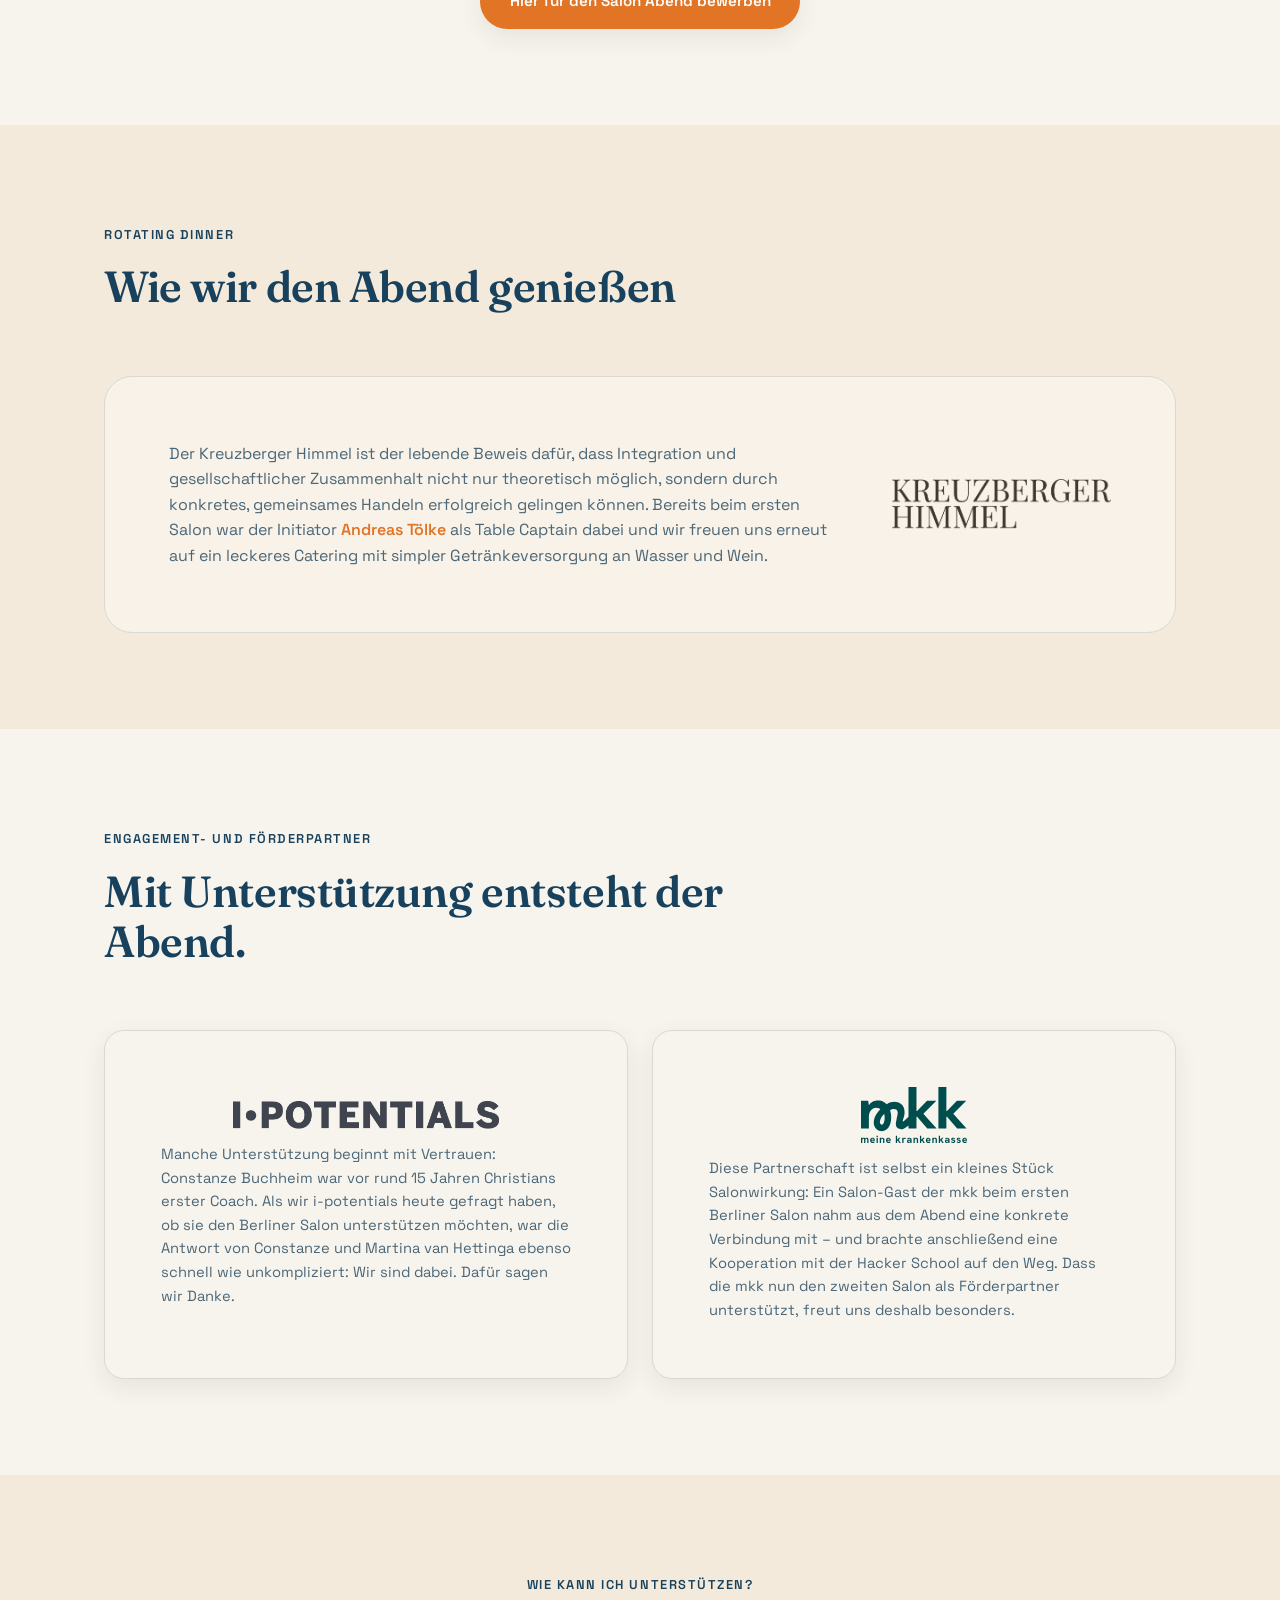
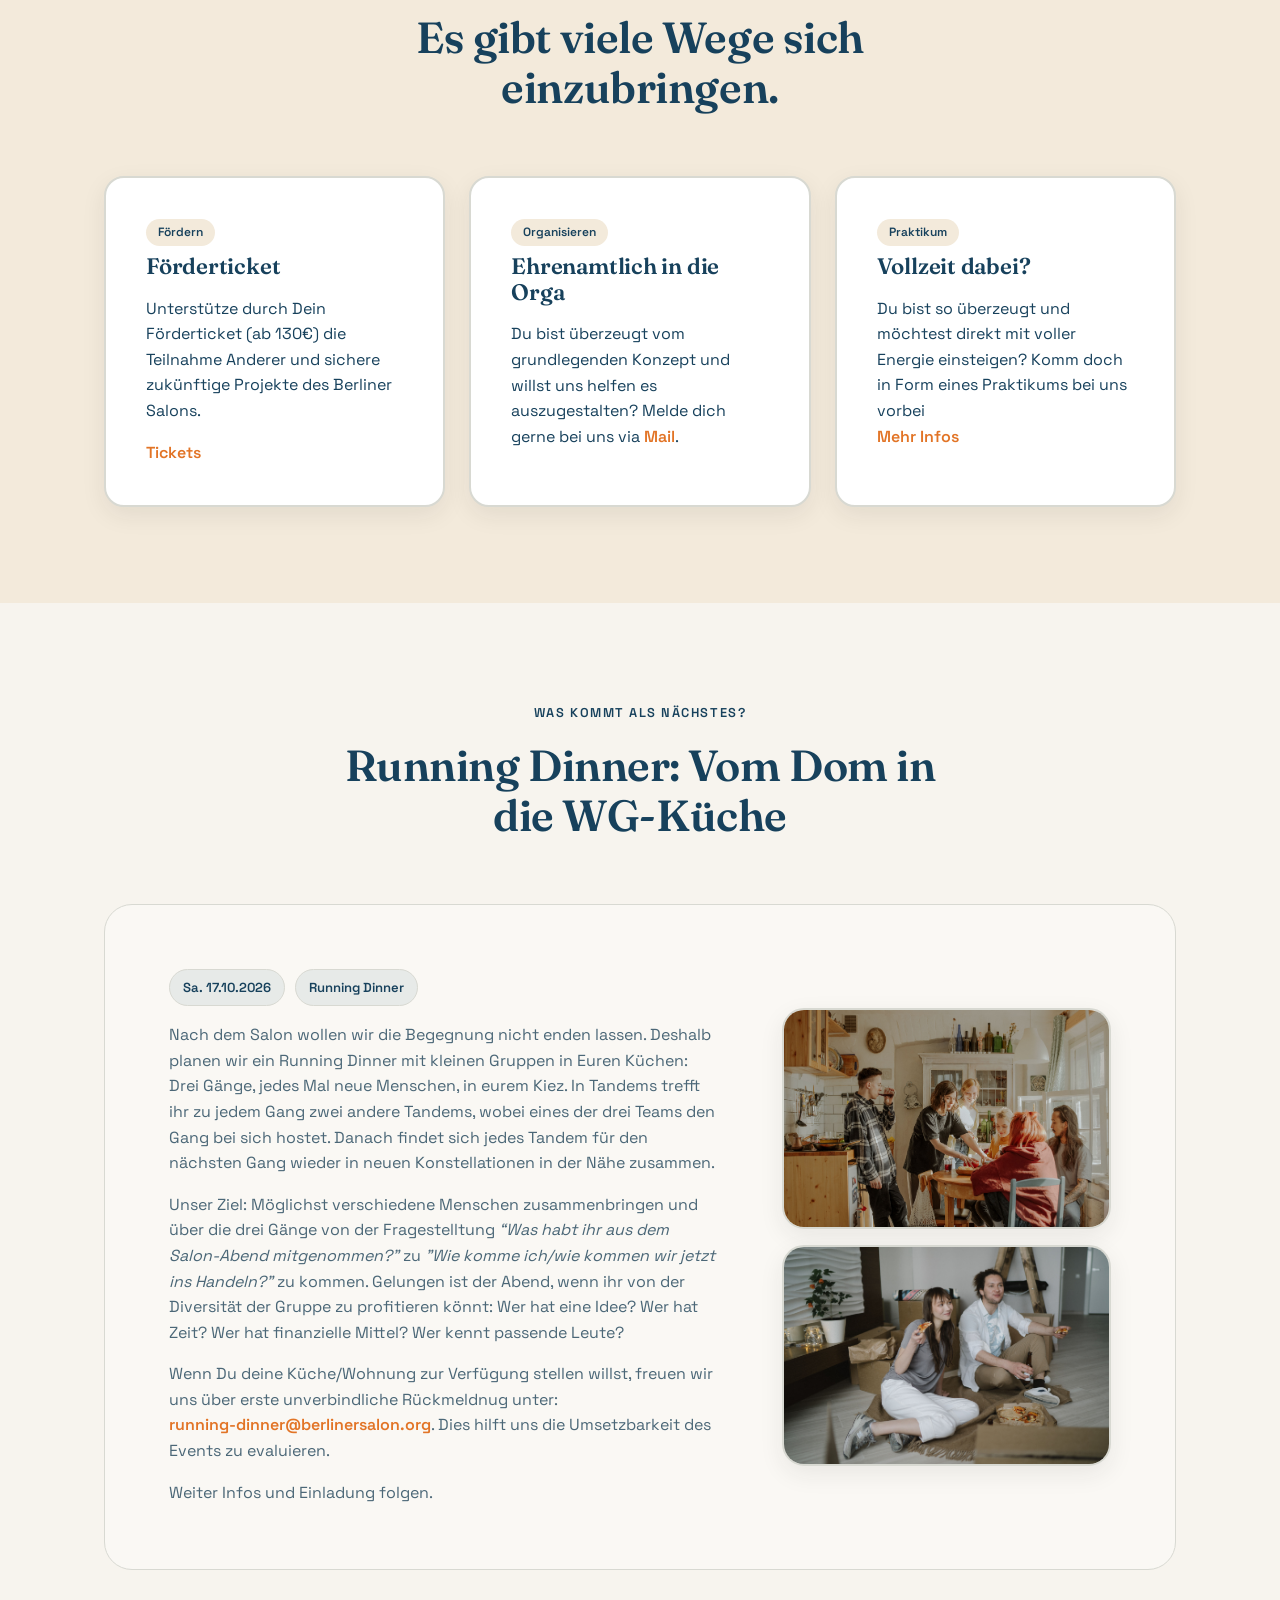
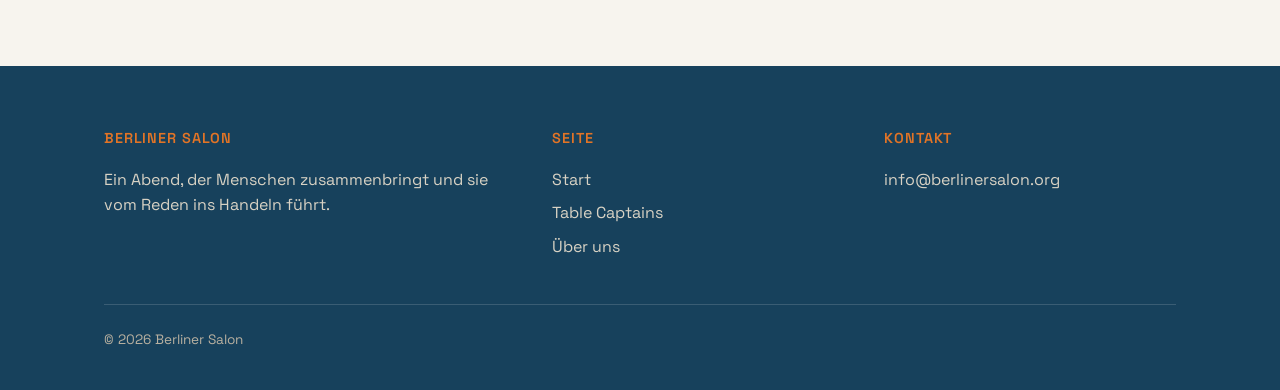
==== commit 8517bc33: "Implement feedback" ====
--- a/index.html
+++ b/index.html
@@ -32,26 +32,52 @@
         <span class="eyebrow">Berliner <span class="salon-word">Salon</span> • Jetzt ist die Zeit</span>
         <h1>Vom Reden ins Handeln</h1>
         <p class="text-lead">
-          Viele gut ausgebildete Menschen möchten sich gesellschaftlich engagieren. Der Schritt vom guten Vorsatz zum konkreten Handeln gelingt ihnen aber oft nicht – nicht aus Gleichgültigkeit, sondern weil der Weg fehlt. Diese Brücke wollen wir an diesem Abend bauen.
+          Viele gut ausgebildete Menschen möchten sich gesellschaftlich engagieren. Der Schritt vom guten Vorsatz zum konkreten Handeln gelingt ihnen aber oft nicht – nicht aus Gleichgültigkeit, sondern weil der Weg fehlt. Diese Brücke wollen wir an diesem Abend beim Berliner Salon bauen.
         </p>
         <div class="hero-actions">
-          <a href="https://luma.com/vsdv1z58" class="btn btn-primary">Tickets ab 20 €</a>
-          <a href="images/sitzplan.png" target="_blank" rel="noopener noreferrer" class="btn btn-outline">Lageplan ansehen</a>
+          <a href="https://luma.com/vsdv1z58" class="btn btn-primary">Hier für den Salon Abend bewerben</a>
         </div>
         <div class="info-pills" aria-label="Eventdetails">
-          <span>30.09.2026</span>
+          <span>Mi. 30.09.2026</span>
           <span>Französischer Dom</span>
           <span>Rotating Dinner</span>
         </div>
-        <p class="event-note">Offizieller Veranstalter: Ev. Akademie Berlin, die uns den Französischen Dom zur Verfügung stellt.</p>
+        <p class="event-note">Offizieller Veranstalter: Evangelische Akademie zu Berlin</p>
       </div>
 
       <div class="gallery-justified" aria-label="Impressionen vom Berliner Salon">
         <img src="data/events/images/salon-jetzt-ist-die-zeit.jpg.avif" alt="Berliner Salon Abend im Französischen Dom">
-        <img src="images/table_closeup.jpeg" alt="Tischgespräch beim Berliner Salon">
+        <img src="images/dom_outside.jpeg" alt="Der Französische Dom von außen">
         <img src="images/table_captains.jpeg" alt="Table Captains im Austausch" class="row-two">
+        <img src="images/entry_doors.jpeg" alt="Blick in den Französischen Dom" class="row-two">
         <img src="images/interior_wide.jpeg" alt="Blick in den Französischen Dom" class="row-two">
-        <img src="images/dom_outside.jpeg" alt="Der Französische Dom von außen" class="row-two">
+        <img src="images/table_closeup.jpeg" alt="Tischgespräch beim Berliner Salon" class="row-two">
+      </div>
+    </div>
+  </section>
+
+  <!-- ==========================================================
+       ERFAHRUNGSBERICHTE
+       Nutzt die .quote-Klasse für hervorgehobene Zitate.
+       ========================================================== -->
+  <section class="container section" style="padding-top: var(--space-md);">
+    <span class="eyebrow">Impressionen</span>
+    <div class="grid grid-2" style="margin-top: 0;">
+      <div class="card quote-card">
+        <blockquote class="quote">„Der Berliner Salon macht vor, wie Zukunft entsteht: durch echtes Zuhören, durch mutige Fragen und durch Räume, in denen neue Ideen Resonanz finden dürfen."</blockquote>
+        <p style="color: var(--color-ink-soft);">— Franziska Anders, Salon-Gast</p>
+      </div>
+      <div class="card quote-card">
+        <blockquote class="quote">„Es war ein sehr anregender Abend mit inspirierenden Gesprächen an einem wunderbaren Ort, klasse Format"</blockquote>
+        <p style="color: var(--color-ink-soft);">— Dr. Sven-Peter Heyn, Salon-Gast</p>
+      </div>
+      <div class="card quote-card">
+        <blockquote class="quote">„Es war mir eine Freude dabeizusein - und die Begegnungen und Gespräche waren sehr inspirierend und bereichernd!"</blockquote>
+        <p style="color: var(--color-ink-soft);">— Eva-Maria McCormack, Table Captain</p>
+      </div>
+      <div class="card quote-card">
+        <blockquote class="quote">„Es war ein wundervoller Abend mit unglaublich interessanten und inspirierenden Menschen."</blockquote>
+        <p style="color: var(--color-ink-soft);">— Muska Ahmadsei, Table Captain</p>
       </div>
     </div>
   </section>
@@ -68,7 +94,7 @@
           <p>Der Berliner Salon „Jetzt ist die Zeit“ ist ein Abend, der genau dieser Frage gewidmet ist: Wie können wir uns gemeinsam den drängenden Fragen unserer Zeit stellen? Die Antwort liegt nicht nur in Diskussionen, sondern in konkretem, gemeinsamem Handeln.</p>
         </div>
         <div class="card">
-          <p>Über ein dreigängiges Menü hinweg wechseln die Gäste die Tische und kommen mit Menschen ins Gespräch, die Verantwortung übernommen haben – in Wissenschaft, Politik, Sozialer Arbeit, Kultur und Unternehmertum.</p>
+          <p>Während des dreigängigen Menüs wechseln die Gäste die Tische und kommen mit Table Captains ins Gespräch, die in verschiedenen Bereichen wie Wissenschaft, Politik, Sozialer Arbeit, Kultur und Unternehmertum Verantwortung übernommen haben. Erfahre wie Du sie unterstützen kannst, oder lass Dich einfach nur inspirieren.</p>
         </div>
       </div>
     </div>
@@ -78,20 +104,46 @@
     <div class="section-head">
       <span class="eyebrow">Gesichter des Salons</span>
       <h2>Unsere Table Captains</h2>
-      <p class="text-lead">Sie bringen ihren Input aus unterschiedlichen Projekten mit und zeigen auf, was in der Zivilgesellschaft möglich ist. Viele von ihnen sind Menschen, die Verantwortung übernommen haben und andere zum Mitmachen ermutigen.</p>
-    </div>
-
+      <p class="text-lead">Bei vertraulichen Tischgesprächen könnt ihr Euch bei drei Gängen jedes Mal von einer neuen spannenden Personen und ihrer Erfahrungen inspirieren lassen. Sie zeigen auf, was in der Zivilgesellschaft möglich ist und wie sie ins Handeln gekommen sind.</p>
+    </div>
+
+    <!-- Container für die ersten 3 Table Captains (sichtbar) -->
     <div class="grid grid-3" id="featured-table-captains"></div>
 
+    <!-- Container für alle Table Captains (zuerst ausgeblendet) -->
+    <div class="grid grid-3" id="all-table-captains" style="display: none; margin-top: var(--space-lg);"></div>
+
     <div style="text-align:center; margin-top: var(--space-xl);">
-      <a href="tableCaptains.html" class="btn btn-outline">Alle Table Captains ansehen</a>
+      <button id="toggle-table-captains-btn" class="btn btn-outline">Alle Table Captains laden</button>
+    </div>
+    <div style="text-align:center; margin-top: var(--space-md);">
+      <a href="https://luma.com/vsdv1z58" class="btn btn-primary">Hier für den Salon Abend bewerben</a>
     </div>
   </section>
 
   <section class="section section-alt">
     <div class="container">
       <div class="section-head">
-        <span class="eyebrow">Sponsoren und Unterstützer</span>
+        <span class="eyebrow">Rotating Dinner</span>
+        <h2>Wie wir den Abend genießen</h2>
+      </div>
+      <div class="running-dinner-box rotating-dinner-box" >
+        <div class="running-dinner-copy">
+          <p>Der Kreuzberger Himmel ist der lebende Beweis dafür, dass Integration und gesellschaftlicher Zusammenhalt nicht nur theoretisch möglich, sondern durch konkretes, gemeinsames Handeln erfolgreich gelingen können. Bereits beim ersten Salon war der Initiator <a class="inline-link" href="tableCaptainPortrait.html?id=andreas_toelke">Andreas Tölke</a> als Table Captain dabei und wir freuen uns erneut auf ein leckeres Catering mit simpler Getränkeversorgung an Wasser und Wein.</p>
+        </div>
+        <div>
+          <a href="https://kreuzberger-himmel.de" class="rotating-dinner-img">
+            <img src="images/kreuzberger_himmel_logo.png" alt="Kreuzberger Keller Logo" >
+          </a>
+        </div>
+      </div>
+    </div>
+  </section>
+
+  <section class="section">
+    <div class="container">
+      <div class="section-head">
+        <span class="eyebrow">Engagement- und Förderpartner</span>
         <h2>Mit Unterstützung entsteht der Abend.</h2>
       </div>
 
@@ -108,69 +160,63 @@
           <div class="sponsor-card">
           <div class="sponsor-card-inner">
             <img src="data/events/images/mkk-logo.svg" alt="mkk">
-            <p>Diese Partnerschaft ist selbst ein kleines Stück Salonwirkung: Ein Gast der mkk beim ersten Berliner Salon nahm aus dem Abend eine konkrete Verbindung mit – und brachte anschließend eine Kooperation mit der Hacker School auf den Weg. Dass die mkk nun den zweiten Salon als Förderpartner unterstützt, freut uns deshalb besonders.</p>
+            <p>Diese Partnerschaft ist selbst ein kleines Stück Salonwirkung: Ein Salon-Gast der mkk beim ersten Berliner Salon nahm aus dem Abend eine konkrete Verbindung mit – und brachte anschließend eine Kooperation mit der Hacker School auf den Weg. Dass die mkk nun den zweiten Salon als Förderpartner unterstützt, freut uns deshalb besonders.</p>
           </div>
         </div>
         </a>
       </div>
-      <div style="margin-top: var(--space-md); background: var(--color-card);" class="sponsor-card">
-        <div class="sponsor-card-inner">
-          <p>Dahinter steht auch eine gemeinsame Überzeugung: Gesellschaftliches Engagement schafft Verbindung und Teilhabe – und soziale Verbundenheit ist auch eine wichtige Ressource für Gesundheit und Prävention.</p>
-        </div>
-      </div>
-    </div>
-  </section>
-
-  <section class="section">
+    </div>
+  </section>
+
+  <section class="section section-alt">
     <div class="container">
       <div class="section-head center">
-        <span class="eyebrow">Wie kann ich helfen?</span>
-        <h2>Es gibt viele Wege, mitzuwirken.</h2>
-      </div>
-
+        <span class="eyebrow">Wie kann ich unterstützen?</span>
+        <h2>Es gibt viele Wege sich einzubringen.</h2>
+      </div>
       <div class="help-grid">
         <div class="card help-card">
-          <span class="badge">Sponsoren</span>
-          <h3>Sponsortickets</h3>
-          <p>Unterstütze den Abend finanziell durch das Supporterticket (ab 130€) und ermögliche Menschen den Besuch, die sonst nicht teilnehmen könnten.</p>
+          <span class="badge">Fördern</span>
+          <h3>Förderticket</h3>
+          <p>Unterstütze durch Dein Förderticket (ab 130€) die Teilnahme Anderer und sichere zukünftige Projekte des Berliner Salons.</p>
           <a href="https://luma.com/vsdv1z58" class="text-link">Tickets</a>
         </div>
         <div class="card help-card">
           <span class="badge">Organisieren</span>
           <h3>Ehrenamtlich in die Orga</h3>
-          <p>Du bist überzeugt vom grundlegenden Konstept und willst uns helfen es auszugestalten? Melde dich gerne bei uns via <a href="mailto:info@berlinersalon.org" class="inline-link"> Mail</a> oder schau dir unsere <a href="https://goodjobs.eu/jobs/founders-associate-praktikum-community-salons-social-impact-gn-berliner-salon-community" class="inline-link">Praktikumsstelle</a> an.</p>
+          <p>Du bist überzeugt vom grundlegenden Konzept und willst uns helfen es auszugestalten? Melde dich gerne bei uns via <a href="mailto:info@berlinersalon.org" class="inline-link"> Mail</a>.</p>
         </div>
         <div class="card help-card">
-          <span class="badge">Raum</span>
-          <h3>Running Dinner: Küche zur Verfügung stellen</h3>
-          <p>Nach dem Salon geht es weiter. Stelle Deine Küche zur Verfügung und hoste Gäste aus den Salons für einen Gang. Melde dich gerne via: <a href="mailto:info@berlinersalon.org" class="inline-link"> info@berlinersalon.org</a></p>
-          <a href="index.html#running-dinner" class="text-link">Mehr Infos</a>
-        </div>
-      </div>
-    </div>
-  </section>
-
-  <section class="section section-alt">
+          <span class="badge">Praktikum</span>
+          <h3>Vollzeit dabei?</h3>
+          <p>Du bist so überzeugt und möchtest direkt mit voller Energie einsteigen? Komm doch in Form eines Praktikums bei uns vorbei</p>
+          <a href="https://goodjobs.eu/jobs/founders-associate-praktikum-community-salons-social-impact-gn-berliner-salon-community" class="inline-link" class="text-link">Mehr Infos</a>
+        </div>
+      </div>
+    </div>
+  </section>
+
+  <section class="section">
     <div class="container" id="running-dinner">
       <div class="section-head center">
         <span class="eyebrow">Was kommt als Nächstes?</span>
-        <h2>Running Dinner: Von WG-Küche zum Speisesaal</h2>
+        <h2>Running Dinner: Vom Dom in die WG-Küche</h2>
       </div>
       <div class="running-dinner-box">
         <div class="running-dinner-copy">
-          <p>Nach dem Salon wollen wir die Begegnung nicht enden lassen. Deshalb planen wir ein offenes Running Dinner mit kleinen Gruppen in Euren Küchen: Drei Gänge, jedes Mal neue Menschen, in eurem Kiez. In zweier Paarungen trefft ihr zu jedem Gang zwei anderen Teams, wobei eines der drei Teams den Gang hostet. Danach findet sich jedes Team für den nächsten Gang wieder mit neuen zweier Paarungn in der Nähe zusammen.</p>
-          <p>Unser Ziel: Möglichst verschiedene Menschen zusammenbringen und durch die drei Gänge von der Fragestelltung <i>"Was beeindruckt/stört uns?"</i> zu <i>"Wie werden wir sechs nun handeln?"</i> zu kommen. Es kann also gut sein, dass Du beim ersten Gang auf einer Bierkiste sitzt und beim nächsten im Designer-Stuhl. Das ist das Ziel – von der Diversität der Gruppe zu profitieren – Wer hat Zeit? Wer hat finanzielle Mittel?</p>
-          <p>Wenn Du ein einen Tisch oder eine ruhige, einladende Ecke zur Verfügung stellen willst, freuen wir uns über erste unverbindliche Rückmeldnug unter: <a href="mailto:running-dinner@berlinersalon.org" class="inline-link">running-dinner@berlinersalon.org</a>. Dies hilft uns die Umsetzbarkeit des Events zu evaluieren.</p>
+          <div class="info-pills" style="margin-top: 0"; aria-label="Eventdetails">
+            <span>Sa. 17.10.2026</span>
+            <span>Running Dinner</span>
+          </div>
+          <p>Nach dem Salon wollen wir die Begegnung nicht enden lassen. Deshalb planen wir ein Running Dinner mit kleinen Gruppen in Euren Küchen: Drei Gänge, jedes Mal neue Menschen, in eurem Kiez. In Tandems trefft ihr zu jedem Gang zwei andere Tandems, wobei eines der drei Teams den Gang bei sich hostet. Danach findet sich jedes Tandem für den nächsten Gang wieder in neuen Konstellationen in der Nähe zusammen.</p>
+          <p>Unser Ziel: Möglichst verschiedene Menschen zusammenbringen und über die drei Gänge von der Fragestelltung <i>“Was habt ihr aus dem Salon-Abend mitgenommen?”</i> zu <i>"Wie komme ich/wie kommen wir jetzt ins Handeln?”</i> zu kommen. Gelungen ist der Abend, wenn ihr von der Diversität der Gruppe zu profitieren könnt: Wer hat eine Idee? Wer hat Zeit? Wer hat finanzielle Mittel? Wer kennt passende Leute?</p>
+          <p>Wenn Du deine Küche/Wohnung zur Verfügung stellen willst, freuen wir uns über erste unverbindliche Rückmeldnug unter: <a href="mailto:running-dinner@berlinersalon.org" class="inline-link">running-dinner@berlinersalon.org</a>. Dies hilft uns die Umsetzbarkeit des Events zu evaluieren.</p>
           <p>Weiter Infos und Einladung folgen.</p>
-          <div class="info-pills" aria-label="Eventdetails">
-            <span>17.10.2026</span>
-            <span>Running Dinner</span>
-          </div>
         </div>
 
         <div class="running-dinner-gallery">
           <img src="images/wg_kitchen_2.jpg" alt="WG Küche">
-          <img src="images/fancy_dinner.jpg" alt="Schickes Abendessen">
+          <img src="images/pizza_floor.jpg" alt="Pizza auf dem Boden">
         </div>
       </div>
     </div>
@@ -251,11 +297,12 @@
   <script src="data/tableCaptains/volker_wissing.js"></script>
   <script src="data/tableCaptains/wolfgang_gruendinger.js"></script>
   <script>
-    function renderFeaturedTableCaptains() {
-      const container = document.getElementById('featured-table-captains');
-      if (!container) return;
-
-      container.innerHTML = getFeaturedTableCaptains().map((person) => `
+    // Hilfsfunktion zum Erstellen der Card-Markups
+    function cardMarkup(person, showTable = true) {
+      const hasOrg = person.tags?.company && person.tags.company.trim() !== '';
+      const hasTable = person.table && person.table.trim() !== '';
+
+      return `
         <a class="card person-card" href="tableCaptainPortrait.html?id=${person.id}">
           <div class="person-avatar" style="background-color: var(--color-primary-light);">
             <img src="data/tableCaptains/images/${person.picture}" alt="${person.name}">
@@ -263,14 +310,69 @@
           <h3>${person.name}</h3>
           <p style="color: var(--color-ink-soft);">${person.shortDescription}</p>
           <div class="tags" style="margin-top: var(--space-sm);">
-            ${person.tags?.company ? `<span class="tag company"><img src="icons/company.svg" alt="Organisation" class="icon"> ${person.tags.company}</span>` : ''}
+            ${hasOrg ? `<span class="tag company"><img src="icons/company.svg" alt="Organisation" class="icon"> ${person.tags.company}</span>` : ''}
             ${person.tags?.event ? `<span class="tag event"><img src="icons/calendar.svg" alt="Event" class="icon"> ${person.tags.event}</span>` : ''}
           </div>
+          ${showTable && hasTable ? `<span class="person-table">Tisch ${person.table}</span>` : ''}
         </a>
-      `).join('');
+      `;
     }
 
-    document.addEventListener('DOMContentLoaded', renderFeaturedTableCaptains);
+    function renderFeaturedAndAllTableCaptains() {
+      const featuredContainer = document.getElementById('featured-table-captains');
+      const allContainer = document.getElementById('all-table-captains');
+      if (!featuredContainer || !allContainer) return;
+
+      // Alle Captains holen und alphabetisch sortieren (nach Nachname)
+      const all = [...getAllTableCaptains()].sort((a, b) => {
+        const getNachname = (name) => name.trim().split(' ').pop();
+        return getNachname(a.name).localeCompare(getNachname(b.name), 'de');
+      });
+
+      // Nur die des aktuellen Events (Jetzt ist die Zeit – 2026)
+      const currentEventCaptains = all.filter(p => p.tags?.event === 'Jetzt ist die Zeit – 2026');
+
+      // Die ersten 3 für die Vorschau (featured)
+      const featured = currentEventCaptains.slice(0, 3);
+      featuredContainer.innerHTML = featured.map(p => cardMarkup(p, true)).join('');
+
+      // Alle für den ausgeklappten Zustand
+      allContainer.innerHTML = currentEventCaptains.map(p => cardMarkup(p, true)).join('');
+    }
+
+    function setupToggleButton() {
+      const btn = document.getElementById('toggle-table-captains-btn');
+      const featuredContainer = document.getElementById('featured-table-captains');
+      const allContainer = document.getElementById('all-table-captains');
+      
+      if (!btn || !featuredContainer || !allContainer) return;
+
+      let isExpanded = false;
+
+      btn.addEventListener('click', function() {
+        isExpanded = !isExpanded;
+
+        if (isExpanded) {
+          // Ausklappen: featured ausblenden, alle anzeigen
+          featuredContainer.style.display = 'none';
+          allContainer.style.display = 'grid';
+          btn.textContent = 'Weniger Table Captains anzeigen';
+        } else {
+          // Einklappen: alle ausblenden, featured anzeigen
+          allContainer.style.display = 'none';
+          featuredContainer.style.display = 'grid';
+          btn.textContent = 'Alle Table Captains laden';
+          
+          // Zum featured Table Captains Container scrollen
+          featuredContainer.scrollIntoView({ behavior: 'smooth', block: 'start' });
+        }
+      });
+    }
+
+    document.addEventListener('DOMContentLoaded', function() {
+      renderFeaturedAndAllTableCaptains();
+      setupToggleButton();
+    });
   </script>
   <script src="js/main.js"></script>
 </body>
--- a/css/style.css
+++ b/css/style.css
@@ -216,6 +216,11 @@
   padding-inline: var(--space-md);
 }
 
+.container h1, h2 {
+  margin-bottom: var(--space-md);
+}
+
+
 .section {
   padding-block: var(--space-2xl);
 }
@@ -325,7 +330,7 @@
 }
 
 .gallery-justified img {
-  height: 220px;
+  height: 275px;
   width: auto;
   flex-grow: 0;
   flex-shrink: 0;
@@ -337,7 +342,7 @@
 }
 
 .gallery-justified .row-two{
-  height: 140px;
+  height: 105px;
   /* width: auto;
   flex-grow: 0.0;
   flex-shrink: 0;
@@ -447,9 +452,20 @@
   padding: var(--space-xl);
 }
 
+.rotating-dinner-box {
+  grid-template-columns: 1.5fr 0.5fr;
+}
+
 @media (max-width: 720px) {
-  .running-dinner-box {
+  .running-dinner-box,
+  .rotating-dinner-box {
     grid-template-columns: 1fr;
+  }
+  .rotating-dinner-img {
+    display: flex;
+    justify-content: center;
+    width: 70%;
+    margin: auto;
   }
 }
 
@@ -754,6 +770,10 @@
   z-index: 2;
 }
 
+.card h2, h3 {
+  margin-bottom: var(--space-sm);
+}
+
 /* Karten bekommen beim Hover mehr Fokus statt einer Rotation. */
 /* @media (min-width: 700px) {
   .card--tilt-left,
@@ -1091,6 +1111,7 @@
 
 .hero-actions {
   display: flex;
+  /* justify-content: center; */
   flex-wrap: wrap;
   gap: var(--space-sm);
   margin-top: var(--space-lg);
@@ -1231,16 +1252,21 @@
   border-radius: var(--radius-pill);
   background-color: var(--color-bg-alt);
   color: var(--color-petrol);
+  margin-bottom: var(--space-xs);
 }
 
 /* Zitat, z. B. Erfahrungsbericht auf der Community-Seite */
 .quote {
   font-family: var(--font-display);
-  font-size: 1.3rem;
+  font-size: 1rem;
   font-style: italic;
   border-left: 4px solid var(--color-yellow);
   padding-left: var(--space-md);
-  margin-block: var(--space-md);
+  margin-bottom: var(--space-md);
+}
+
+.quote-card {
+  padding: var(--space-lg);
 }
 
 /* Statistik-Block, z. B. "1.240 Ehrenamtliche" auf der Startseite */
@@ -1334,4 +1360,5 @@
   .event-card {
     flex-direction: column;
   }
-}+}
+
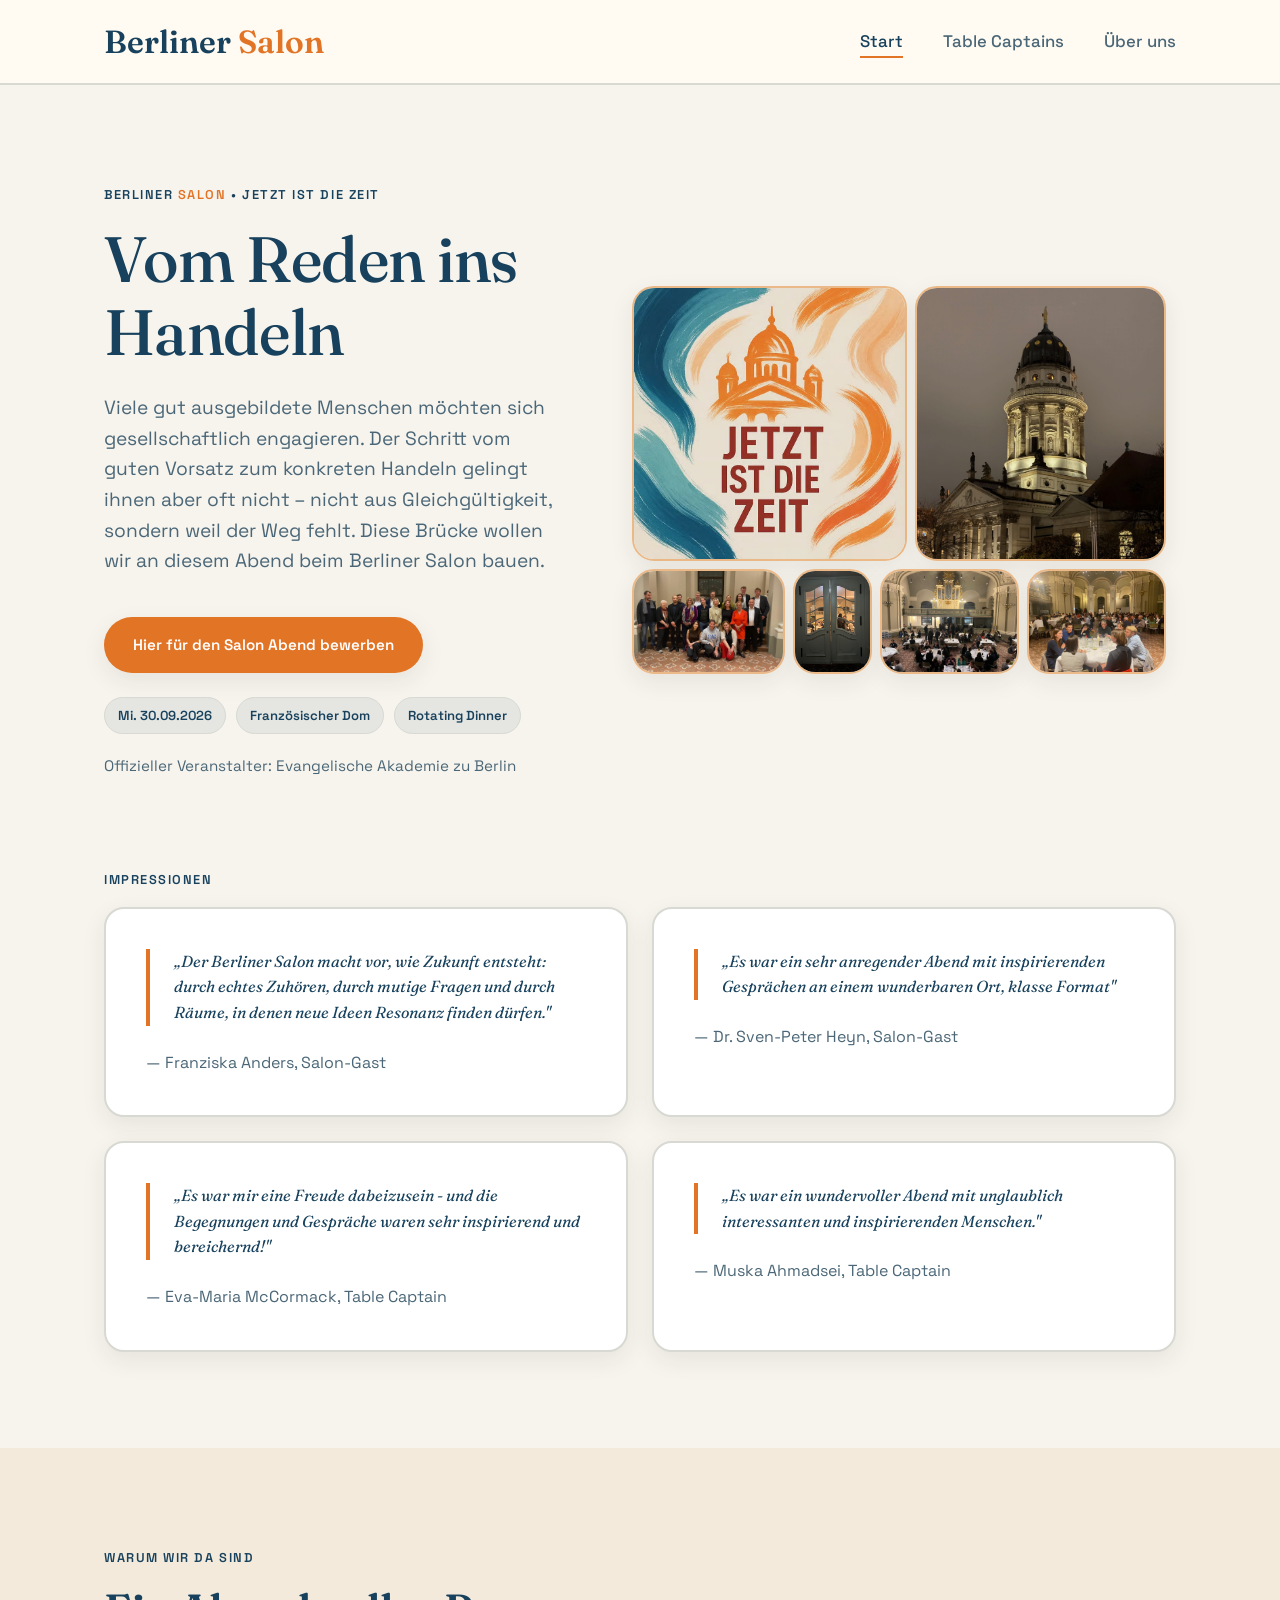
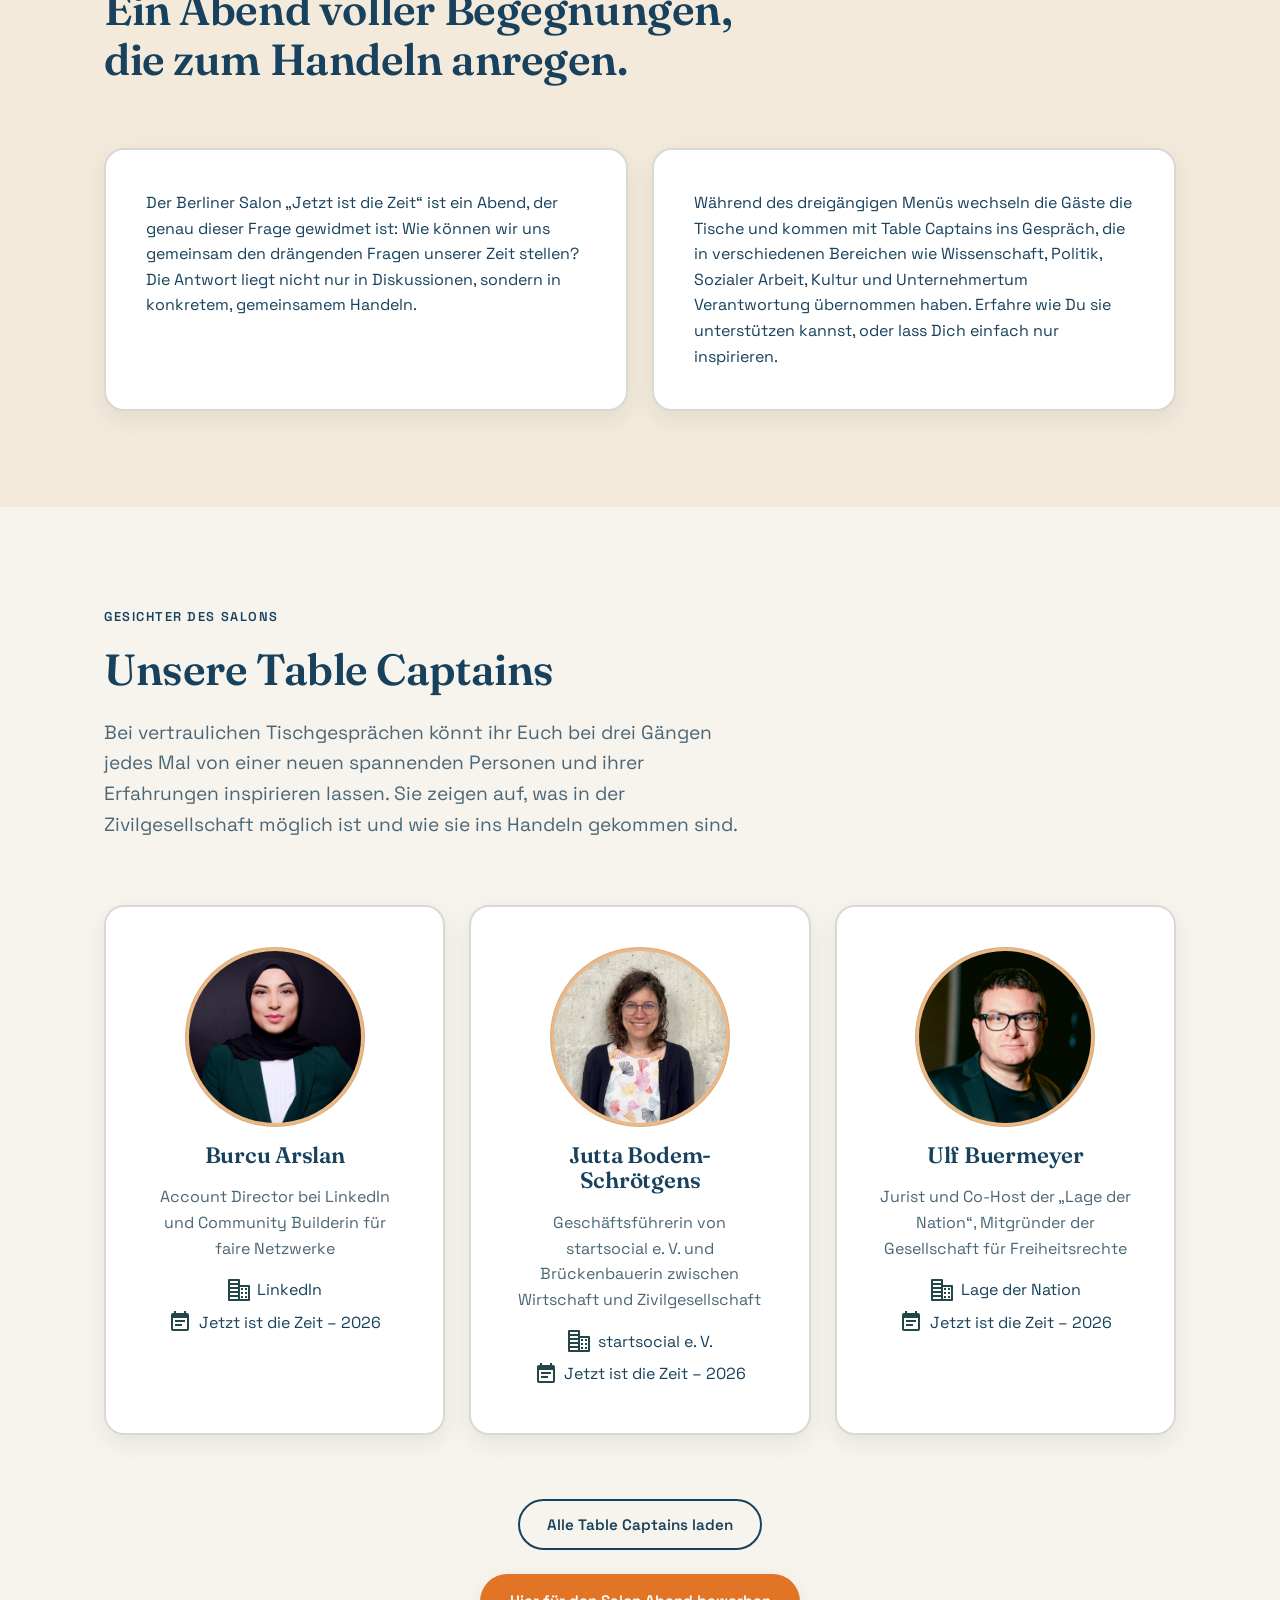
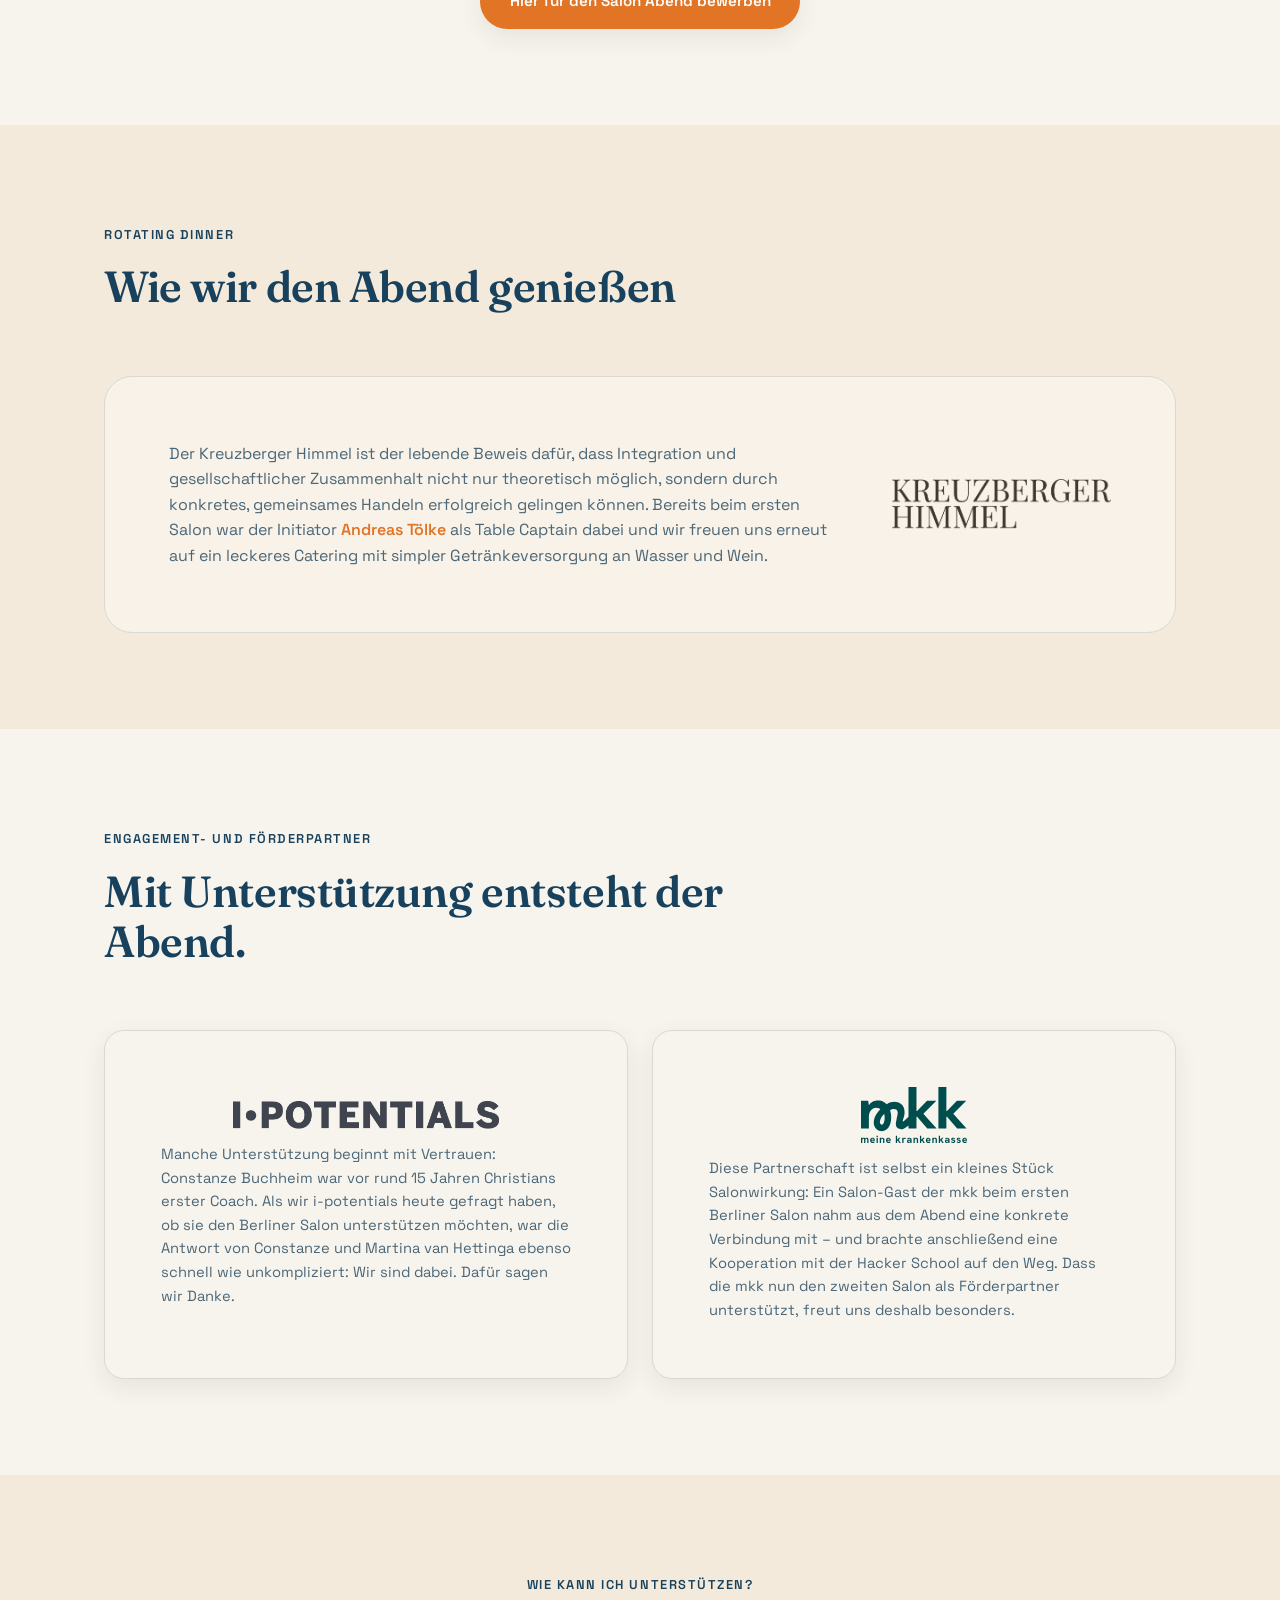
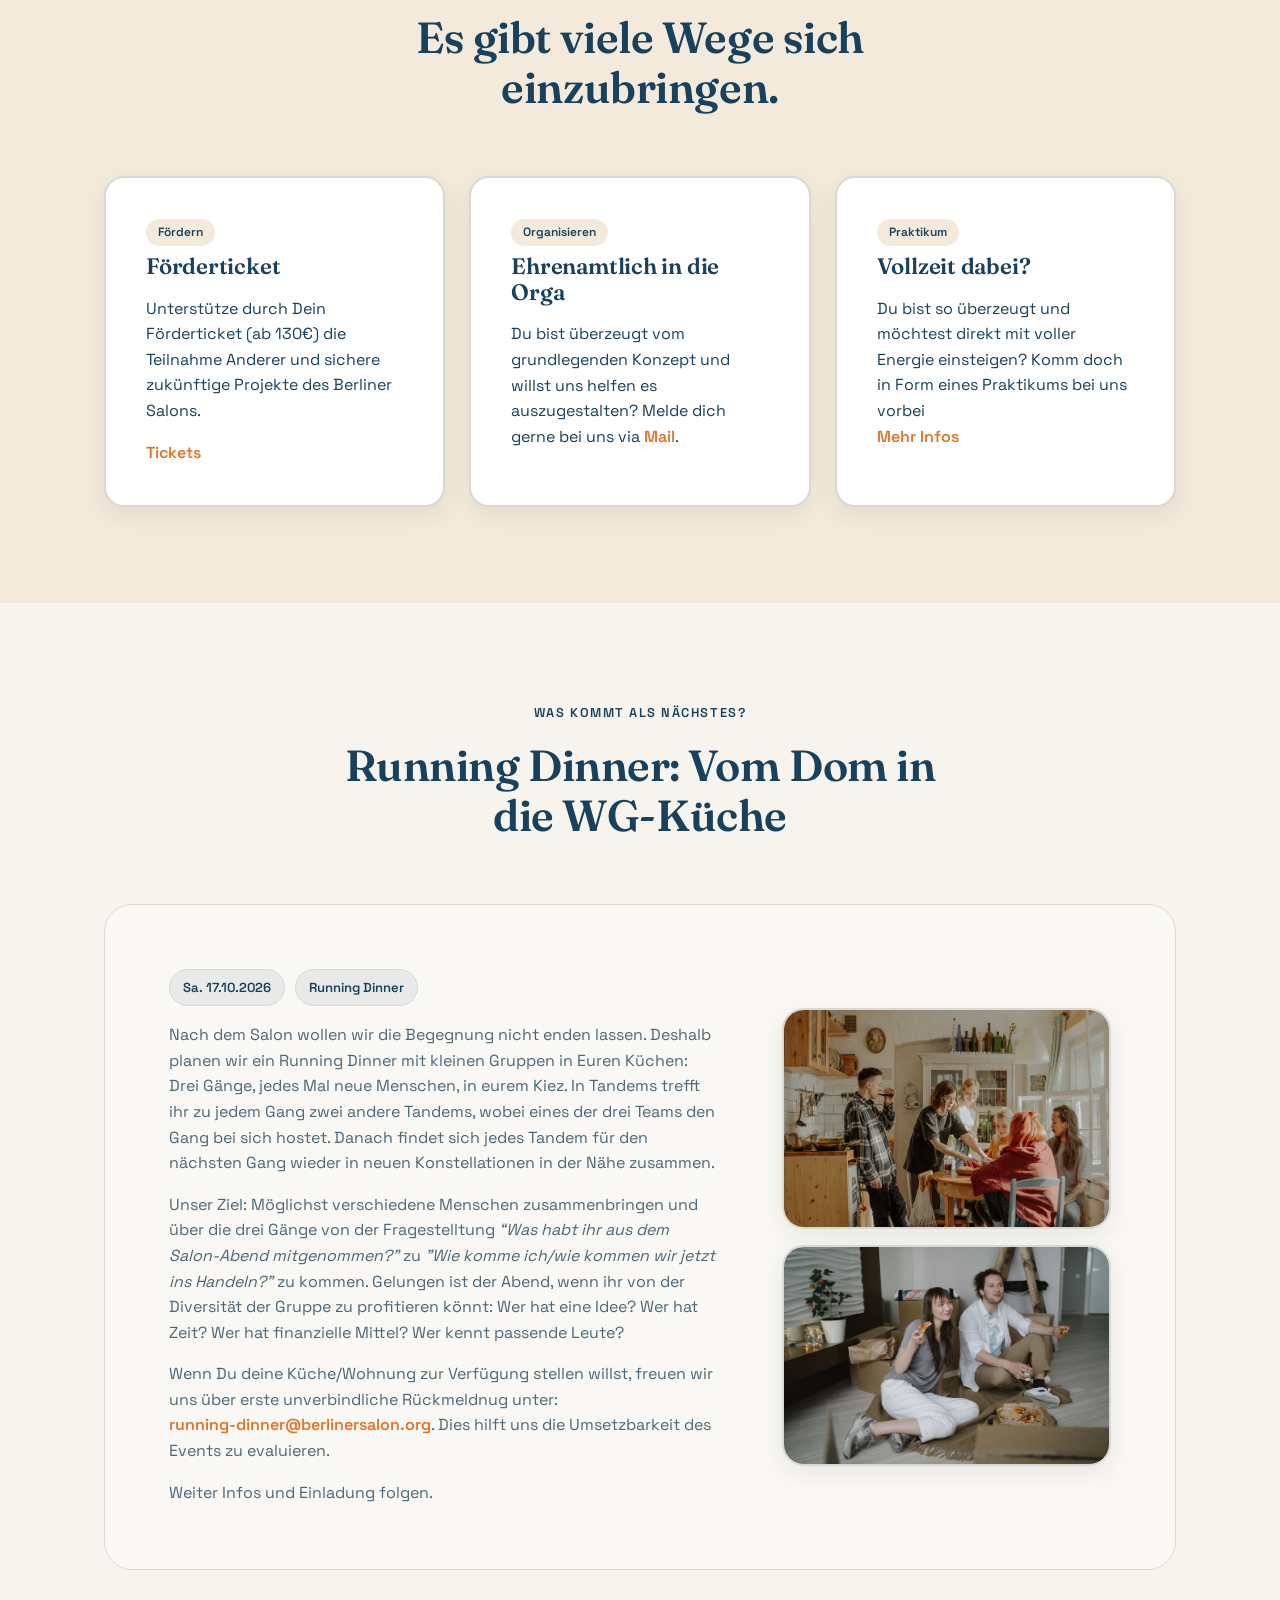
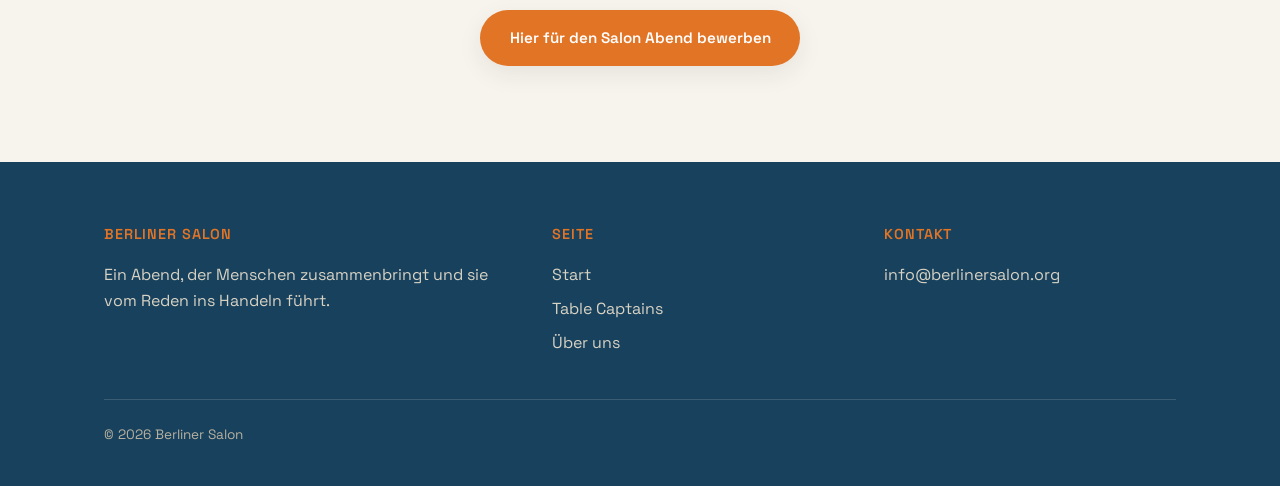
==== commit f30da8c8: "add button for application at the end of page" ====
--- a/index.html
+++ b/index.html
@@ -218,6 +218,9 @@
           <img src="images/wg_kitchen_2.jpg" alt="WG Küche">
           <img src="images/pizza_floor.jpg" alt="Pizza auf dem Boden">
         </div>
+      </div>
+      <div style="text-align:center; margin-top: var(--space-lg);">
+        <a href="https://luma.com/vsdv1z58" class="btn btn-primary">Hier für den Salon Abend bewerben</a>
       </div>
     </div>
   </section>  
--- a/css/style.css
+++ b/css/style.css
@@ -1269,6 +1269,10 @@
   padding: var(--space-lg);
 }
 
+.about-person-card {
+  padding: var(--space-md);
+}
+
 /* Statistik-Block, z. B. "1.240 Ehrenamtliche" auf der Startseite */
 .stat {
   text-align: center;
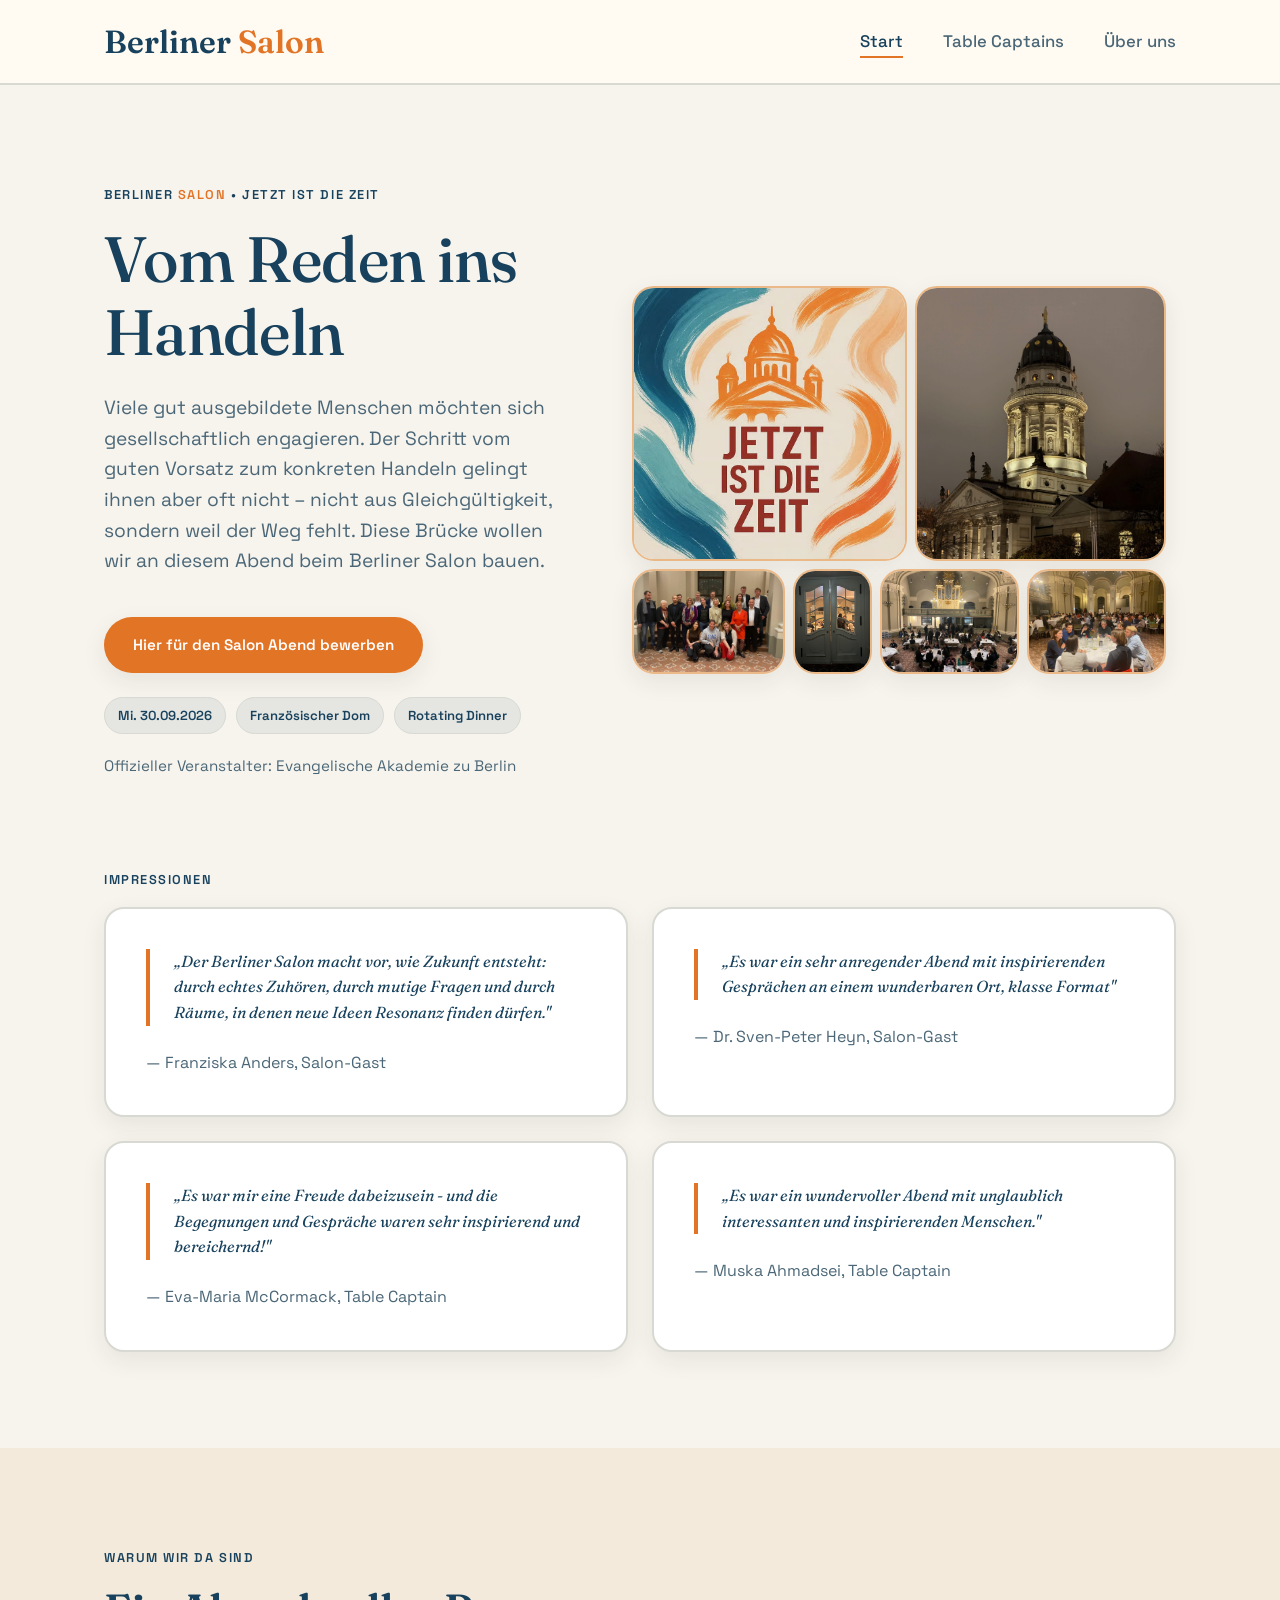
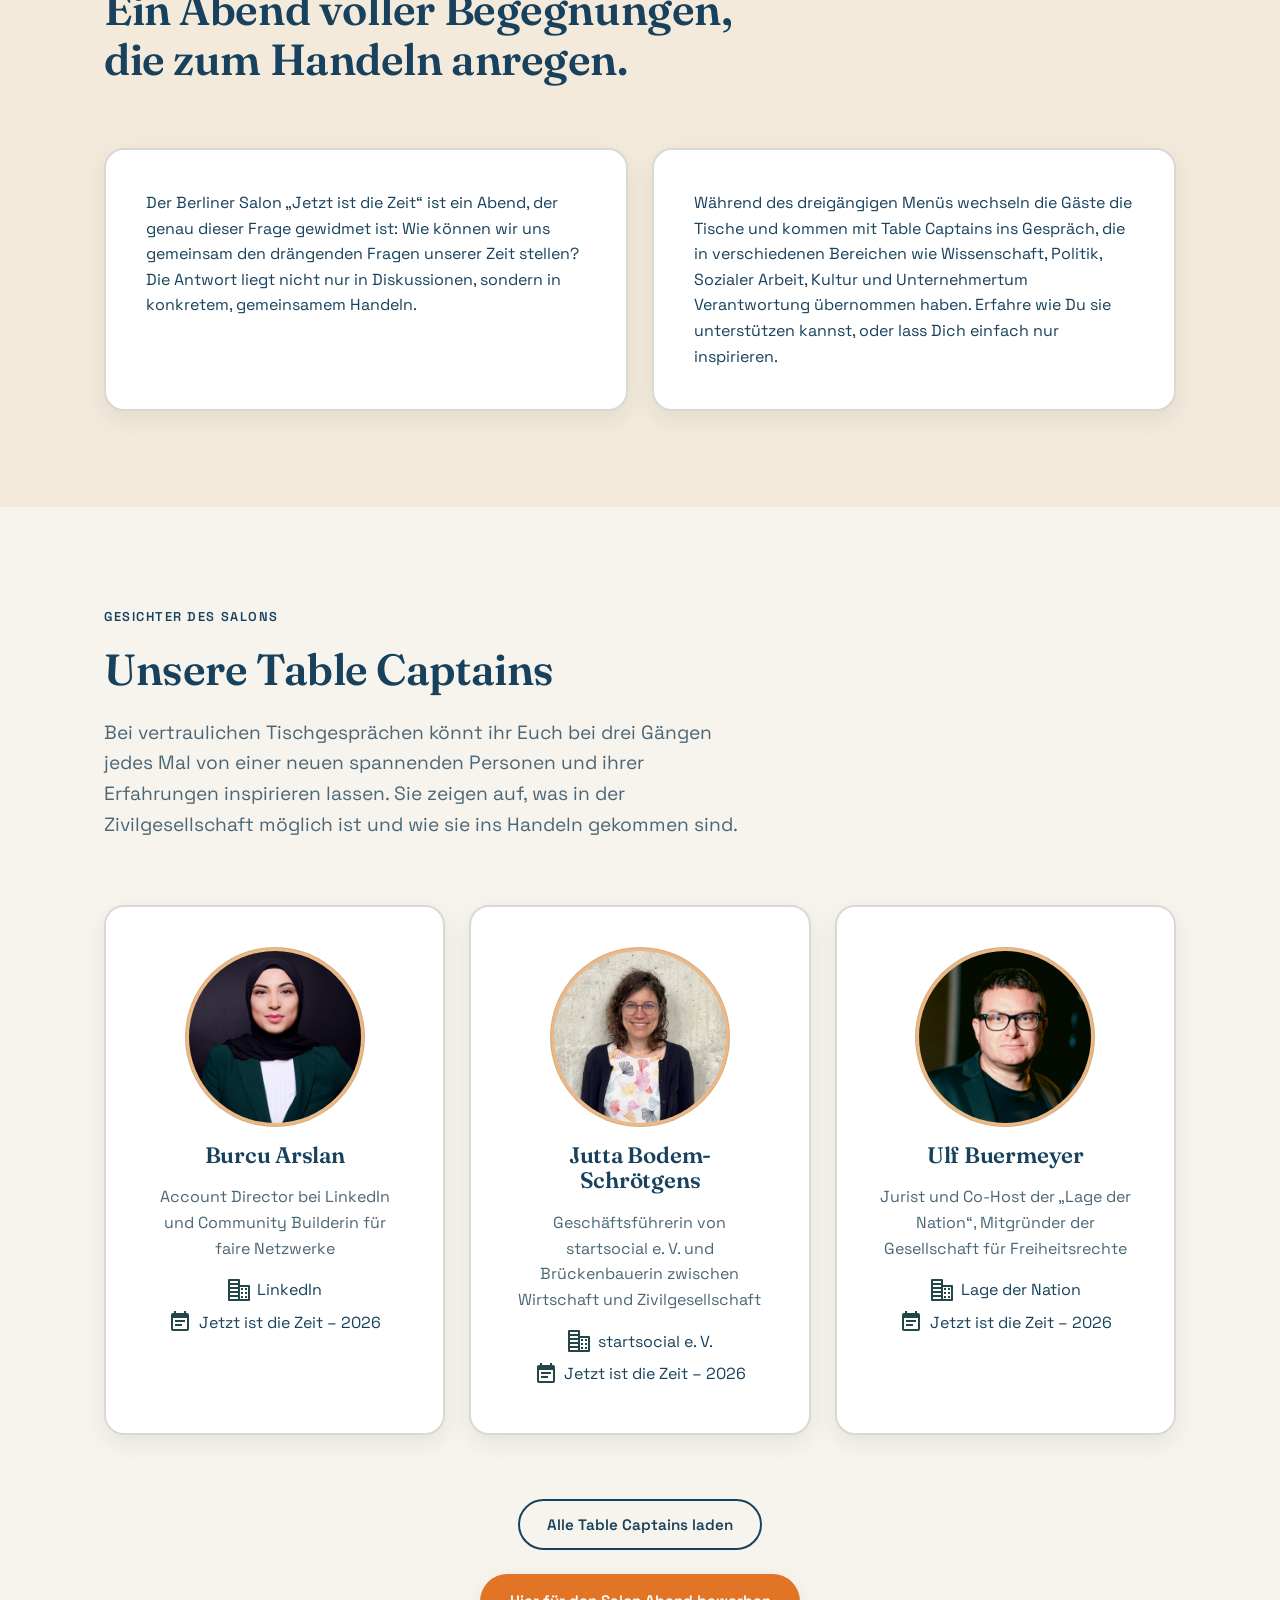
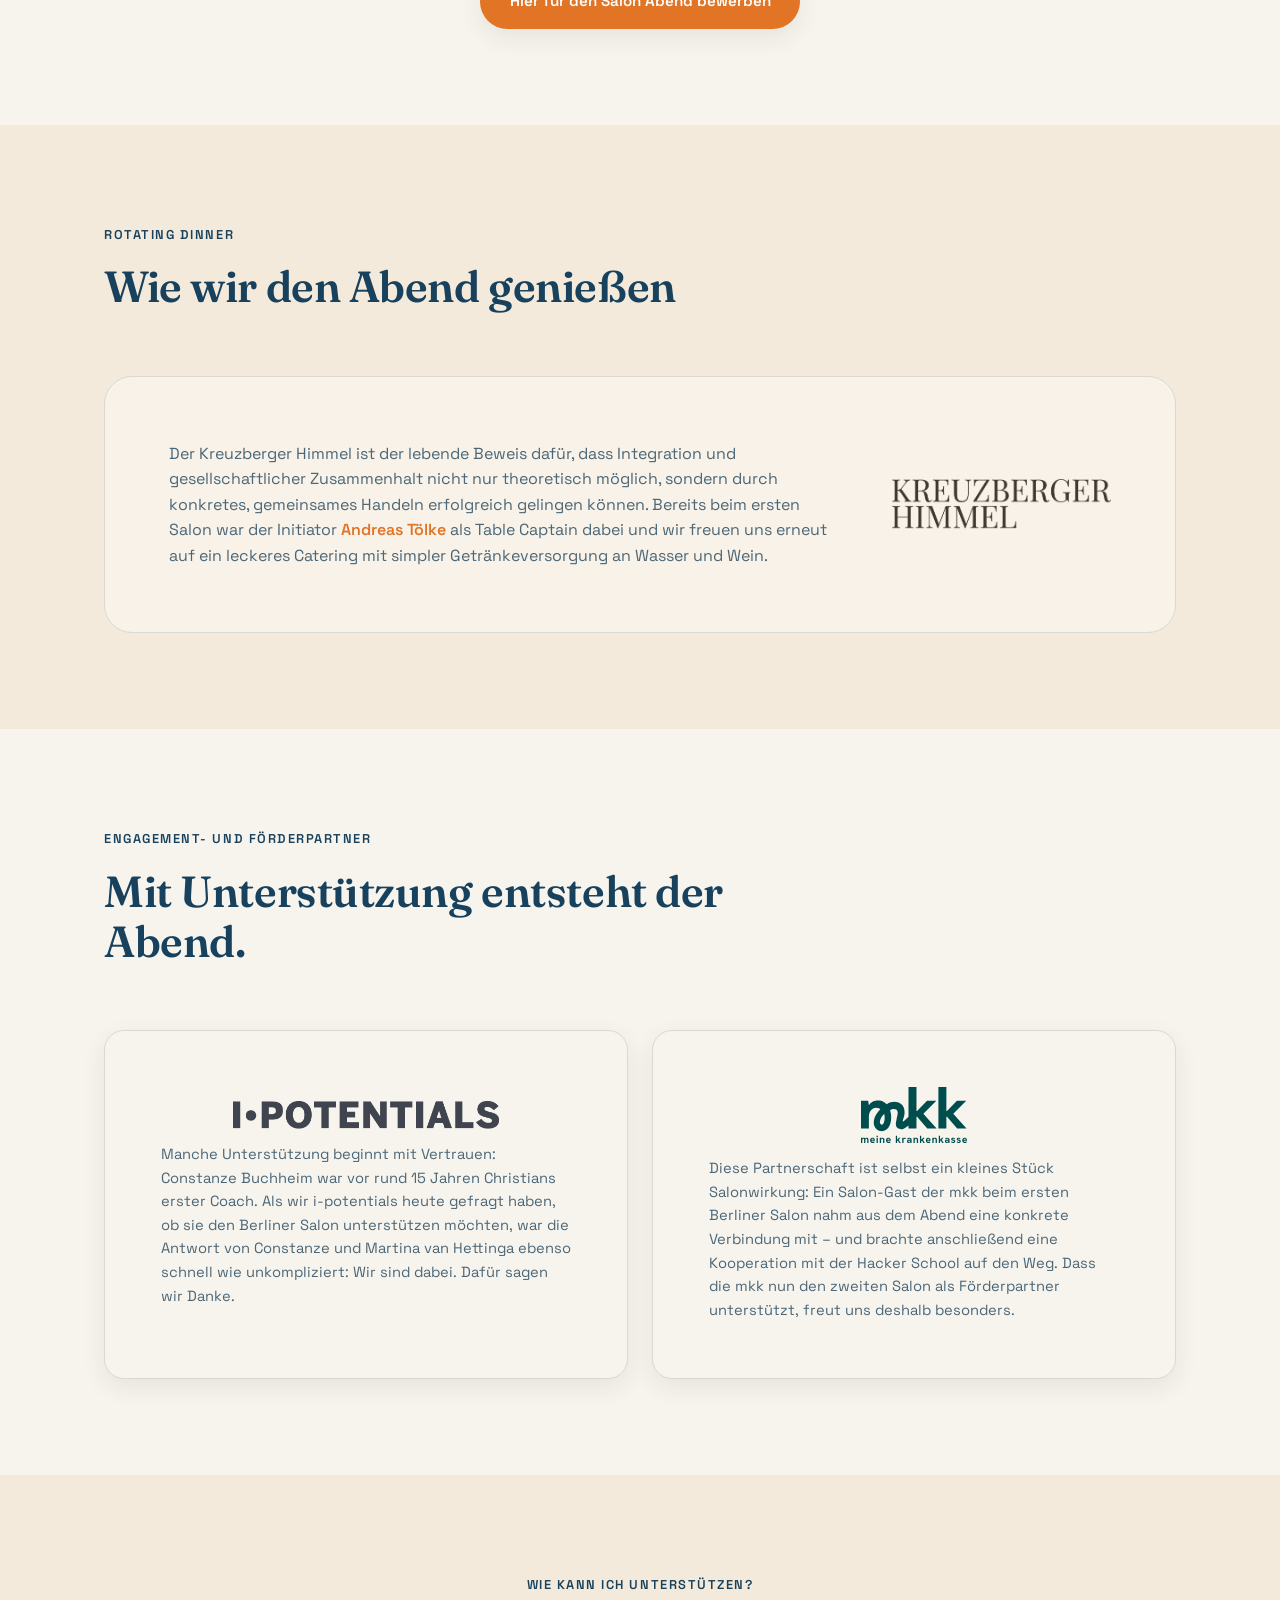
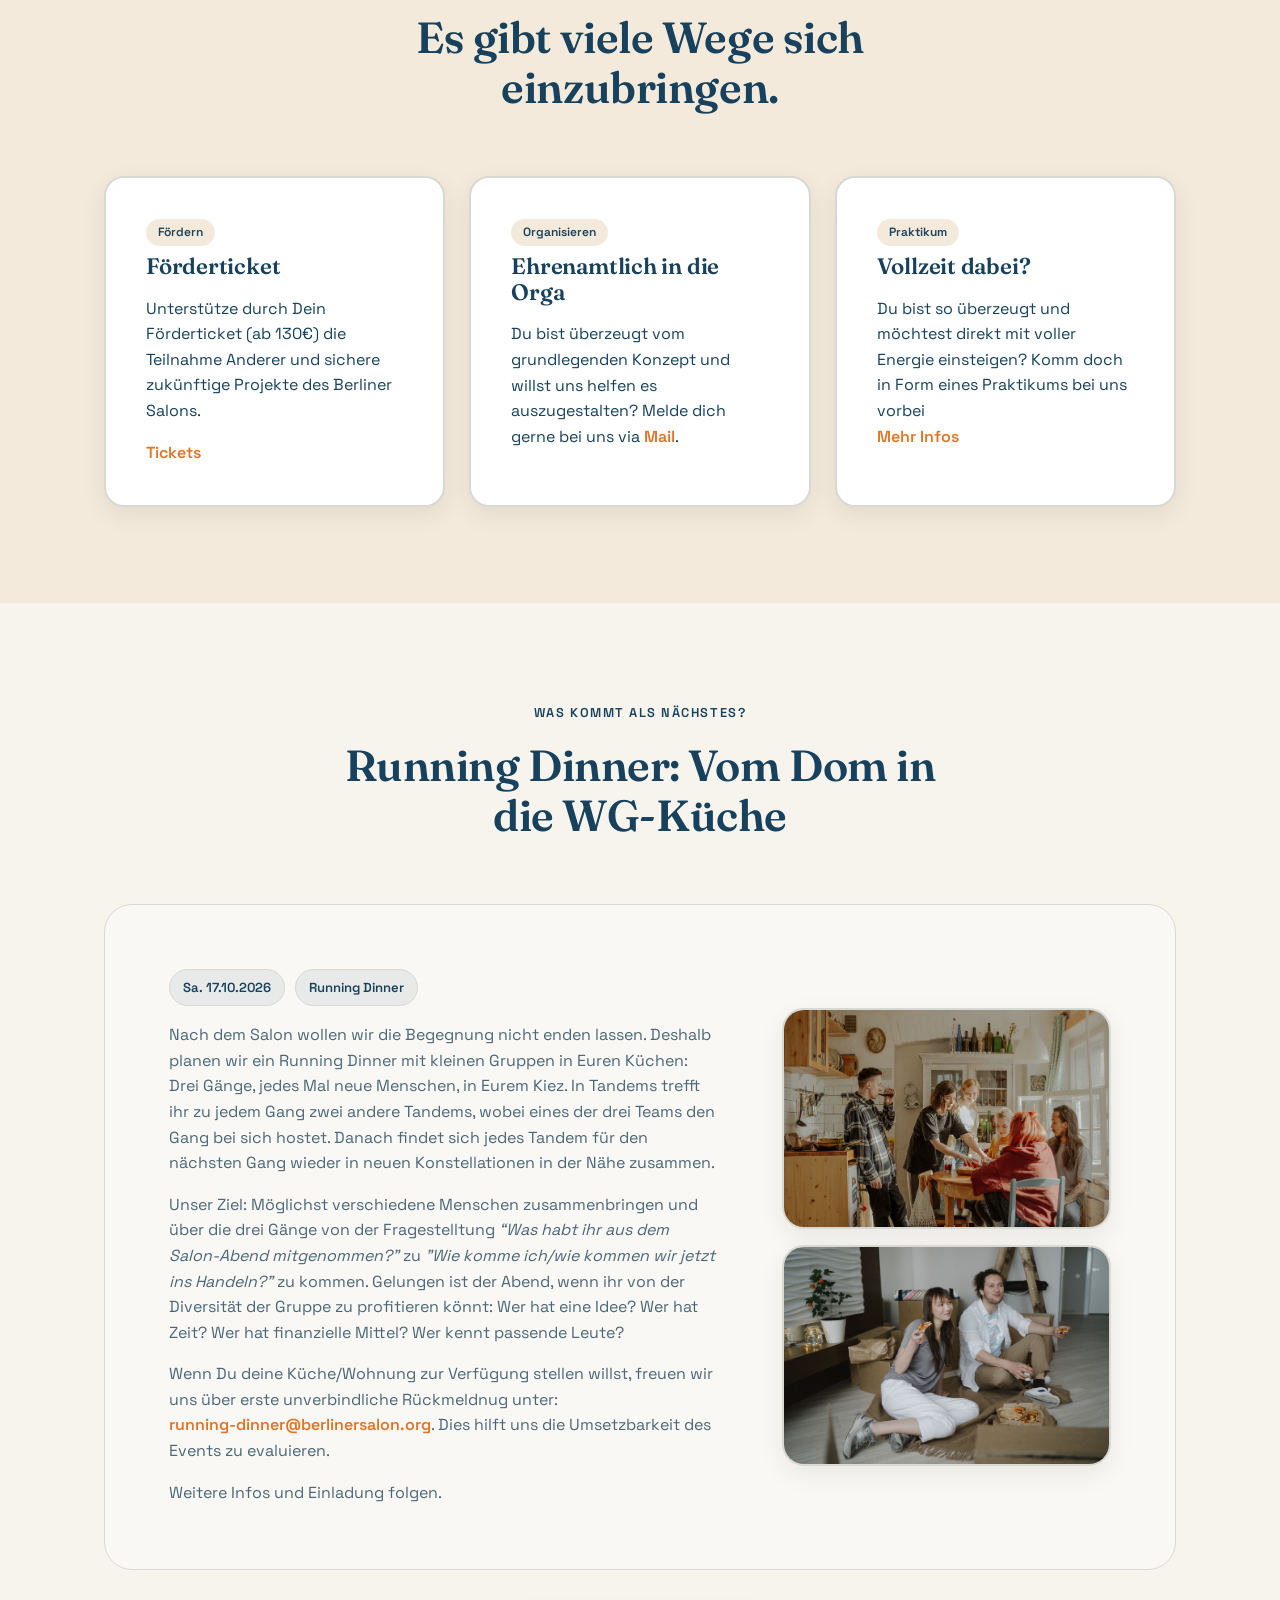
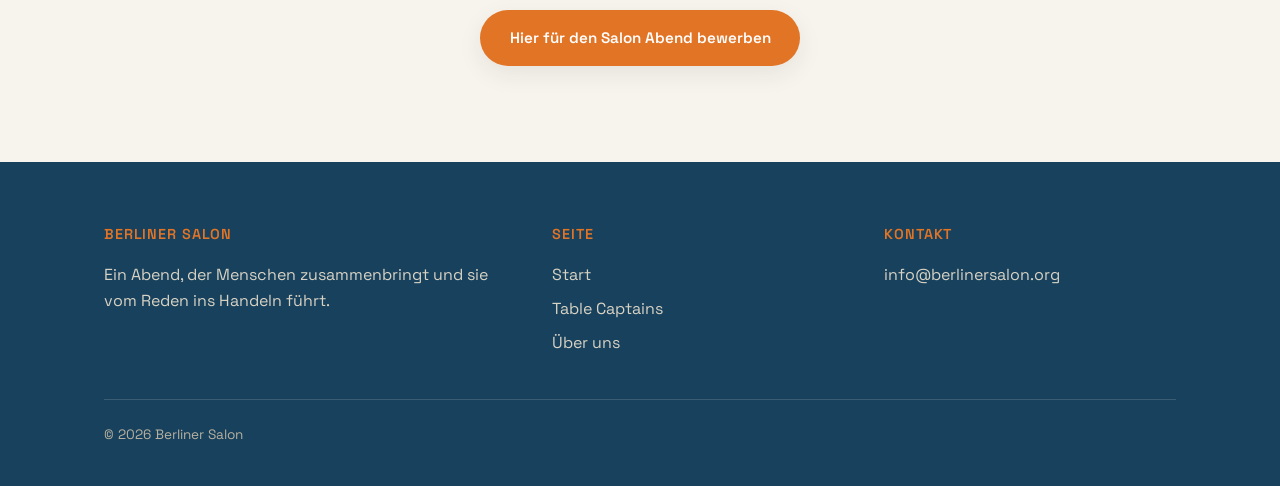
==== commit a9bb3e09: "Fix typos" ====
--- a/index.html
+++ b/index.html
@@ -208,10 +208,10 @@
             <span>Sa. 17.10.2026</span>
             <span>Running Dinner</span>
           </div>
-          <p>Nach dem Salon wollen wir die Begegnung nicht enden lassen. Deshalb planen wir ein Running Dinner mit kleinen Gruppen in Euren Küchen: Drei Gänge, jedes Mal neue Menschen, in eurem Kiez. In Tandems trefft ihr zu jedem Gang zwei andere Tandems, wobei eines der drei Teams den Gang bei sich hostet. Danach findet sich jedes Tandem für den nächsten Gang wieder in neuen Konstellationen in der Nähe zusammen.</p>
+          <p>Nach dem Salon wollen wir die Begegnung nicht enden lassen. Deshalb planen wir ein Running Dinner mit kleinen Gruppen in Euren Küchen: Drei Gänge, jedes Mal neue Menschen, in Eurem Kiez. In Tandems trefft ihr zu jedem Gang zwei andere Tandems, wobei eines der drei Teams den Gang bei sich hostet. Danach findet sich jedes Tandem für den nächsten Gang wieder in neuen Konstellationen in der Nähe zusammen.</p>
           <p>Unser Ziel: Möglichst verschiedene Menschen zusammenbringen und über die drei Gänge von der Fragestelltung <i>“Was habt ihr aus dem Salon-Abend mitgenommen?”</i> zu <i>"Wie komme ich/wie kommen wir jetzt ins Handeln?”</i> zu kommen. Gelungen ist der Abend, wenn ihr von der Diversität der Gruppe zu profitieren könnt: Wer hat eine Idee? Wer hat Zeit? Wer hat finanzielle Mittel? Wer kennt passende Leute?</p>
           <p>Wenn Du deine Küche/Wohnung zur Verfügung stellen willst, freuen wir uns über erste unverbindliche Rückmeldnug unter: <a href="mailto:running-dinner@berlinersalon.org" class="inline-link">running-dinner@berlinersalon.org</a>. Dies hilft uns die Umsetzbarkeit des Events zu evaluieren.</p>
-          <p>Weiter Infos und Einladung folgen.</p>
+          <p>Weitere Infos und Einladung folgen.</p>
         </div>
 
         <div class="running-dinner-gallery">
@@ -379,4 +379,4 @@
   </script>
   <script src="js/main.js"></script>
 </body>
-</html>+</html>
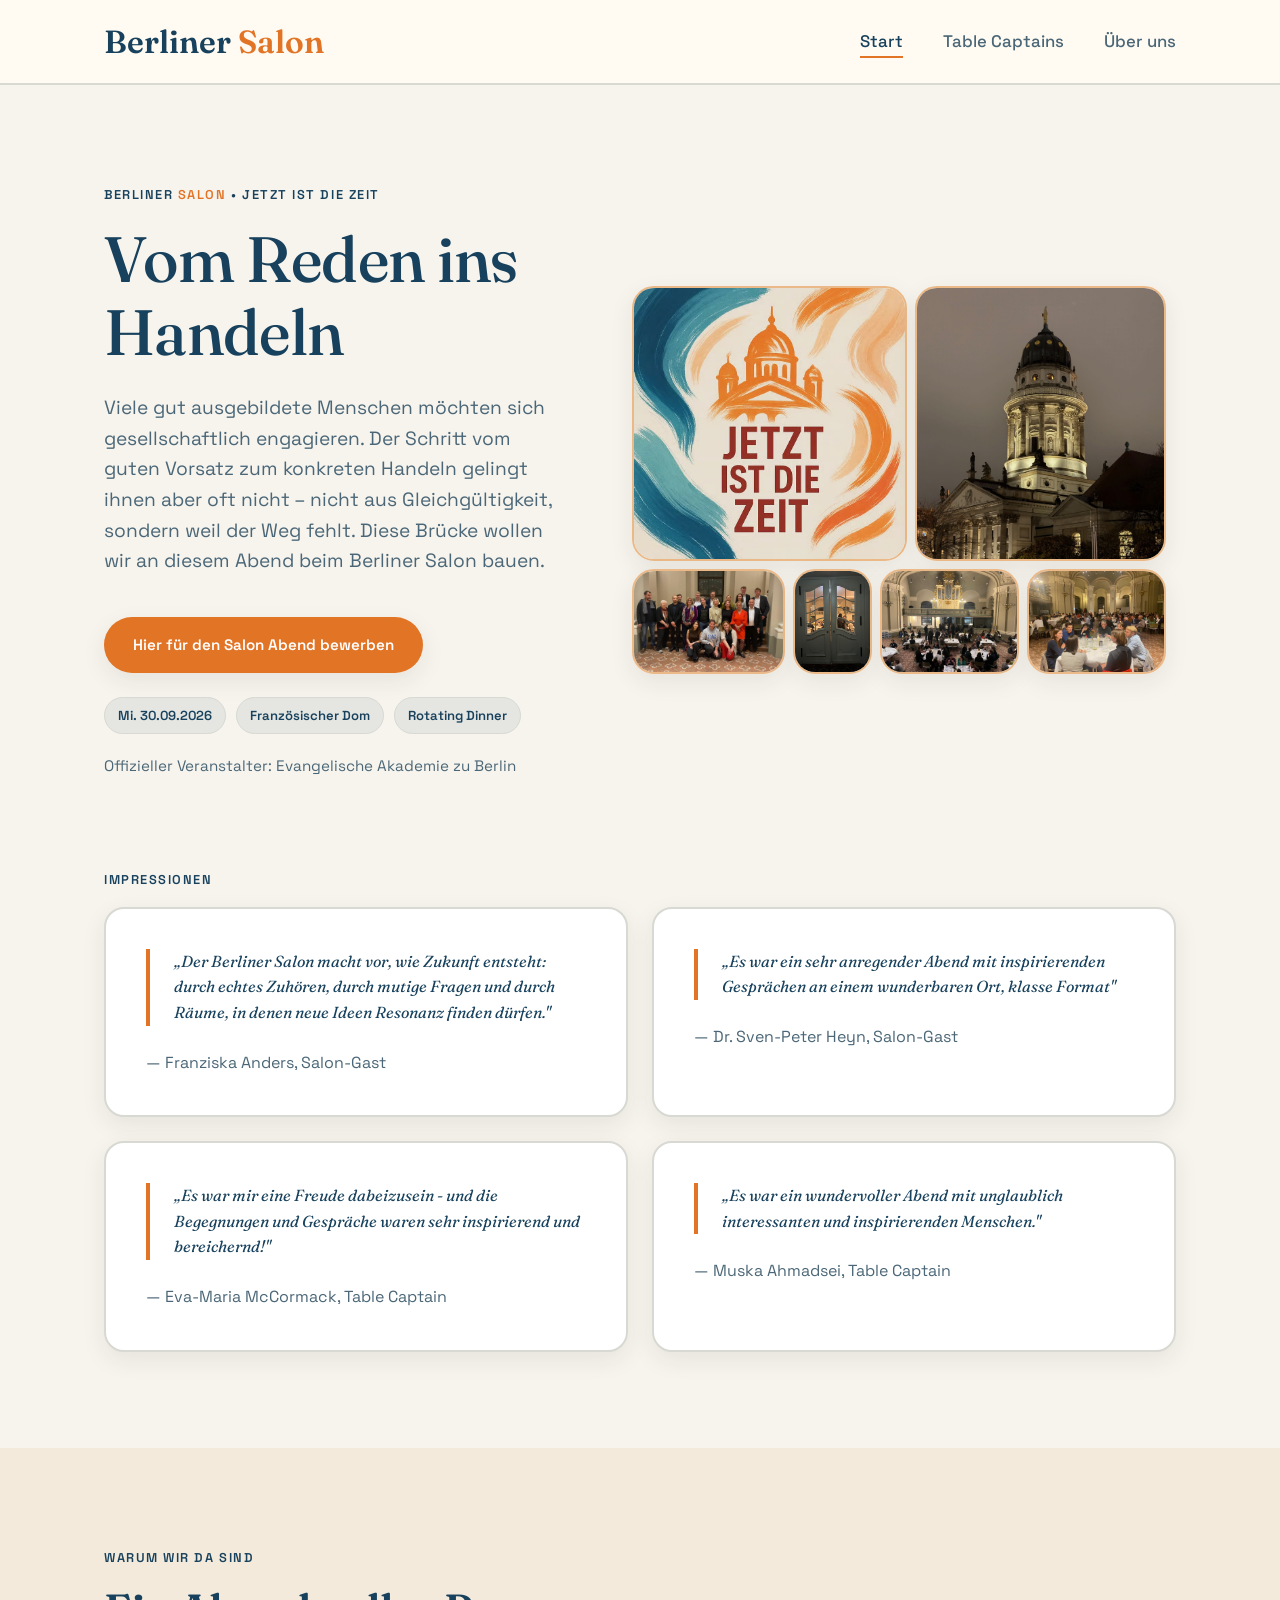
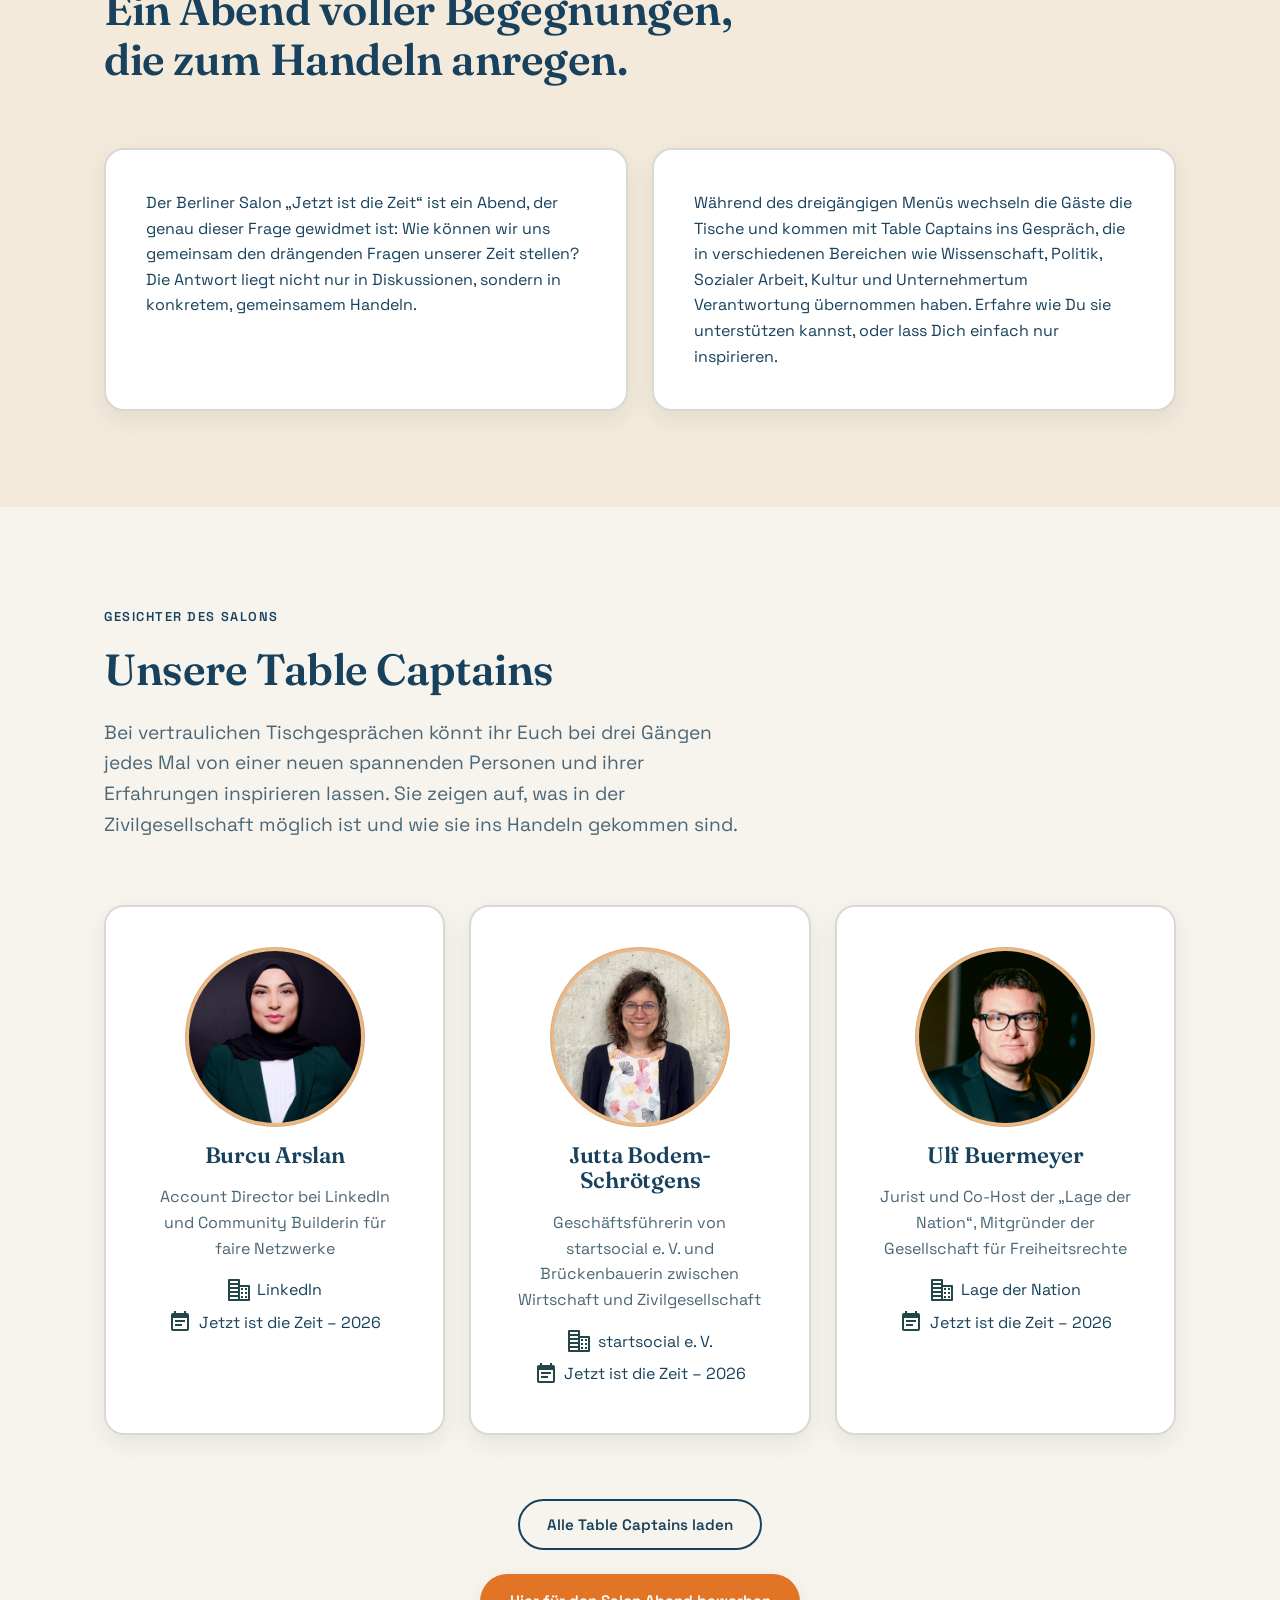
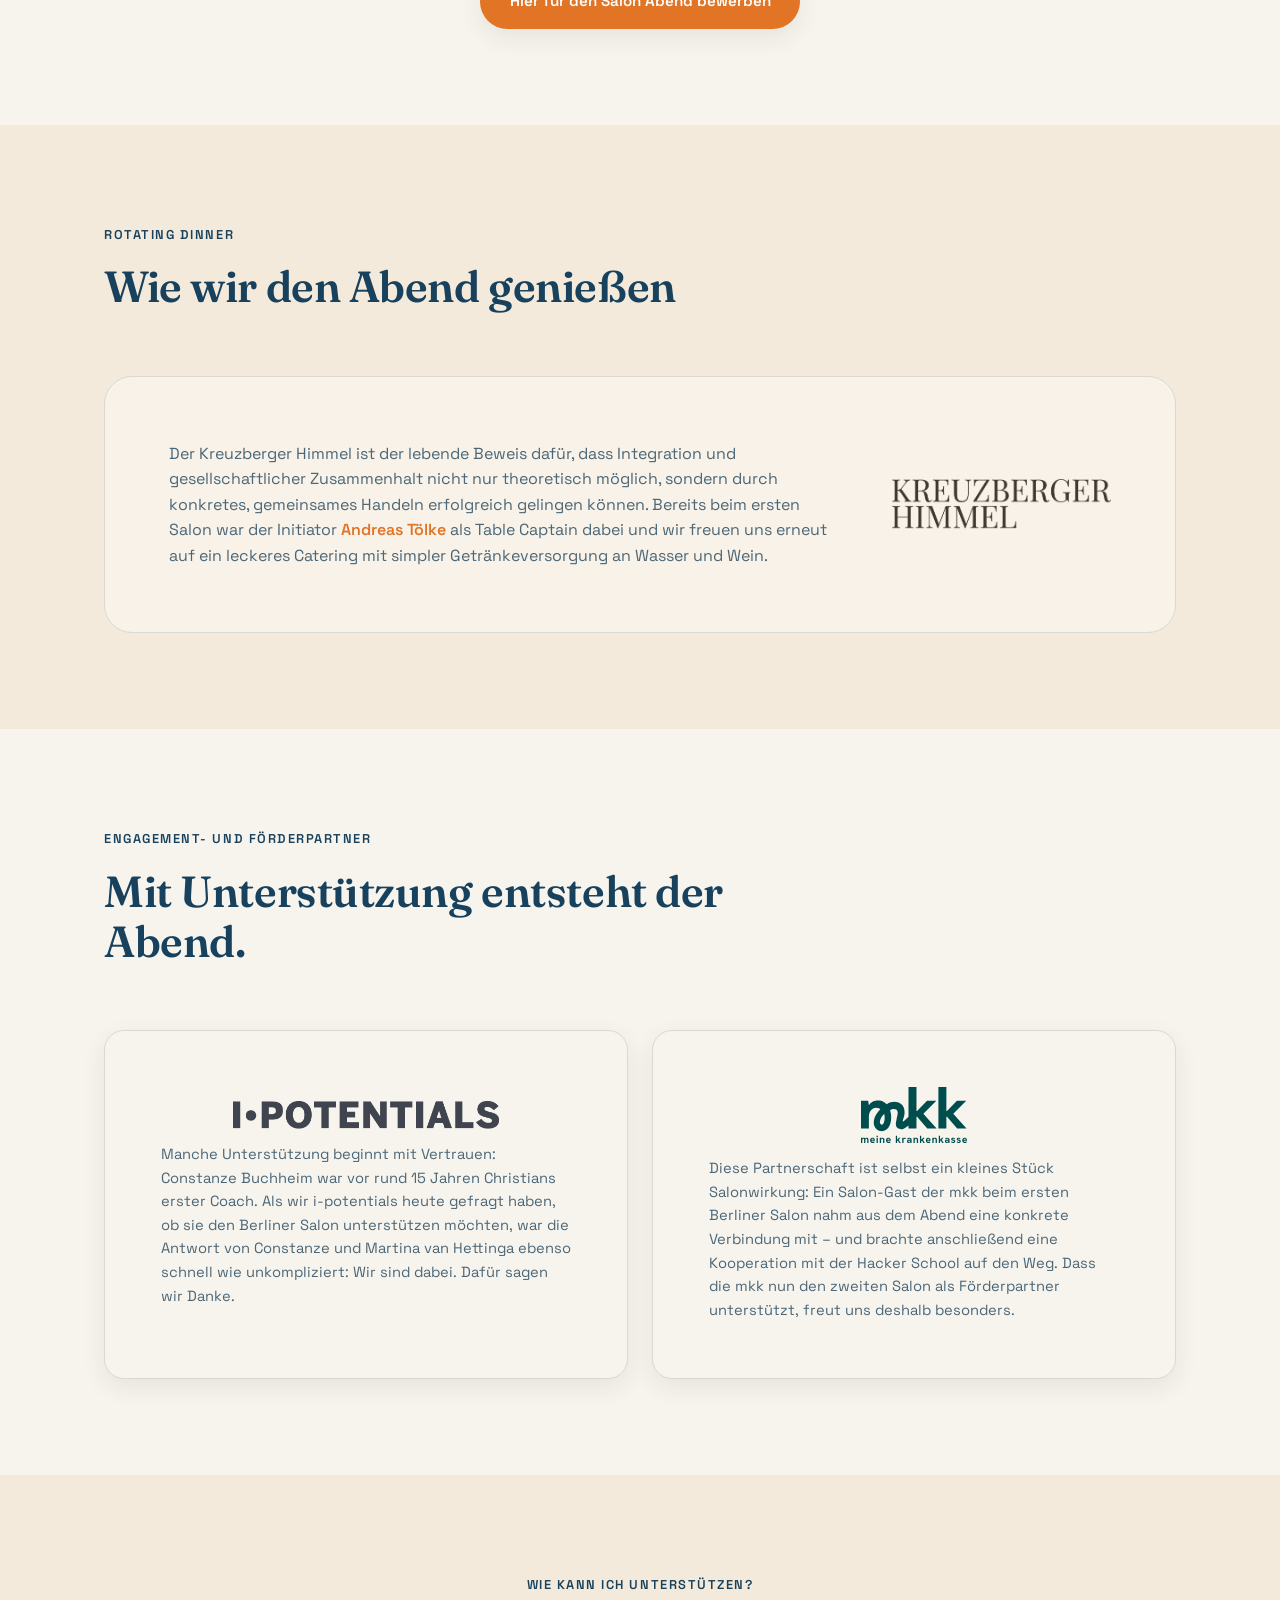
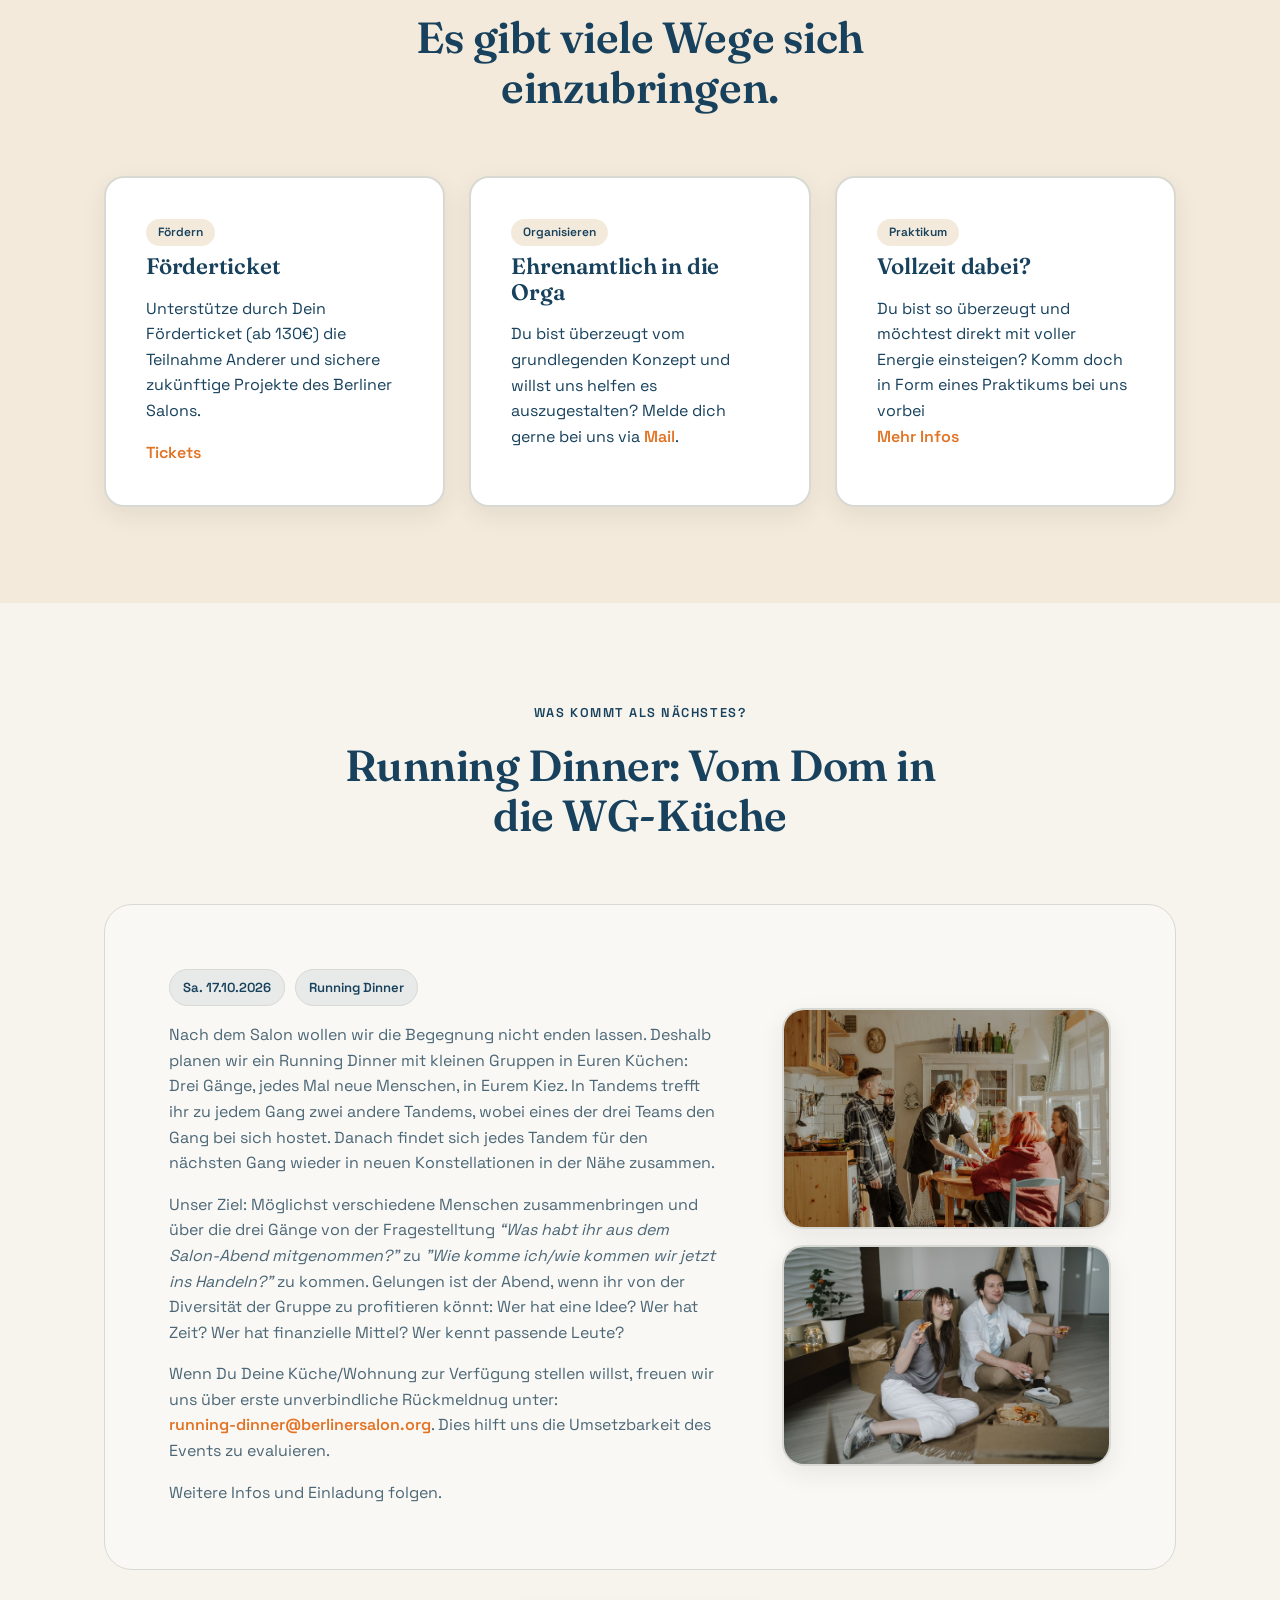
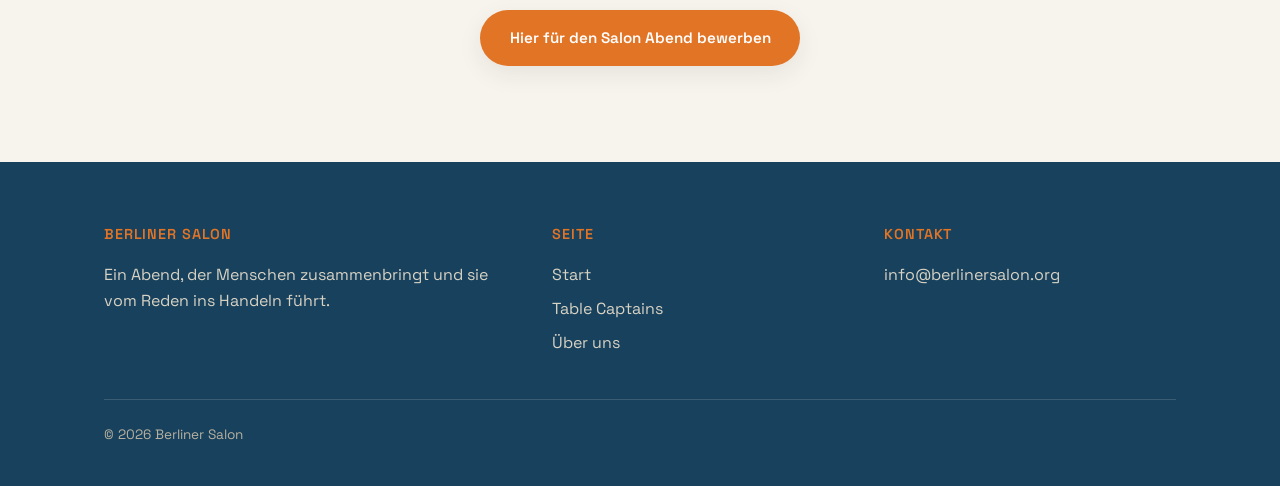
==== commit 56347a5a: "more typos" ====
--- a/index.html
+++ b/index.html
@@ -210,7 +210,7 @@
           </div>
           <p>Nach dem Salon wollen wir die Begegnung nicht enden lassen. Deshalb planen wir ein Running Dinner mit kleinen Gruppen in Euren Küchen: Drei Gänge, jedes Mal neue Menschen, in Eurem Kiez. In Tandems trefft ihr zu jedem Gang zwei andere Tandems, wobei eines der drei Teams den Gang bei sich hostet. Danach findet sich jedes Tandem für den nächsten Gang wieder in neuen Konstellationen in der Nähe zusammen.</p>
           <p>Unser Ziel: Möglichst verschiedene Menschen zusammenbringen und über die drei Gänge von der Fragestelltung <i>“Was habt ihr aus dem Salon-Abend mitgenommen?”</i> zu <i>"Wie komme ich/wie kommen wir jetzt ins Handeln?”</i> zu kommen. Gelungen ist der Abend, wenn ihr von der Diversität der Gruppe zu profitieren könnt: Wer hat eine Idee? Wer hat Zeit? Wer hat finanzielle Mittel? Wer kennt passende Leute?</p>
-          <p>Wenn Du deine Küche/Wohnung zur Verfügung stellen willst, freuen wir uns über erste unverbindliche Rückmeldnug unter: <a href="mailto:running-dinner@berlinersalon.org" class="inline-link">running-dinner@berlinersalon.org</a>. Dies hilft uns die Umsetzbarkeit des Events zu evaluieren.</p>
+          <p>Wenn Du Deine Küche/Wohnung zur Verfügung stellen willst, freuen wir uns über erste unverbindliche Rückmeldnug unter: <a href="mailto:running-dinner@berlinersalon.org" class="inline-link">running-dinner@berlinersalon.org</a>. Dies hilft uns die Umsetzbarkeit des Events zu evaluieren.</p>
           <p>Weitere Infos und Einladung folgen.</p>
         </div>
 
